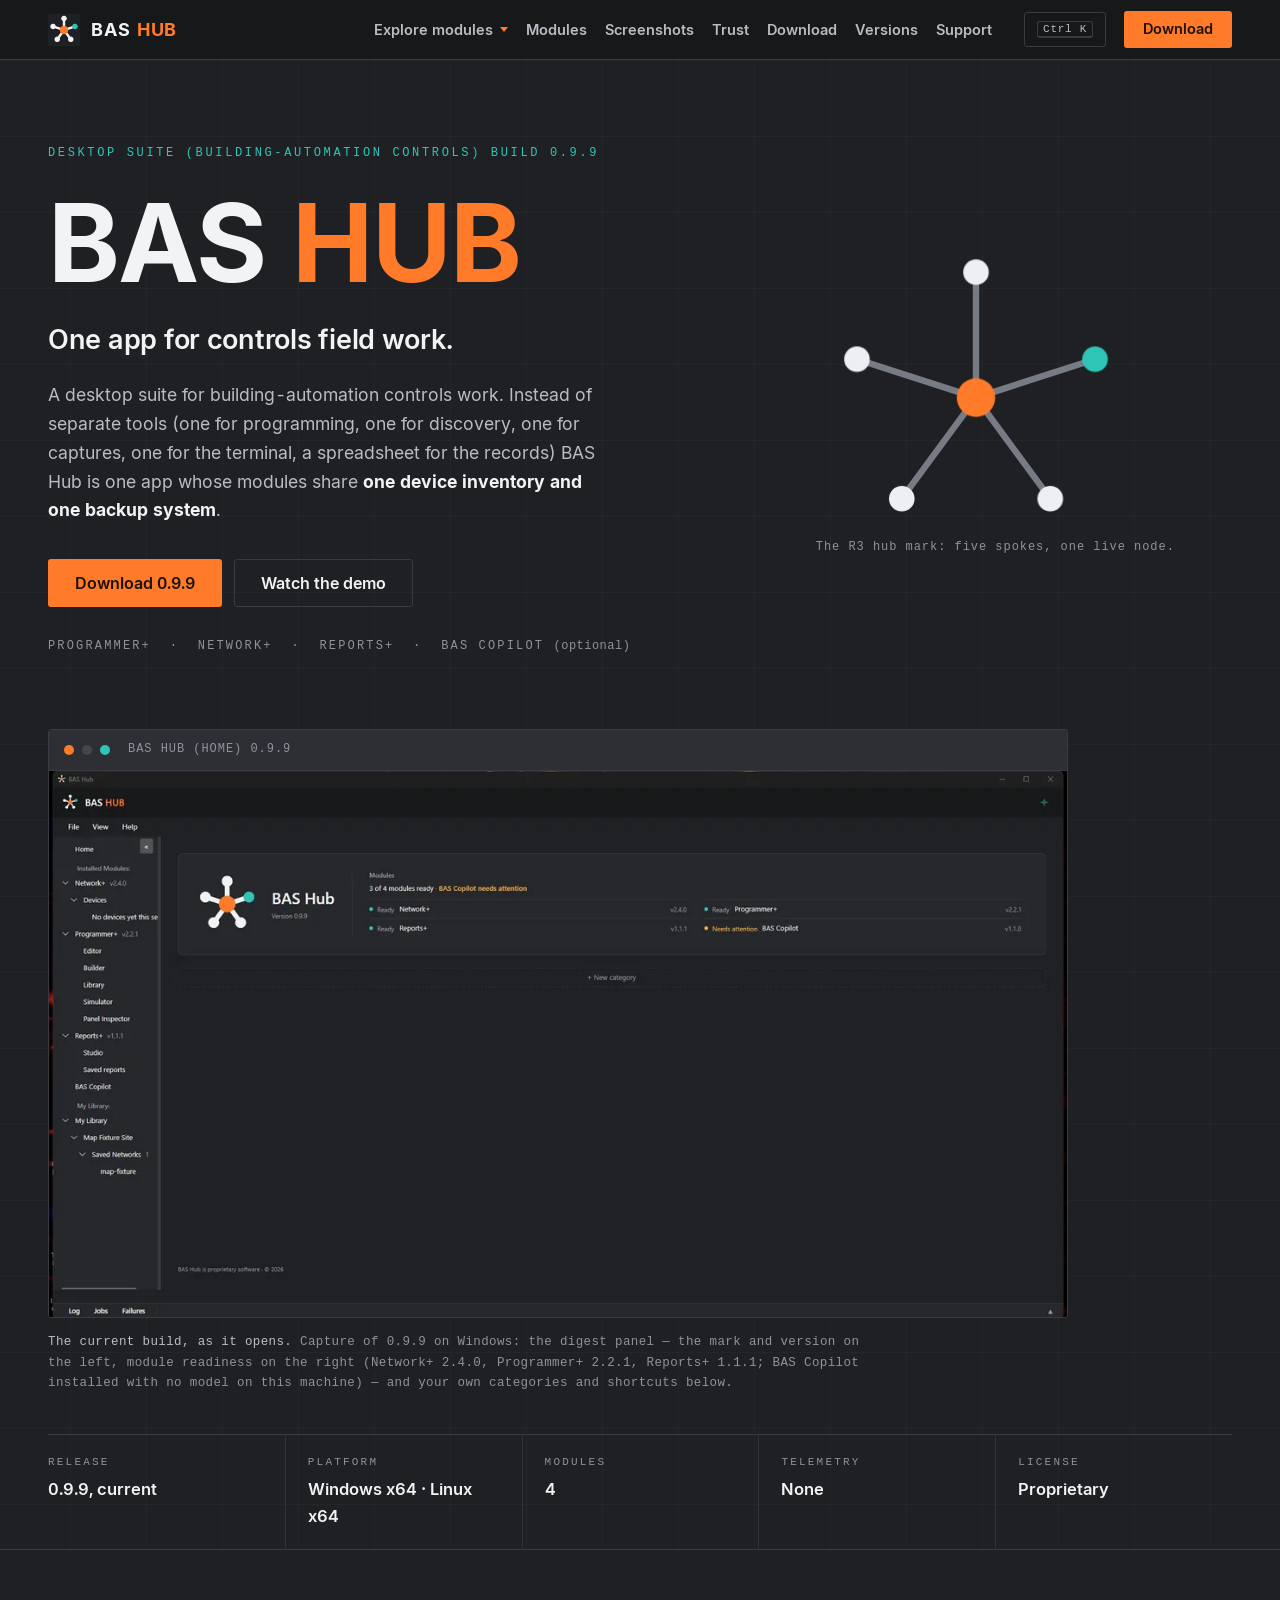
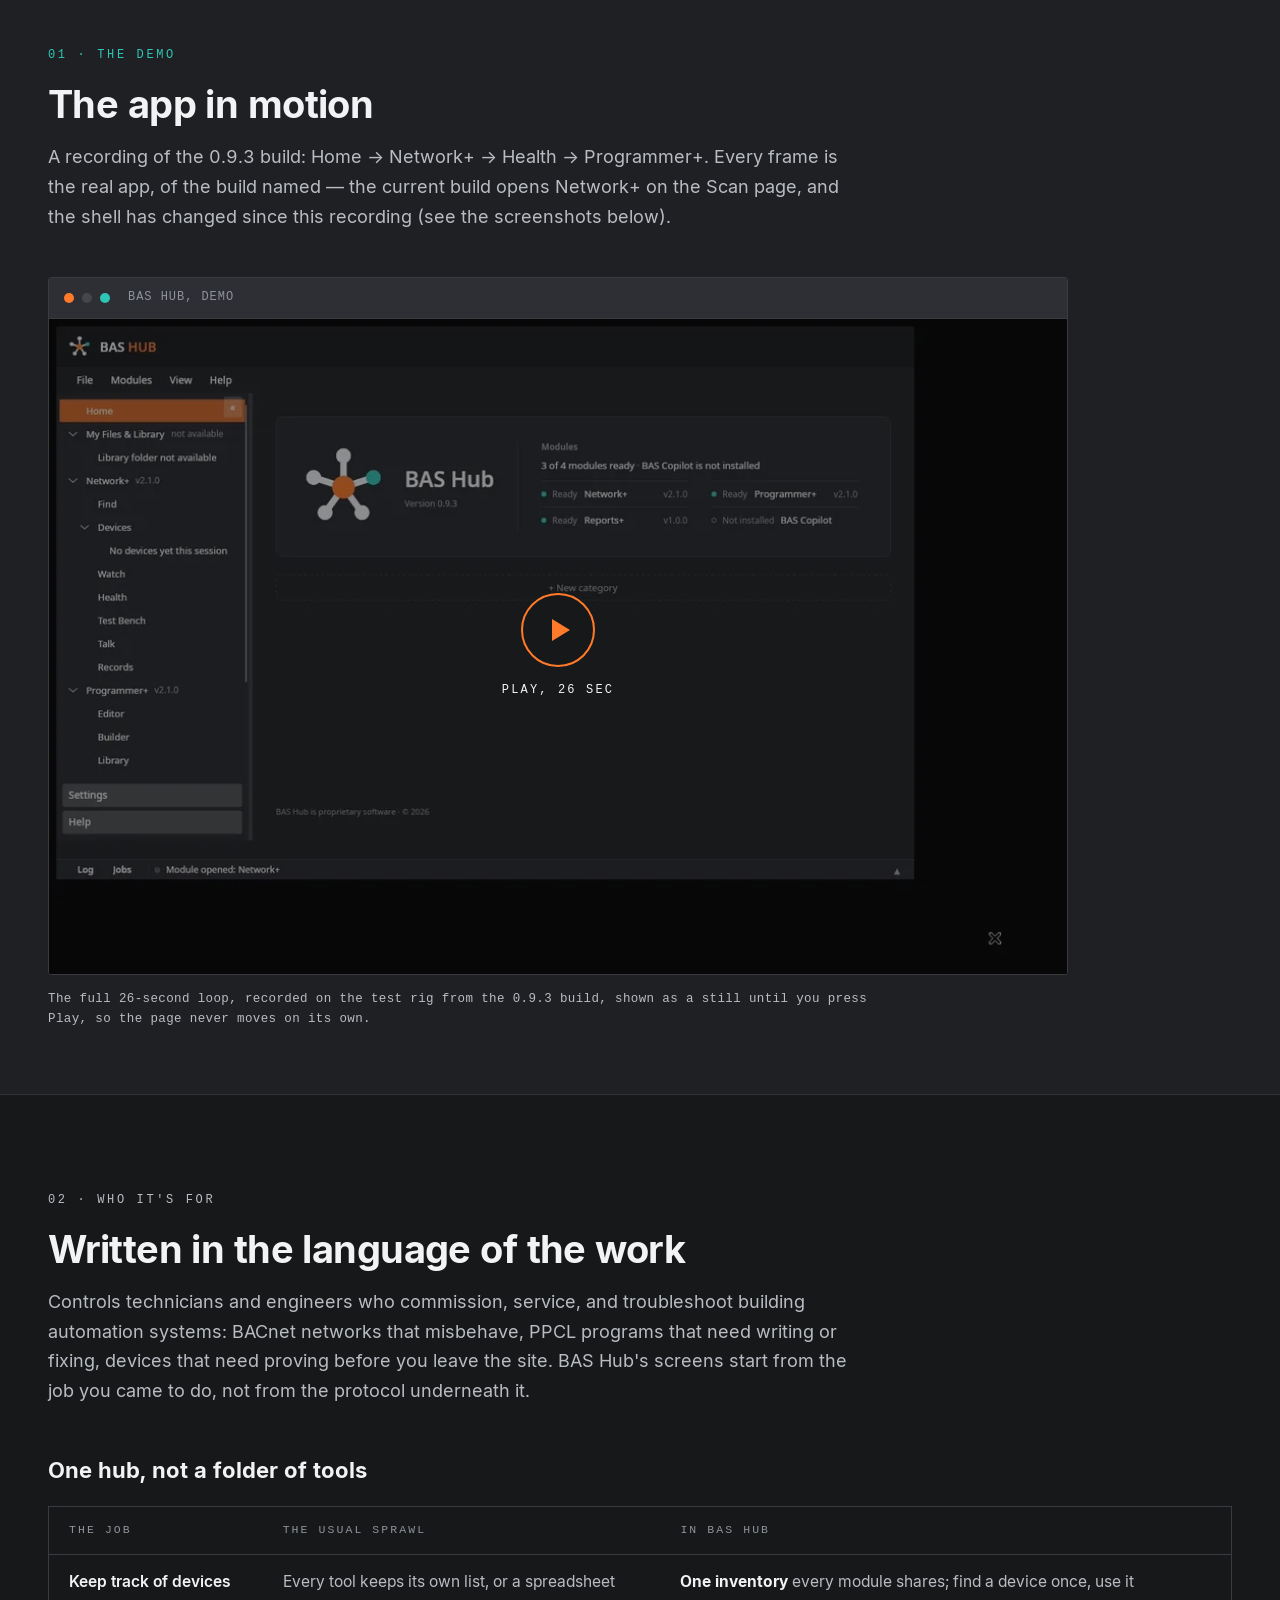
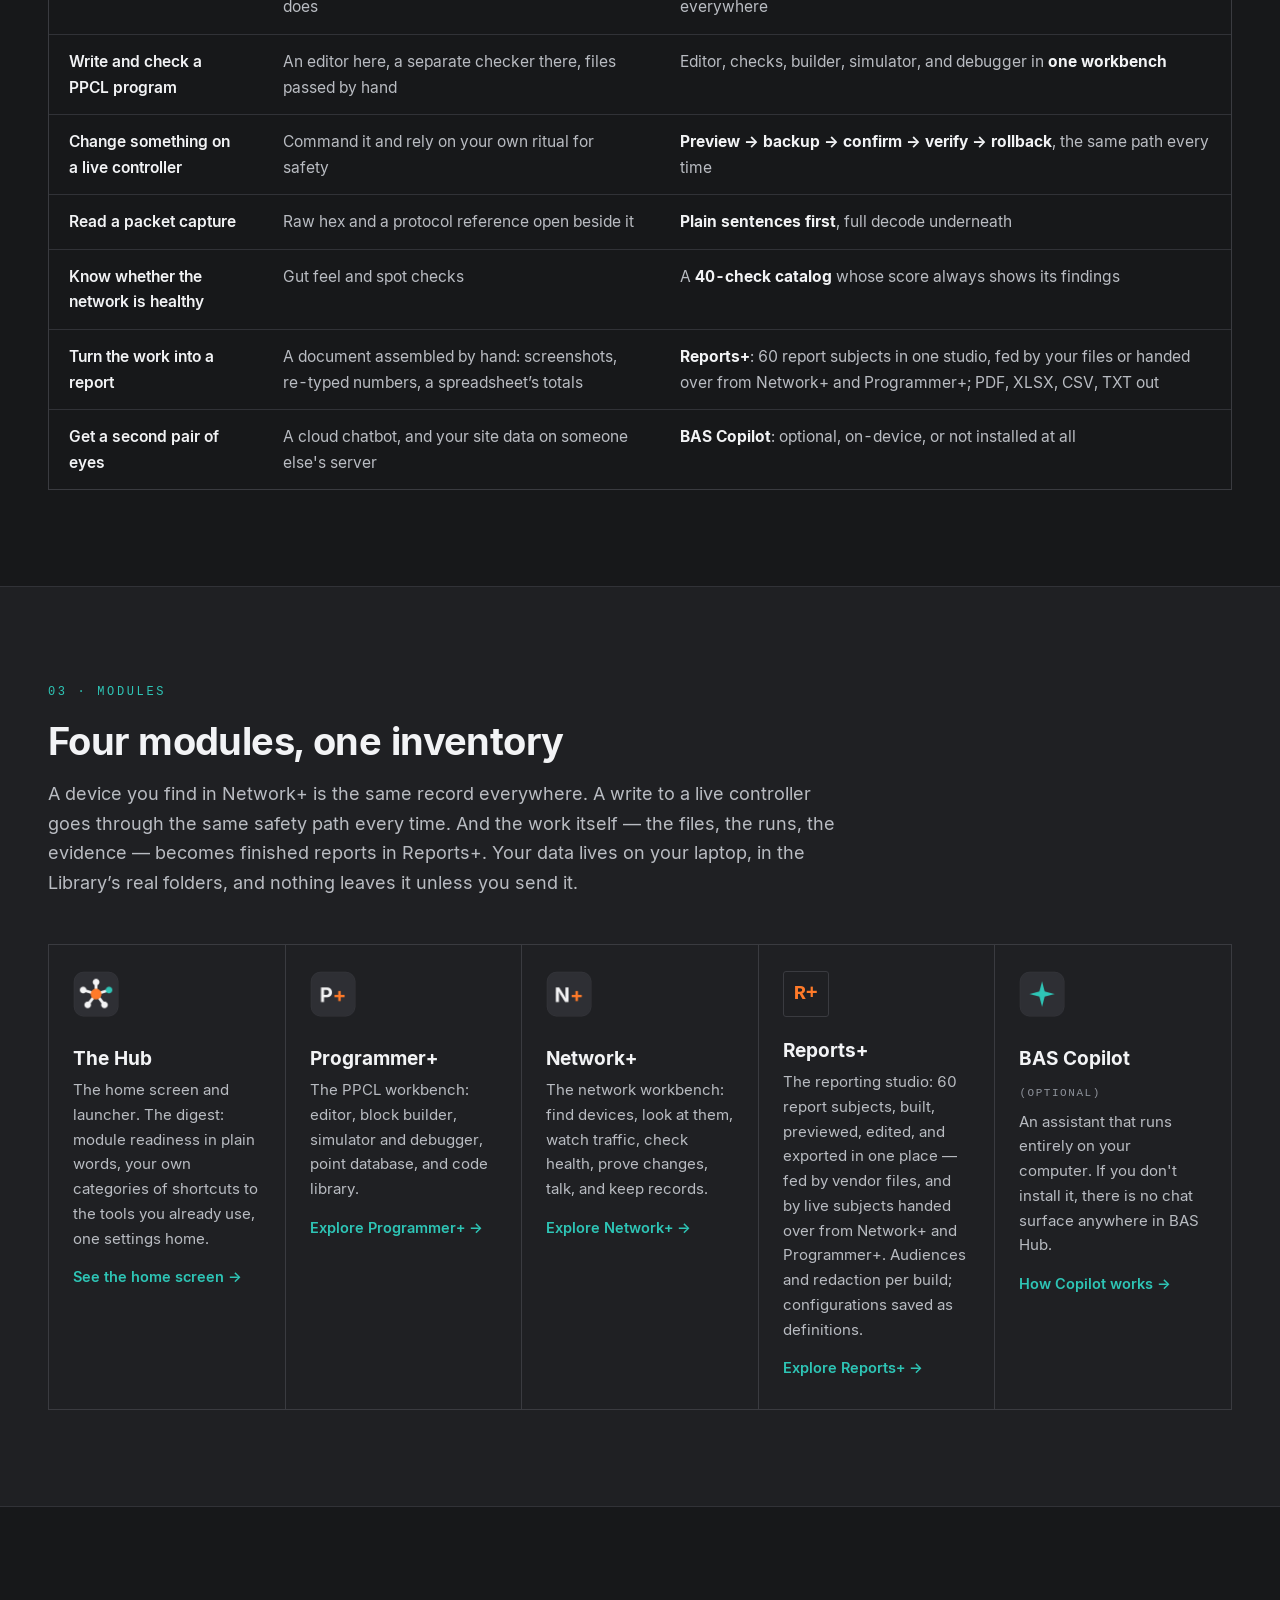
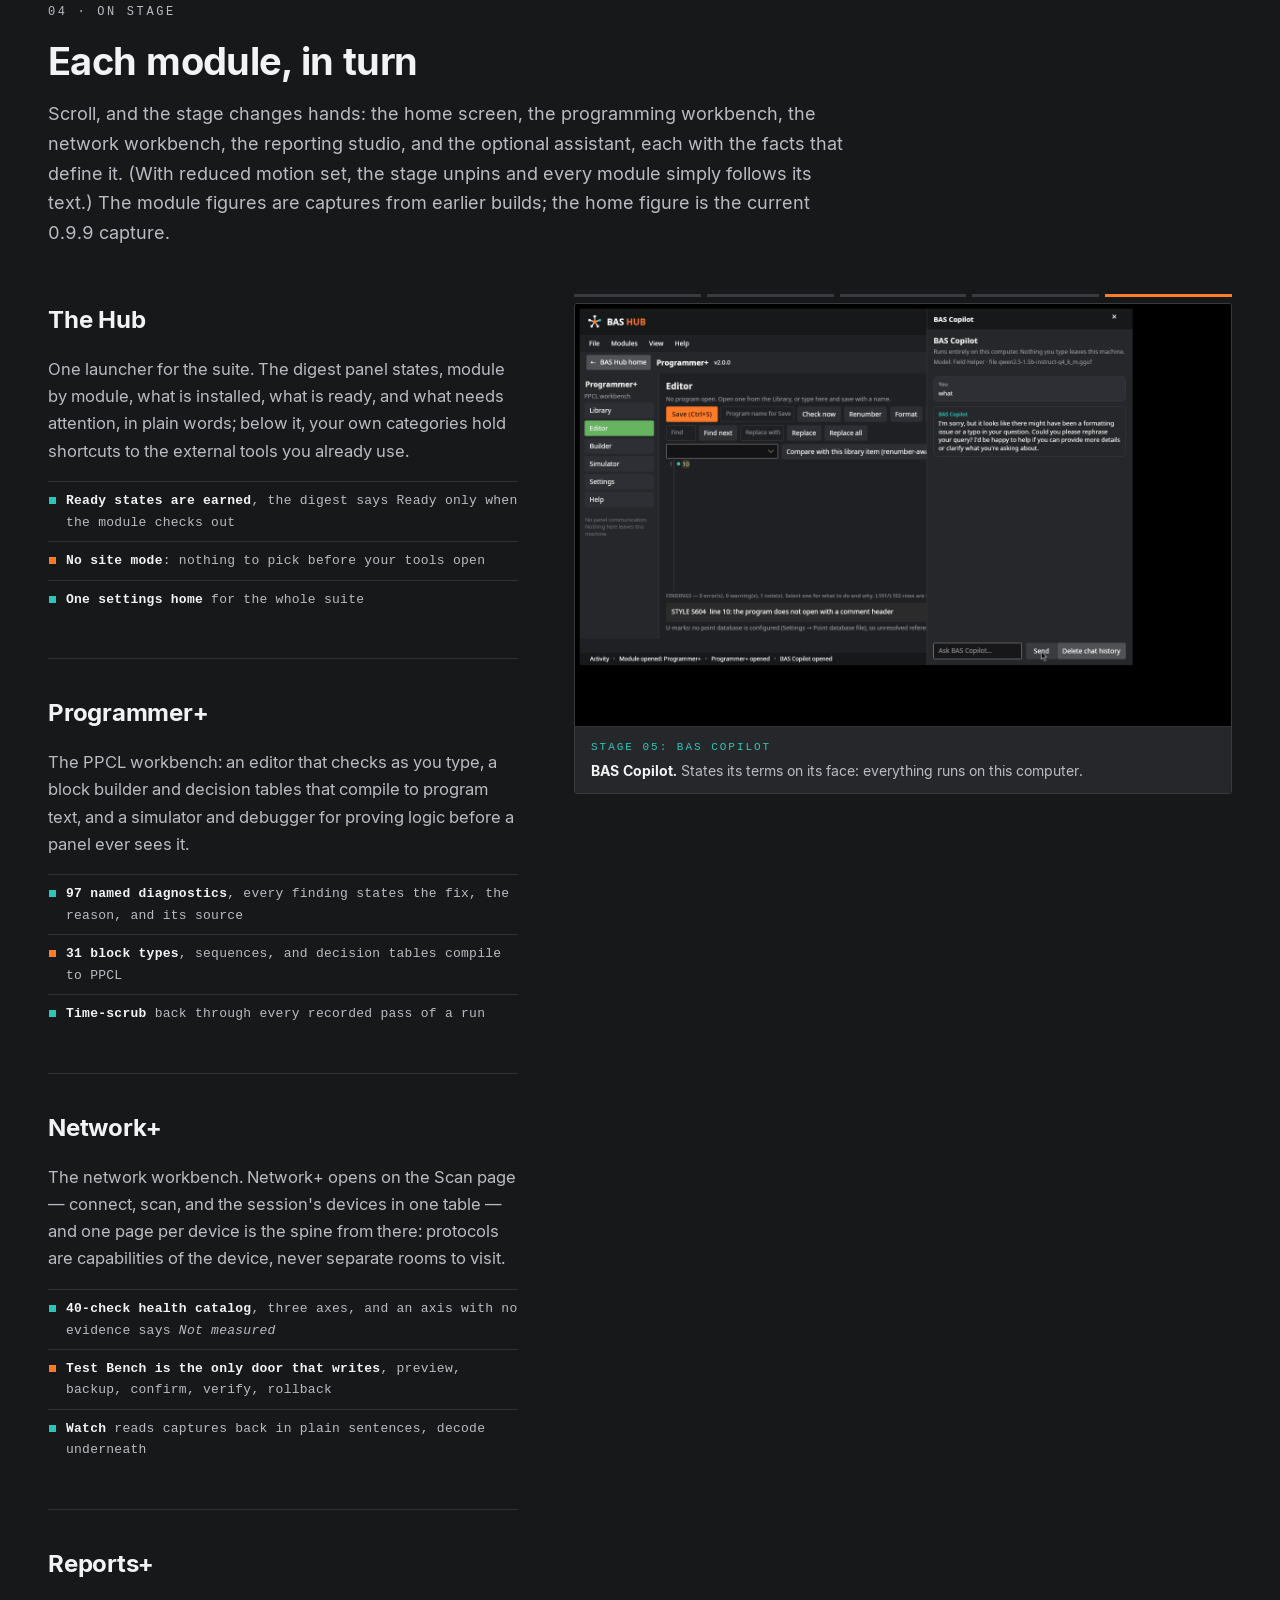
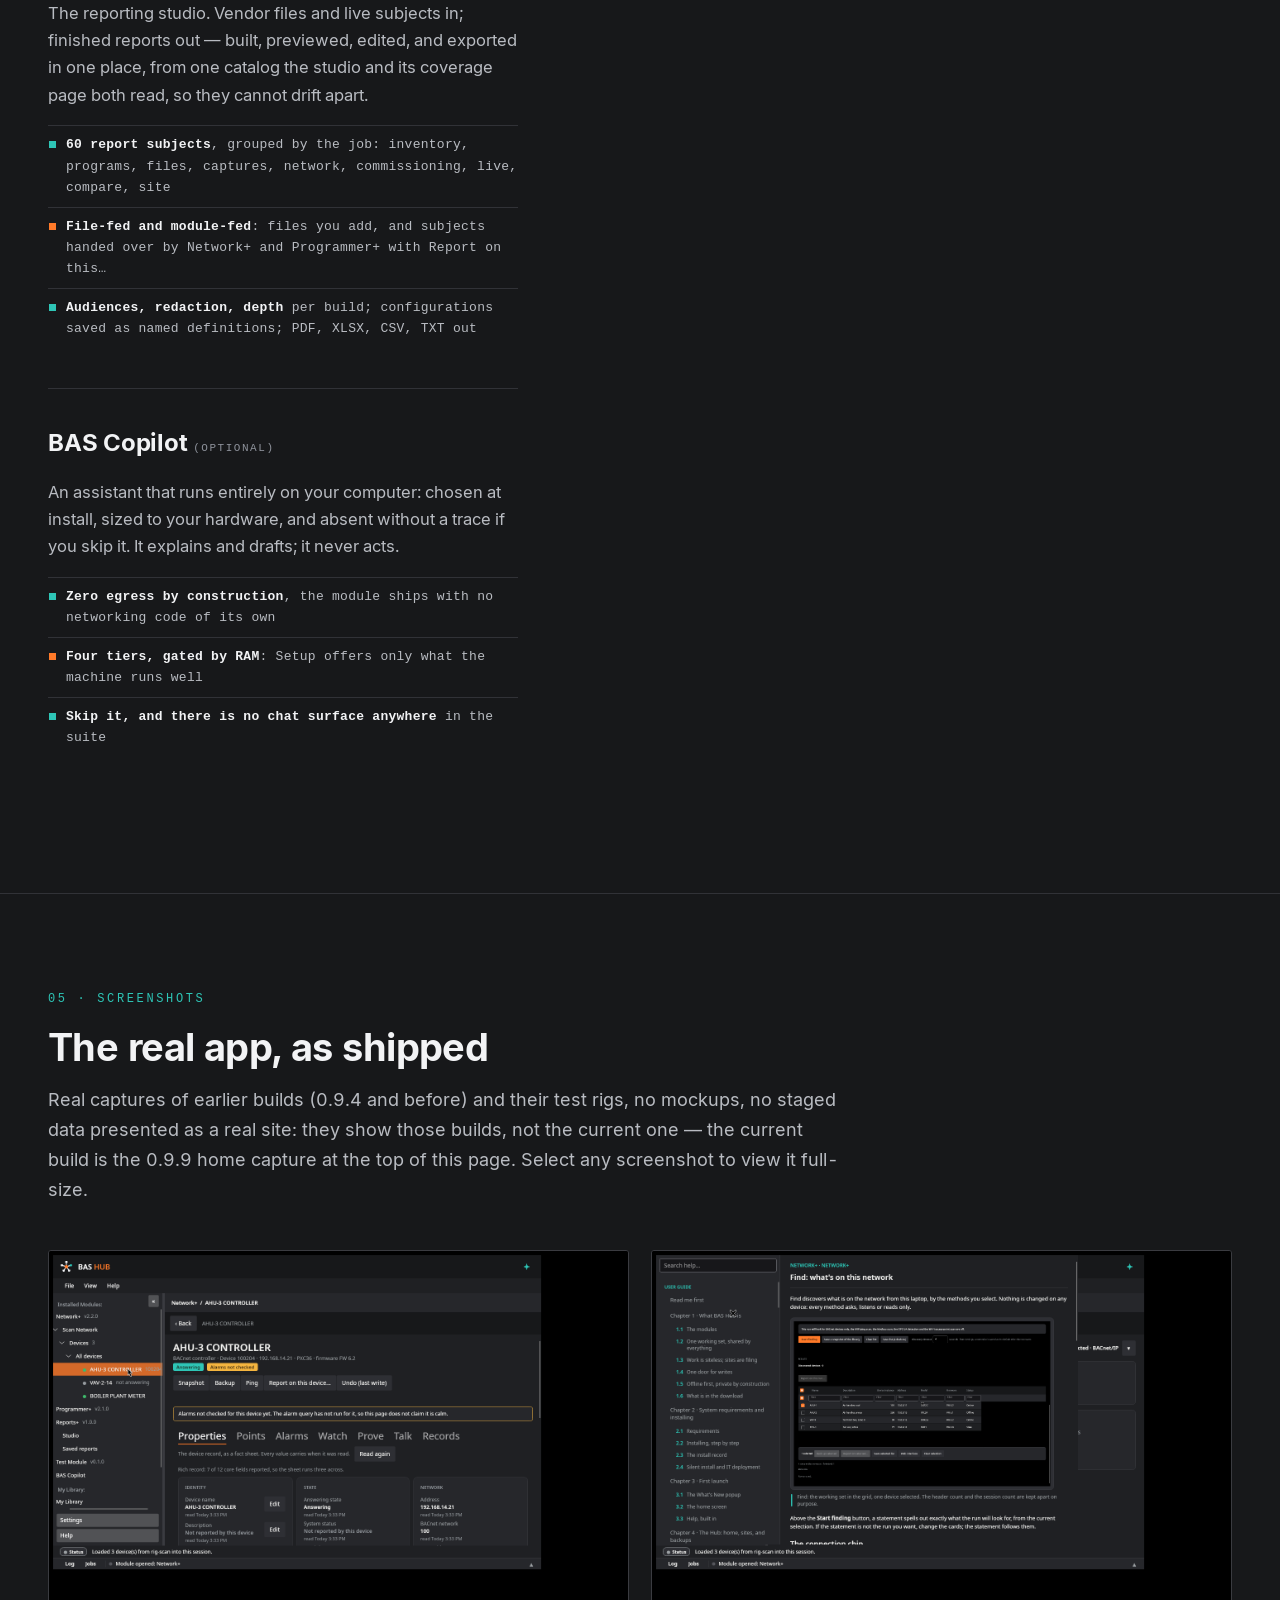
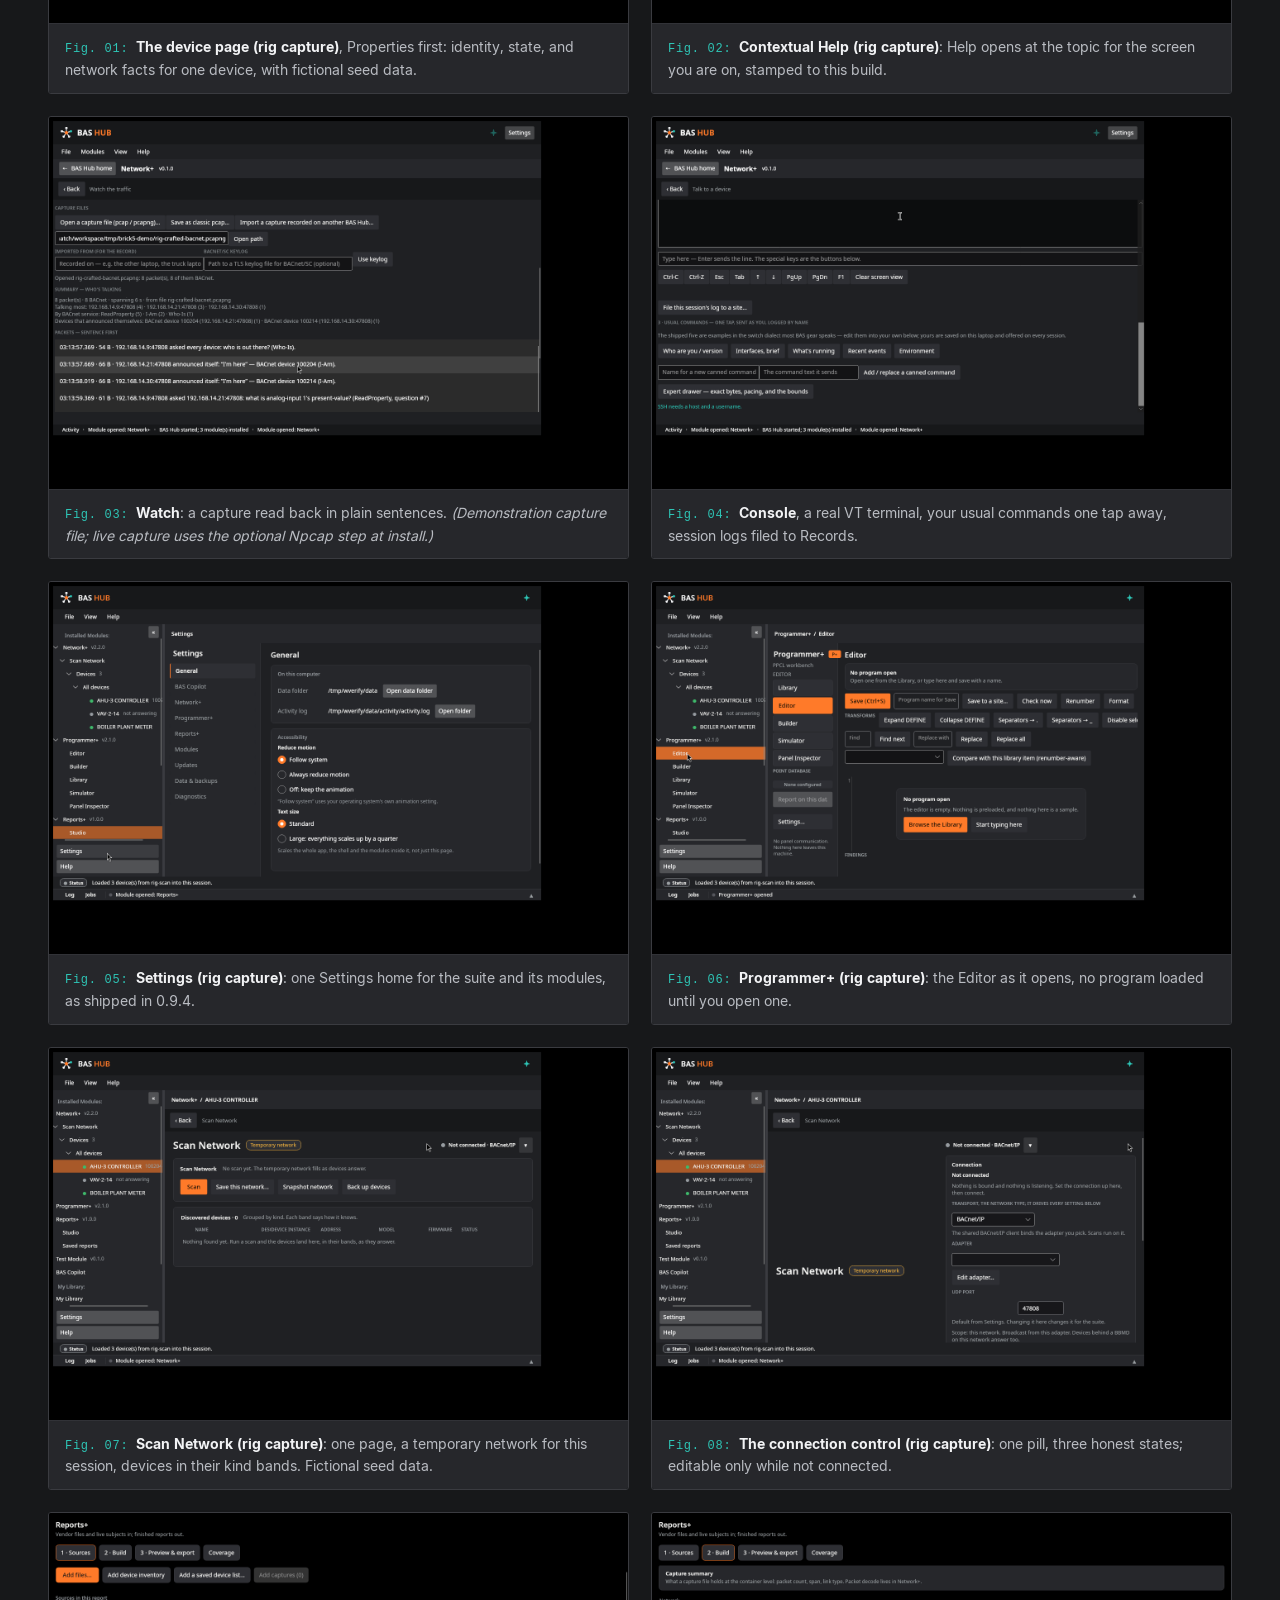
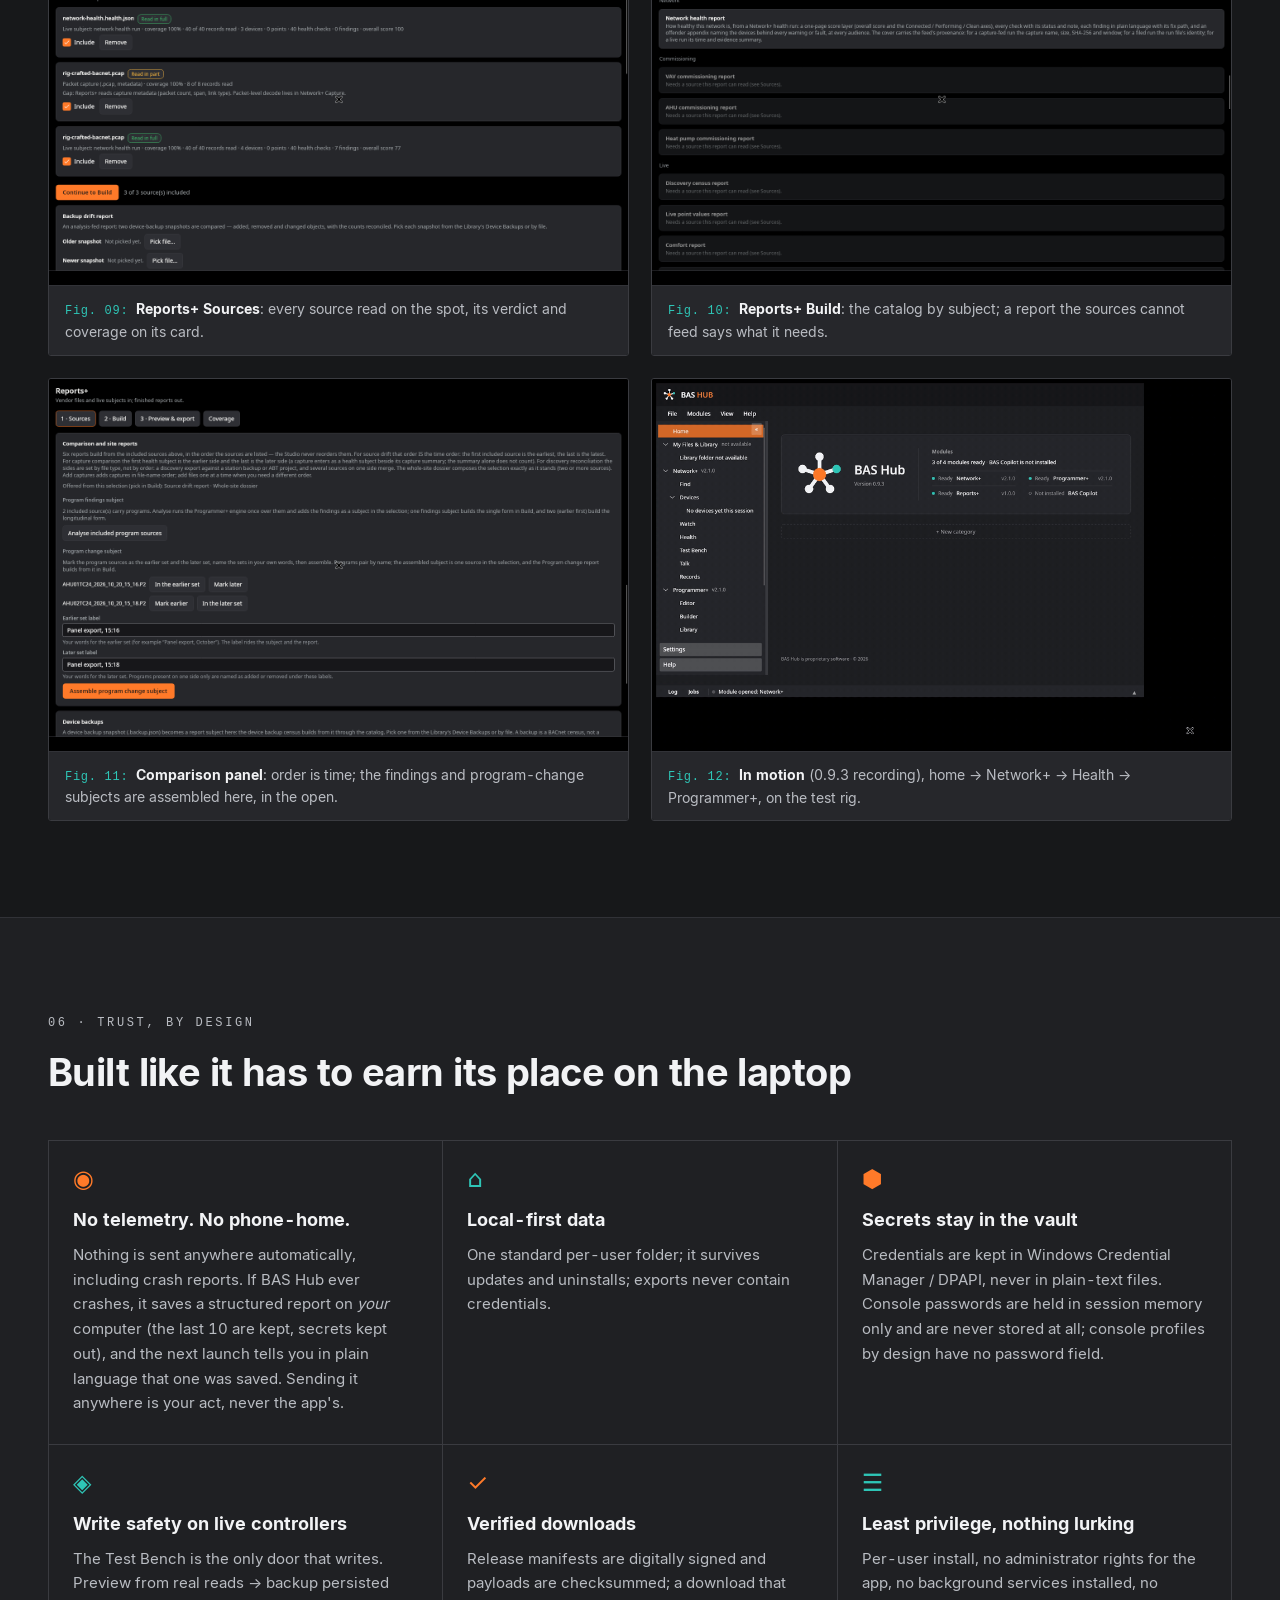
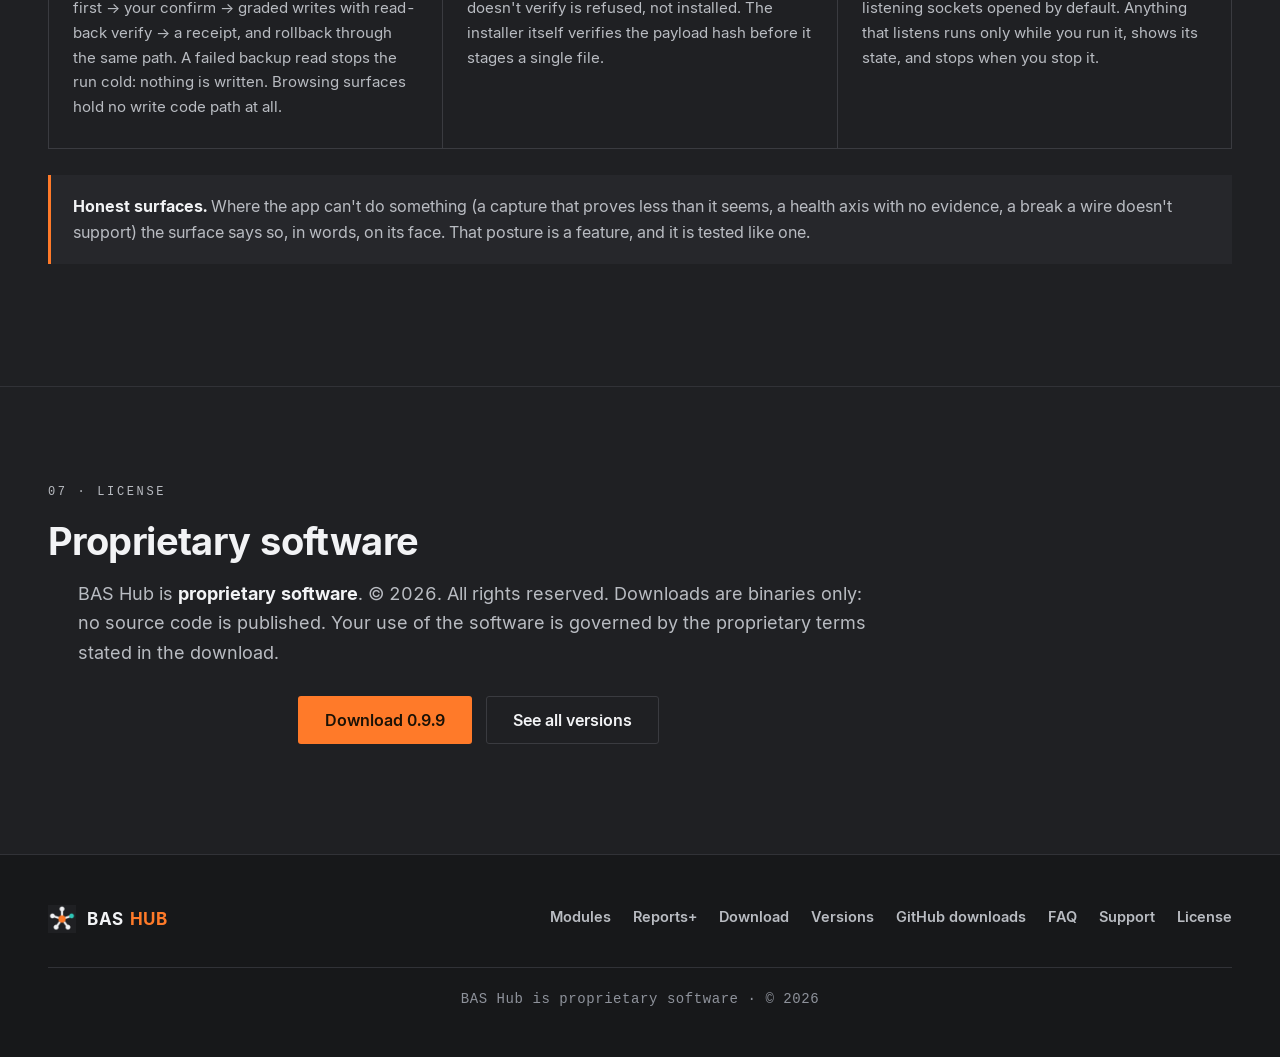
==== index.html @ 83802993 "Website: 0.9.9 correction — stale current-release references swept" ====
<!DOCTYPE html>
<html lang="en">
<head>
<meta charset="utf-8">
<meta name="viewport" content="width=device-width, initial-scale=1">
<title>BAS Hub: One app for controls field work</title>
<meta name="description" content="BAS Hub is a desktop suite for building-automation controls work: Programmer+ for PPCL, Network+ for BACnet networks, Reports+ for reporting, and optional on-device BAS Copilot, one inventory and one backup system.">
<meta property="og:type" content="website">
<meta property="og:site_name" content="BAS Hub">
<meta property="og:title" content="BAS Hub, One app for controls field work">
<meta property="og:description" content="A desktop suite for building-automation controls work: Programmer+ for PPCL, Network+ for BACnet networks, Reports+ for reporting, and optional on-device BAS Copilot, one inventory and one backup system.">
<meta property="og:url" content="https://bas-hub-app.github.io/">
<meta property="og:image" content="https://bas-hub-app.github.io/assets/img/og-card.png">
<meta property="og:image:width" content="1200">
<meta property="og:image:height" content="630">
<meta property="og:image:alt" content="BAS Hub, one app for controls field work: Programmer+, Network+, Reports+, BAS Copilot">
<meta name="twitter:card" content="summary_large_image">
<meta name="twitter:title" content="BAS Hub, One app for controls field work">
<meta name="twitter:description" content="A desktop suite for building-automation controls work: Programmer+ for PPCL, Network+ for BACnet networks, Reports+ for reporting, and optional on-device BAS Copilot, one inventory and one backup system.">
<meta name="twitter:image" content="https://bas-hub-app.github.io/assets/img/og-card.png">
<link rel="icon" href="favicon.ico" sizes="any">
<link rel="icon" type="image/png" sizes="32x32" href="assets/img/favicon-32.png">
<link rel="apple-touch-icon" href="assets/img/apple-touch-icon.png">
<link rel="manifest" href="site.webmanifest">
<meta name="theme-color" content="#17181A">
<script type="application/ld+json">
{
  "@context": "https://schema.org",
  "@type": "SoftwareApplication",
  "name": "BAS Hub",
  "url": "https://bas-hub-app.github.io/",
  "description": "A desktop suite for building-automation controls work: Programmer+ for PPCL, Network+ for BACnet networks, Reports+ for reporting, and optional on-device BAS Copilot: one inventory and one backup system.",
  "applicationCategory": "BusinessApplication",
  "operatingSystem": "Windows 10, Windows 11, Linux"
}
</script>
<link rel="stylesheet" href="assets/css/site.css">
<script>
/* Restructure shim (2026-10-24): single-page anchors that external links
   may still carry now live on their own pages; land each visitor on the
   page that holds the section. Anchors that remain on this page are
   untouched. */
(function () {
  var moved = {
    "home": "modules.html#home", "programmer": "modules.html#programmer",
    "network": "modules.html#network", "tour": "modules.html#tour",
    "copilot": "modules.html#copilot", "help": "modules.html#help",
    "reports": "modules.html#reports",
    "download": "download.html#download", "pccheck": "download.html#pccheck",
    "updates": "download.html#updates",
    "faq": "support.html#faq", "support": "support.html#support",
    "support-bug": "support.html#support-bug",
    "support-feedback": "support.html#support-feedback"
  };
  var h = window.location.hash.replace(/^#/, "");
  if (moved[h]) window.location.replace(moved[h]);
})();
</script>
<link rel="preload" as="image" type="image/webp" href="assets/img/home.webp">
</head>
<body>
<a class="skip-link" href="#main">Skip to content</a>

<header class="site-header">
  <div class="wrap">
    <a class="brand" href="index.html" aria-label="BAS Hub: home">
      <img src="assets/img/hub-icon.png" alt="" width="34" height="34">
      <span class="wordmark">BAS <em>HUB</em></span>
    </a>
    <button class="nav-toggle" type="button" aria-expanded="false" aria-controls="main-nav" aria-label="Toggle navigation">☰</button>
    <nav class="main-nav" id="main-nav" aria-label="Main">
      <div class="nav-group" data-nav-group>
        <button class="nav-group-btn" type="button" aria-expanded="false" aria-controls="modules-menu" data-nav-group-btn>Explore modules <span class="caret" aria-hidden="true"></span></button>
        <span class="nav-group-label" aria-hidden="true">Explore modules</span>
        <div class="nav-dropdown" id="modules-menu" data-nav-dropdown>
          <a href="modules.html#home"><span class="nd-name">The Hub</span><span class="nd-spec">Home screen and launcher</span></a>
          <a href="modules.html#programmer"><span class="nd-name">Programmer+</span><span class="nd-spec">PPCL workbench (editor, builder, simulator</span></a>
          <a href="modules.html#network"><span class="nd-name">Network+</span><span class="nd-spec">Network workbench) find, watch, health, prove</span></a>
          <a href="modules.html#reports"><span class="nd-name">Reports+</span><span class="nd-spec">The reporting studio: files and live subjects in, reports out</span></a>
          <a href="modules.html#copilot"><span class="nd-name">BAS Copilot</span><span class="nd-spec">Optional assistant: runs on this computer</span></a>
          <a class="nd-all" href="#stage"><span class="nd-name">All modules, on stage</span><span class="nd-arrow" aria-hidden="true">→</span></a>
        </div>
      </div>
      <a href="modules.html">Modules</a>
      <a href="#screenshots">Screenshots</a>
      <a href="#trust">Trust</a>
      <a href="download.html">Download</a>
      <a href="releases.html">Versions</a>
      <a href="support.html">Support</a>
    </nav>
    <button class="palette-btn" type="button" data-palette-open aria-label="Open the site navigator (Control K)"><span class="pb-label">Site index</span><kbd>Ctrl K</kbd></button>
    <a class="btn btn-primary btn-sm header-cta" data-dl href="download.html#download">Download</a>
  </div>
</header>

<main id="main">
<!-- ================= HERO ================= -->
<section class="hero" aria-labelledby="hero-title">
  <div class="wrap hero-grid">
    <div class="hero-copy">
      <p class="hero-eyebrow">Desktop suite (building-automation controls) Build 0.9.9</p>
      <h1 id="hero-title">BAS <em>HUB</em></h1>
      <p class="tagline">One app for controls field work.</p>
      <p class="positioning">A desktop suite for building-automation controls work. Instead of separate tools (one for programming, one for discovery, one for captures, one for the terminal, a spreadsheet for the records) BAS Hub is one app whose modules share <strong>one device inventory and one backup system</strong>.</p>
      <div class="cta-row">
        <a class="btn btn-primary" data-dl href="download.html#download">Download 0.9.9</a>
        <a class="btn btn-ghost" href="#demo">Watch the demo</a>
      </div>
      <p class="hero-modules">Programmer+ &nbsp;&middot;&nbsp; Network+ &nbsp;&middot;&nbsp; Reports+ &nbsp;&middot;&nbsp; BAS Copilot <span>(optional)</span></p>
    </div>
    <figure class="hero-art">
      <svg class="hub-assembly" viewBox="35 40 250 222" role="img" aria-label="The BAS Hub R3 mark: a five-spoke hub with an orange centre and one teal live node, assembling spoke by spoke">
        <line class="spoke s1" x1="160" y1="160" x2="160" y2="62"/>
        <line class="spoke s2" x1="160" y1="160" x2="253" y2="130"/>
        <line class="spoke s3" x1="160" y1="160" x2="218" y2="239"/>
        <line class="spoke s4" x1="160" y1="160" x2="102" y2="239"/>
        <line class="spoke s5" x1="160" y1="160" x2="67" y2="130"/>
        <circle class="node n1" cx="160" cy="62" r="10"/>
        <circle class="pulse-ring" cx="253" cy="130" r="10"/>
        <circle class="node n2 live" cx="253" cy="130" r="10"/>
        <circle class="node n3" cx="218" cy="239" r="10"/>
        <circle class="node n4" cx="102" cy="239" r="10"/>
        <circle class="node n5" cx="67" cy="130" r="10"/>
        <circle class="hub-centre" cx="160" cy="160" r="15"/>
      </svg>
      <figcaption>The R3 hub mark: five spokes, one live node.</figcaption>
    </figure>
  </div>
  <div class="wrap">
    <div class="hero-stage">
      <div class="app-window">
        <div class="chrome" aria-hidden="true"><i></i><i></i><i></i><span>BAS HUB (HOME) 0.9.9</span></div>
        <picture>
          <source srcset="assets/img/home.webp" type="image/webp">
          <img src="assets/img/home.png" alt="Capture of the BAS Hub 0.9.9 home screen on Windows: the digest panel with the BAS Hub mark and Version 0.9.9 beside the module readiness list (Network+ v2.4.0, Programmer+ v2.2.1 and Reports+ v1.1.1 Ready; BAS Copilot needs attention, installed with no model), above the New category button" width="1180" height="633">
        </picture>
      </div>
      <p class="window-note"><em>The current build, as it opens.</em> Capture of 0.9.9 on Windows: the digest panel — the mark and version on the left, module readiness on the right (Network+ 2.4.0, Programmer+ 2.2.1, Reports+ 1.1.1; BAS Copilot installed with no model on this machine) — and your own categories and shortcuts below.</p>
    </div>
  </div>
  <div class="wrap">
    <dl class="spec-strip" aria-label="Product facts">
      <div><dt>Release</dt><dd>0.9.9, current</dd></div>
      <div><dt>Platform</dt><dd>Windows x64 · Linux x64</dd></div>
      <div><dt>Modules</dt><dd>4</dd></div>
      <div><dt>Telemetry</dt><dd>None</dd></div>
      <div><dt>License</dt><dd>Proprietary</dd></div>
    </dl>
  </div>
</section>


<!-- ================= DEMO ================= -->
<section class="section" id="demo" aria-labelledby="demo-title" style="padding-bottom:64px;">
  <div class="wrap">
    <div class="section-head">
      <p class="eyebrow teal">01 &middot; The demo</p>
      <h2 id="demo-title">The app in motion</h2>
      <p class="lead">A recording of the 0.9.3 build: Home → Network+ → Health → Programmer+. Every frame is the real app, of the build named — the current build opens Network+ on the Scan page, and the shell has changed since this recording (see the screenshots below).</p>
    </div>
    <div class="device-frame">
      <div class="chrome" aria-hidden="true"><i></i><i></i><i></i><span>BAS HUB, DEMO</span></div>
      <div class="film" data-film data-gif="assets/img/demo.gif" data-alt="Recording of the 0.9.3 build in use: from the home screen into Network+, the network health workspace, back home, and into the Programmer+ Builder">
        <a class="film-poster" href="assets/img/demo.gif" aria-label="Play the 26-second demo recording of the 0.9.3 build in use">
          <picture>
            <source srcset="assets/img/demo-poster.webp" type="image/webp">
            <img class="poster-img" src="assets/img/demo-poster.png" alt="First frame of the demo: the BAS Hub home screen" width="1000" height="643">
          </picture>
          <span class="film-play" aria-hidden="true"><span class="disc"></span><span>Play, 26 sec</span></span>
        </a>
      </div>
    </div>
    <p class="figure-note"><em>The full 26-second loop, recorded on the test rig from the 0.9.3 build, shown as a still until you press Play, so the page never moves on its own.</em></p>
  </div>
</section>


<!-- ================= WHO / COMPARISON ================= -->
<section class="section alt" aria-labelledby="who-title">
  <div class="wrap">
    <div class="section-head">
      <p class="eyebrow">02 &middot; Who it's for</p>
      <h2 id="who-title">Written in the language of the work</h2>
      <p class="lead">Controls technicians and engineers who commission, service, and troubleshoot building automation systems: BACnet networks that misbehave, PPCL programs that need writing or fixing, devices that need proving before you leave the site. BAS Hub's screens start from the job you came to do, not from the protocol underneath it.</p>
    </div>
    <h3 style="font-size:22px;margin:0 0 18px;">One hub, not a folder of tools</h3>
    <div class="table-scroll" tabindex="0">
      <table class="data compare">
        <thead>
          <tr><th scope="col">The job</th><th scope="col">The usual sprawl</th><th scope="col">In BAS Hub</th></tr>
        </thead>
        <tbody>
          <tr><td>Keep track of devices</td><td>Every tool keeps its own list, or a spreadsheet does</td><td><strong>One inventory</strong> every module shares; find a device once, use it everywhere</td></tr>
          <tr><td>Write and check a PPCL program</td><td>An editor here, a separate checker there, files passed by hand</td><td>Editor, checks, builder, simulator, and debugger in <strong>one workbench</strong></td></tr>
          <tr><td>Change something on a live controller</td><td>Command it and rely on your own ritual for safety</td><td><strong>Preview → backup → confirm → verify → rollback</strong>, the same path every time</td></tr>
          <tr><td>Read a packet capture</td><td>Raw hex and a protocol reference open beside it</td><td><strong>Plain sentences first</strong>, full decode underneath</td></tr>
          <tr><td>Know whether the network is healthy</td><td>Gut feel and spot checks</td><td>A <strong>40-check catalog</strong> whose score always shows its findings</td></tr>
          <tr><td>Turn the work into a report</td><td>A document assembled by hand: screenshots, re-typed numbers, a spreadsheet&rsquo;s totals</td><td><strong>Reports+</strong>: 60 report subjects in one studio, fed by your files or handed over from Network+ and Programmer+; PDF, XLSX, CSV, TXT out</td></tr>
          <tr><td>Get a second pair of eyes</td><td>A cloud chatbot, and your site data on someone else's server</td><td><strong>BAS Copilot</strong>: optional, on-device, or not installed at all</td></tr>
        </tbody>
      </table>
    </div>
  </div>
</section>


<!-- ================= MODULES ================= -->
<section class="section" id="modules" aria-labelledby="modules-title">
  <div class="wrap">
    <div class="section-head">
      <p class="eyebrow teal">03 &middot; Modules</p>
      <h2 id="modules-title">Four modules, one inventory</h2>
      <p class="lead">A device you find in Network+ is the same record everywhere. A write to a live controller goes through the same safety path every time. And the work itself — the files, the runs, the evidence — becomes finished reports in Reports+. Your data lives on your laptop, in the Library&rsquo;s real folders, and nothing leaves it unless you send it.</p>
    </div>
    <div class="module-grid">
      <article class="module-card">
        <img src="assets/img/icon-hub.png" alt="Hub icon" width="62" height="62">
        <h3>The Hub</h3>
        <p>The home screen and launcher. The digest: module readiness in plain words, your own categories of shortcuts to the tools you already use, one settings home.</p>
        <a class="more" href="modules.html#home">See the home screen →</a>
      </article>
      <article class="module-card">
        <img src="assets/img/icon-programmer.png" alt="Programmer+ icon" width="62" height="62">
        <h3>Programmer+</h3>
        <p>The PPCL workbench: editor, block builder, simulator and debugger, point database, and code library.</p>
        <a class="more" href="modules.html#programmer">Explore Programmer+ →</a>
      </article>
      <article class="module-card">
        <img src="assets/img/icon-network.png" alt="Network+ icon" width="62" height="62">
        <h3>Network+</h3>
        <p>The network workbench: find devices, look at them, watch traffic, check health, prove changes, talk, and keep records.</p>
        <a class="more" href="modules.html#network">Explore Network+ →</a>
      </article>
      <article class="module-card">
        <span class="text-mark" aria-hidden="true">R+</span>
        <h3>Reports+</h3>
        <p>The reporting studio: 60 report subjects, built, previewed, edited, and exported in one place — fed by vendor files, and by live subjects handed over from Network+ and Programmer+. Audiences and redaction per build; configurations saved as definitions.</p>
        <a class="more" href="modules.html#reports">Explore Reports+ &rarr;</a>
      </article>
      <article class="module-card">
        <img src="assets/img/icon-copilot.png" alt="BAS Copilot icon" width="62" height="62">
        <h3>BAS Copilot <span class="opt">(optional)</span></h3>
        <p>An assistant that runs entirely on your computer. If you don't install it, there is no chat surface anywhere in BAS Hub.</p>
        <a class="more" href="modules.html#copilot">How Copilot works →</a>
      </article>
    </div>
  </div>
</section>


<!-- ================= ON STAGE (pinned showcase) ================= -->
<section class="section alt" id="stage" aria-labelledby="stage-title">
  <div class="wrap">
    <div class="section-head">
      <p class="eyebrow">04 &middot; On stage</p>
      <h2 id="stage-title">Each module, in turn</h2>
      <p class="lead">Scroll, and the stage changes hands: the home screen, the programming workbench, the network workbench, the reporting studio, and the optional assistant, each with the facts that define it. (With reduced motion set, the stage unpins and every module simply follows its text.) The module figures are captures from earlier builds; the home figure is the current 0.9.9 capture.</p>
    </div>
    <div class="stage" data-stage>
      <div class="stage-steps">
        <article class="stage-step" data-stage-step data-img="assets/img/home.png" data-eyebrow="Stage 01: The Hub" data-cap="<b>The home screen.</b> The digest panel: mark and version at the left, module readiness at the right; your categories and shortcuts below.">
          <h3>The Hub</h3>
          <p>One launcher for the suite. The digest panel states, module by module, what is installed, what is ready, and what needs attention, in plain words; below it, your own categories hold shortcuts to the external tools you already use.</p>
          <ul class="specs">
            <li><b>Ready states are earned</b>, the digest says Ready only when the module checks out</li>
            <li class="o"><b>No site mode</b>: nothing to pick before your tools open</li>
            <li><b>One settings home</b> for the whole suite</li>
          </ul>
          <figure class="step-fig plain-frame"><img width="1180" height="760" src="assets/img/home.png" alt="The BAS Hub home screen: the digest panel with the BAS Hub mark and version beside the module readiness list (Network+, Reports+ and Programmer+ Ready, BAS Copilot not installed), above a New category button" loading="lazy"><span class="cap"><b>The home screen</b>, the digest: readiness at the right; your categories below.</span></figure>
        </article>
        <article class="stage-step" data-stage-step data-img="assets/img/editor.png" data-eyebrow="Stage 02: Programmer+" data-cap="<b>The PPCL editor.</b> Checks run as you type; the findings panel says what to do and why.">
          <h3>Programmer+</h3>
          <p>The PPCL workbench: an editor that checks as you type, a block builder and decision tables that compile to program text, and a simulator and debugger for proving logic before a panel ever sees it.</p>
          <ul class="specs">
            <li><b>97 named diagnostics</b>, every finding states the fix, the reason, and its source</li>
            <li class="o"><b>31 block types</b>, sequences, and decision tables compile to PPCL</li>
            <li><b>Time-scrub</b> back through every recorded pass of a run</li>
          </ul>
          <figure class="step-fig plain-frame"><img width="1400" height="900" src="assets/img/editor.png" alt="The Programmer+ editor checking a program as it is typed, with the findings panel below the code" loading="lazy"><span class="cap"><b>The PPCL editor</b>: checks as you type.</span></figure>
        </article>
        <article class="stage-step" data-stage-step data-img="assets/img/device-page.png" data-eyebrow="Stage 03: Network+" data-cap="<b>The device page.</b> One device, one page; every job for it starts from the same record.">
          <h3>Network+</h3>
          <p>The network workbench. Network+ opens on the Scan page — connect, scan, and the session's devices in one table — and one page per device is the spine from there: protocols are capabilities of the device, never separate rooms to visit.</p>
          <ul class="specs">
            <li><b>40-check health catalog</b>, three axes, and an axis with no evidence says <i>Not measured</i></li>
            <li class="o"><b>Test Bench is the only door that writes</b>, preview, backup, confirm, verify, rollback</li>
            <li><b>Watch</b> reads captures back in plain sentences, decode underneath</li>
          </ul>
          <figure class="step-fig plain-frame"><img width="1400" height="900" src="assets/img/device-page.png" alt="A Network+ device page for a BACnet controller: state and health cards, then the cards for every job on that device" loading="lazy"><span class="cap"><b>The device page</b>, one device, one page.</span></figure>
        </article>
        <article class="stage-step" data-stage-step data-img="assets/img/reportsplus-studio-build.png" data-eyebrow="Stage 04: Reports+" data-cap="<b>Reports+ Build.</b> The catalog by subject; a report the sources cannot feed states the source it needs.">
          <h3>Reports+</h3>
          <p>The reporting studio. Vendor files and live subjects in; finished reports out — built, previewed, edited, and exported in one place, from one catalog the studio and its coverage page both read, so they cannot drift apart.</p>
          <ul class="specs">
            <li><b>60 report subjects</b>, grouped by the job: inventory, programs, files, captures, network, commissioning, live, compare, site</li>
            <li class="o"><b>File-fed and module-fed</b>: files you add, and subjects handed over by Network+ and Programmer+ with Report on this&hellip;</li>
            <li><b>Audiences, redaction, depth</b> per build; configurations saved as named definitions; PDF, XLSX, CSV, TXT out</li>
          </ul>
          <figure class="step-fig plain-frame"><img width="1400" height="900" src="assets/img/reportsplus-studio-build.png" alt="The Reports+ studio at the Build stage: report cards grouped by subject, each stating what it answers and the source it needs" loading="lazy"><span class="cap"><b>Reports+ Build</b>: the catalog, by subject.</span></figure>
        </article>
        <article class="stage-step" data-stage-step data-img="assets/img/copilot.png" data-eyebrow="Stage 05: BAS Copilot" data-cap="<b>BAS Copilot.</b> States its terms on its face: everything runs on this computer.">
          <h3>BAS Copilot <span class="opt">(optional)</span></h3>
          <p>An assistant that runs entirely on your computer: chosen at install, sized to your hardware, and absent without a trace if you skip it. It explains and drafts; it never acts.</p>
          <ul class="specs">
            <li><b>Zero egress by construction</b>, the module ships with no networking code of its own</li>
            <li class="o"><b>Four tiers, gated by RAM</b>: Setup offers only what the machine runs well</li>
            <li><b>Skip it, and there is no chat surface anywhere</b> in the suite</li>
          </ul>
          <figure class="step-fig plain-frame"><img width="1400" height="900" src="assets/img/copilot.png" alt="The BAS Copilot panel open beside the Programmer+ editor, stating that it runs entirely on this computer" loading="lazy"><span class="cap"><b>BAS Copilot</b>: runs on this computer, or not at all.</span></figure>
        </article>
      </div>
      <div class="stage-visual" aria-hidden="true">
        <div class="stage-progress"><i class="on"></i><i></i><i></i><i></i><i></i></div>
        <div class="stage-frame">
          <img width="1180" height="760" data-stage-img src="assets/img/home.png" alt="">
          <div class="stage-cap"><span class="sc-eyebrow" data-stage-eyebrow>Stage 01: The Hub</span><span data-stage-cap><b>The home screen.</b> Built-in Modules pinned at top; your categories and shortcuts below.</span></div>
        </div>
      </div>
    </div>
  </div>
</section>


<!-- ================= GALLERY ================= -->
<section class="section alt" id="screenshots" aria-labelledby="shots-title">
  <div class="wrap">
    <div class="section-head">
      <p class="eyebrow teal">05 &middot; Screenshots</p>
      <h2 id="shots-title">The real app, as shipped</h2>
      <p class="lead">Real captures of earlier builds (0.9.4 and before) and their test rigs, no mockups, no staged data presented as a real site: they show those builds, not the current one — the current build is the 0.9.9 home capture at the top of this page. Select any screenshot to view it full-size.</p>
    </div>
    <div class="gallery">
      <a class="shot-frame" href="assets/img/device-page.png" data-lightbox data-alt="Rig capture of the Network+ device page in 0.9.4, Properties tab: the constant header with device actions, the alarm banner, and the three across fact sheet for a fictional seed controller" data-caption="<b>The device page (rig capture)</b>, Properties first: identity, state, and network facts for one device, with fictional seed data.">
        <img width="1400" height="900" src="assets/img/device-page.png" alt="Rig capture of the Network+ device page in 0.9.4, Properties tab: the constant header with device actions, the alarm banner, and the three across fact sheet for a fictional seed controller" loading="lazy">
        <span class="cap"><b>The device page (rig capture)</b>, Properties first: identity, state, and network facts for one device, with fictional seed data.</span>
      </a>
      <a class="shot-frame" href="assets/img/health.png" data-lightbox data-alt="Rig capture of the Help window opened by Contextual Help in 0.9.4, resolved to the topic for the current screen and stamped Help for BAS Hub 0.9.4" data-caption="<b>Contextual Help (rig capture)</b>: Help opens at the topic for the screen you are on, stamped to this build.">
        <img width="1400" height="900" src="assets/img/health.png" alt="Rig capture of the Help window opened by Contextual Help in 0.9.4, resolved to the topic for the current screen and stamped Help for BAS Hub 0.9.4" loading="lazy">
        <span class="cap"><b>Contextual Help (rig capture)</b>: Help opens at the topic for the screen you are on, stamped to this build.</span>
      </a>
      <a class="shot-frame" href="assets/img/watch.png" data-lightbox data-alt="Network+ Watch reading a capture back as a list of plain-language sentences, one per conversation event" data-caption="Watch, a capture read back in plain sentences. (Demonstration capture file; live capture uses the optional Npcap step at install.)">
        <img width="1400" height="900" src="assets/img/watch.png" alt="Network+ Watch reading a capture back as a list of plain-language sentences, one per conversation event" loading="lazy">
        <span class="cap"><b>Watch</b>: a capture read back in plain sentences. <em>(Demonstration capture file; live capture uses the optional Npcap step at install.)</em></span>
      </a>
      <a class="shot-frame" href="assets/img/console.png" data-lightbox data-alt="The Network+ console in a terminal session, with canned commands and special keys offered beside the terminal" data-caption="Console, a real VT terminal, your usual commands one tap away, session logs filed to Records.">
        <img width="1400" height="900" src="assets/img/console.png" alt="The Network+ console in a terminal session, with canned commands and special keys offered beside the terminal" loading="lazy">
        <span class="cap"><b>Console</b>, a real VT terminal, your usual commands one tap away, session logs filed to Records.</span>
      </a>
      <a class="shot-frame" href="assets/img/settings.png" data-lightbox data-alt="Rig capture of BAS Hub Settings, General page, in 0.9.4, on the test rig profile" data-caption="<b>Settings (rig capture)</b>: one Settings home for the suite and its modules, as shipped in 0.9.4.">
        <img width="1400" height="900" src="assets/img/settings.png" alt="Rig capture of BAS Hub Settings, General page, in 0.9.4, on the test rig profile" loading="lazy">
        <span class="cap"><b>Settings (rig capture)</b>: one Settings home for the suite and its modules, as shipped in 0.9.4.</span>
      </a>
      <a class="shot-frame" href="assets/img/prove-run.png" data-lightbox data-alt="Rig capture of the Programmer+ Editor in 0.9.4, in its honest empty state: no program open, nothing preloaded" data-caption="<b>Programmer+ (rig capture)</b>: the Editor as it opens, no program loaded until you open one.">
        <img width="1400" height="900" src="assets/img/prove-run.png" alt="Rig capture of the Programmer+ Editor in 0.9.4, in its honest empty state: no program open, nothing preloaded" loading="lazy">
        <span class="cap"><b>Programmer+ (rig capture)</b>: the Editor as it opens, no program loaded until you open one.</span>
      </a>
      <a class="shot-frame" href="assets/img/netplus-find-results.png" data-lightbox data-alt="Rig capture of the Network+ Scan Network page in 0.9.4: the connection pill at the top right, the scan strip, and the temporary network table in its honest empty state, with fictional seed devices in the tree" data-caption="<b>Scan Network (rig capture)</b>: one page, a temporary network for this session, devices in their kind bands. Fictional seed data.">
        <img width="1400" height="900" src="assets/img/netplus-find-results.png" alt="Rig capture of the Network+ Scan Network page in 0.9.4: the connection pill at the top right, the scan strip, and the temporary network table in its honest empty state, with fictional seed devices in the tree" loading="lazy">
        <span class="cap"><b>Scan Network (rig capture)</b>: one page, a temporary network for this session, devices in their kind bands. Fictional seed data.</span>
      </a>
      <a class="shot-frame" href="assets/img/netplus-find-grid.png" data-lightbox data-alt="Rig capture of the Scan Network connection control expanded in the Not connected state in 0.9.4: BACnet/IP fields, the adapter editor door, and the UDP port" data-caption="<b>The connection control (rig capture)</b>: one pill, three honest states; editable only while not connected.">
        <img width="1400" height="900" src="assets/img/netplus-find-grid.png" alt="Rig capture of the Scan Network connection control expanded in the Not connected state in 0.9.4: BACnet/IP fields, the adapter editor door, and the UDP port" loading="lazy">
        <span class="cap"><b>The connection control (rig capture)</b>: one pill, three honest states; editable only while not connected.</span>
      </a>
      <a class="shot-frame" href="assets/img/reportsplus-studio-sources.png" data-lightbox data-alt="The Reports+ studio at Sources: source cards with their verdicts, Read in full and Read in part, their coverage and counts, and the backup-drift analysis set-up below" data-caption="Reports+ Sources: every source read on the spot, its verdict on its card.">
        <img width="1400" height="900" src="assets/img/reportsplus-studio-sources.png" alt="The Reports+ studio at Sources: source cards with their verdicts, Read in full and Read in part, their coverage and counts, and the backup-drift analysis set-up below" loading="lazy">
        <span class="cap"><b>Reports+ Sources</b>: every source read on the spot, its verdict and coverage on its card.</span>
      </a>
      <a class="shot-frame" href="assets/img/reportsplus-studio-build.png" data-lightbox data-alt="The Reports+ studio at the Build stage: report cards grouped by subject, each stating what it answers and, where the sources cannot feed it, the source it needs" data-caption="Reports+ Build: the catalog by subject.">
        <img width="1400" height="900" src="assets/img/reportsplus-studio-build.png" alt="The Reports+ studio at the Build stage: report cards grouped by subject, each stating what it answers and, where the sources cannot feed it, the source it needs" loading="lazy">
        <span class="cap"><b>Reports+ Build</b>: the catalog by subject; a report the sources cannot feed says what it needs.</span>
      </a>
      <a class="shot-frame" href="assets/img/reportsplus-studio-comparison-panel.png" data-lightbox data-alt="The Sources stage&rsquo;s Comparison and site reports panel: the order-is-time rule stated on its face, the program findings subject&rsquo;s analyse action, and a program change subject being assembled from two panel exports" data-caption="Comparison panel: order is time, subjects assembled in the open.">
        <img width="1400" height="900" src="assets/img/reportsplus-studio-comparison-panel.png" alt="The Sources stage&rsquo;s Comparison and site reports panel: the order-is-time rule stated on its face, the program findings subject&rsquo;s analyse action, and a program change subject being assembled from two panel exports" loading="lazy">
        <span class="cap"><b>Comparison panel</b>: order is time; the findings and program-change subjects are assembled here, in the open.</span>
      </a>
      <a class="shot-frame" href="assets/img/demo.gif" data-lightbox data-alt="Recording of the 0.9.3 build in use: from the home screen into Network+, the network health workspace, back home, and into the Programmer+ Builder" data-caption="In motion: a recording of the 0.9.3 build — home → Network+ → Health → Programmer+, on the test rig. The current build opens Network+ on the Scan page.">
        <img width="1000" height="643" src="assets/img/demo.gif" alt="BAS Hub in use: from the home screen into Network+, the network health workspace, back home, and into the Programmer+ Builder" loading="lazy">
        <span class="cap"><b>In motion</b> (0.9.3 recording), home → Network+ → Health → Programmer+, on the test rig.</span>
      </a>
    </div>
  </div>
</section>


<!-- ================= TRUST ================= -->
<section class="section" id="trust" aria-labelledby="trust-title">
  <div class="wrap">
    <div class="section-head">
      <p class="eyebrow">06 &middot; Trust, by design</p>
      <h2 id="trust-title">Built like it has to earn its place on the laptop</h2>
    </div>
    <div class="card-grid">
      <article class="trust-card">
        <div class="glyph" aria-hidden="true">◉</div>
        <h3>No telemetry. No phone-home.</h3>
        <p>Nothing is sent anywhere automatically, including crash reports. If BAS Hub ever crashes, it saves a structured report on <em>your</em> computer (the last 10 are kept, secrets kept out), and the next launch tells you in plain language that one was saved. Sending it anywhere is your act, never the app's.</p>
      </article>
      <article class="trust-card">
        <div class="glyph" aria-hidden="true">⌂</div>
        <h3>Local-first data</h3>
        <p>One standard per-user folder; it survives updates and uninstalls; exports never contain credentials.</p>
      </article>
      <article class="trust-card">
        <div class="glyph" aria-hidden="true">⬢</div>
        <h3>Secrets stay in the vault</h3>
        <p>Credentials are kept in Windows Credential Manager / DPAPI, never in plain-text files. Console passwords are held in session memory only and are never stored at all; console profiles by design have no password field.</p>
      </article>
      <article class="trust-card">
        <div class="glyph" aria-hidden="true">◈</div>
        <h3>Write safety on live controllers</h3>
        <p>The Test Bench is the only door that writes. Preview from real reads → backup persisted first → your confirm → graded writes with read-back verify → a receipt, and rollback through the same path. A failed backup read stops the run cold: nothing is written. Browsing surfaces hold no write code path at all.</p>
      </article>
      <article class="trust-card">
        <div class="glyph" aria-hidden="true">✓</div>
        <h3>Verified downloads</h3>
        <p>Release manifests are digitally signed and payloads are checksummed; a download that doesn't verify is refused, not installed. The installer itself verifies the payload hash before it stages a single file.</p>
      </article>
      <article class="trust-card">
        <div class="glyph" aria-hidden="true">☰</div>
        <h3>Least privilege, nothing lurking</h3>
        <p>Per-user install, no administrator rights for the app, no background services installed, no listening sockets opened by default. Anything that listens runs only while you run it, shows its state, and stops when you stop it.</p>
      </article>
    </div>
    <div class="status-note">
      <strong>Honest surfaces.</strong> Where the app can't do something (a capture that proves less than it seems, a health axis with no evidence, a break a wire doesn't support) the surface says so, in words, on its face. That posture is a feature, and it is tested like one.
    </div>
  </div>
</section>


<!-- ================= LICENSE / CTA ================= -->
<section class="section" id="license" aria-labelledby="license-title" style="padding-bottom:64px;">
  <div class="wrap">
    <div class="section-head">
      <p class="eyebrow">07 &middot; License</p>
      <h2 id="license-title">Proprietary software</h2>
      <p class="lead" style="margin-left:auto;margin-right:auto;">BAS Hub is <strong>proprietary software</strong>. © 2026. All rights reserved. Downloads are binaries only: no source code is published. Your use of the software is governed by the proprietary terms stated in the download.</p>
      <div class="cta-row" style="margin-top:28px;display:flex;gap:14px;justify-content:center;flex-wrap:wrap;">
        <a class="btn btn-primary" data-dl href="download.html#download">Download 0.9.9</a>
        <a class="btn btn-ghost" href="releases.html">See all versions</a>
      </div>
    </div>
  </div>
</section>


</main>

<footer class="site-footer">
  <div class="wrap">
    <div class="foot-grid">
      <div class="foot-brand">
        <img src="assets/img/hub-icon.png" alt="" width="30" height="30">
        <span style="font-weight:700;letter-spacing:.04em;">BAS <span style="color:var(--orange);">HUB</span></span>
      </div>
      <nav aria-label="Footer">
        <a href="modules.html">Modules</a>
        <a href="modules.html#reports">Reports+</a>
        <a href="download.html">Download</a>
        <a href="releases.html">Versions</a>
        <a href="https://github.com/JacobHamrac/bas-hub-releases/releases">GitHub downloads</a>
        <a href="support.html#faq">FAQ</a>
        <a href="support.html">Support</a>
        <a href="#license">License</a>
      </nav>
    </div>
    <p class="legal">BAS Hub is proprietary software · © 2026</p>
  </div>
</footer>

<div class="palette" data-palette role="dialog" aria-modal="true" aria-label="Site navigator">
  <div class="palette-box">
    <div class="pal-head">
      <span>Site index</span>
      <input type="text" data-palette-input placeholder="Type a section, a module, an action&hellip;" aria-label="Filter destinations" autocomplete="off">
    </div>
    <ul class="palette-list" data-palette-list role="listbox" aria-label="Destinations"></ul>
    <div class="pal-foot"><span>&uarr;&darr; move</span><span>Enter opens</span><span>Esc closes</span><span>Ctrl K / &#8984;K anywhere</span></div>
  </div>
</div>


<div class="lightbox" role="dialog" aria-modal="true" aria-label="Screenshot viewer">
  <button class="lb-close" type="button" aria-label="Close viewer">✕</button>
  <figure>
    <img alt="">
    <figcaption></figcaption>
  </figure>
</div>
<script src="assets/js/site.js"></script>
</body>
</html>
---- assets/css/site.css ----
@font-face {
  font-family: "Inter";
  src: url("../fonts/Inter-Regular.woff2") format("woff2");
  font-weight: 400; font-style: normal; font-display: swap;
}
@font-face {
  font-family: "Inter";
  src: url("../fonts/Inter-SemiBold.woff2") format("woff2");
  font-weight: 600; font-style: normal; font-display: swap;
}
@font-face {
  font-family: "Inter";
  src: url("../fonts/Inter-Bold.woff2") format("woff2");
  font-weight: 700; font-style: normal; font-display: swap;
}

:root {
  --bg: #1F2023;
  --bg-deep: #17181A;
  --panel: #26272B;
  --raised: #2E2F34;
  --border: #3A3B40;
  --border-soft: #313237;
  --text: #F2F3F5;
  --text-2: #B9BCC2;
  --text-3: #8E929B;
  --orange: #FF7A29;
  --teal: #2EC5B6;
  --radius: 3px;
  --maxw: 1240px;
  --header-h: 60px;
  --mono: ui-monospace, "Cascadia Mono", "SF Mono", Consolas, monospace;
}

* { box-sizing: border-box; }
html { scroll-behavior: smooth; scroll-padding-top: calc(var(--header-h) + 18px); }
body {
  margin: 0;
  background: var(--bg);
  color: var(--text);
  font-family: "Inter", system-ui, -apple-system, "Segoe UI", sans-serif;
  font-size: 17px;
  line-height: 1.65;
  -webkit-font-smoothing: antialiased;
  font-variant-numeric: tabular-nums;
}
main { counter-reset: fig; }
/* height:auto is load-bearing (edge sweep, 2026-10-19): the framed
   screenshots carry width/height attributes for layout stability, and
   without this rule the height attribute stays a fixed 649 px at every
   viewport — correct only near the 1000 px design width, stretched
   ~2.5x on a 320 px phone. With it, the attributes act as the aspect
   ratio they were meant to declare and height follows width. */
img { max-width: 100%; height: auto; }
a { color: var(--teal); text-decoration: none; }
a:hover { text-decoration: underline; text-underline-offset: 3px; }
::selection { background: var(--orange); color: #17181A; }

:focus-visible {
  outline: 2px solid var(--teal);
  outline-offset: 3px;
}

.skip-link {
  position: absolute; left: -9999px; top: 0;
  background: var(--orange); color: #17181A; font-weight: 600;
  padding: 10px 18px; z-index: 200;
}
.skip-link:focus { left: 0; }

.wrap { max-width: var(--maxw); margin: 0 auto; padding: 0 28px; }

.site-header {
  position: sticky; top: 0; z-index: 100;
  height: var(--header-h);
  background: var(--bg-deep);
  border-bottom: 1px solid var(--border);
}
.site-header .wrap { height: 100%; display: flex; align-items: center; gap: 28px; }
.brand { display: flex; align-items: center; gap: 11px; color: var(--text); flex: none; }
.brand:hover { text-decoration: none; }
.brand img { width: 32px; height: 32px; display: block; }
.brand .wordmark { font-weight: 700; font-size: 18px; letter-spacing: .05em; }
.brand .wordmark em { font-style: normal; color: var(--orange); }
.main-nav { display: flex; gap: 2px; margin-left: auto; }
.main-nav a {
  color: var(--text-2); font-size: 14.5px; font-weight: 600;
  padding: 8px 11px;
}
.main-nav a:hover { color: var(--text); text-decoration: underline; text-underline-offset: 5px; text-decoration-color: var(--orange); }
.main-nav a[aria-current="page"] { color: var(--text); box-shadow: inset 0 -2px 0 var(--orange); }
.header-cta { flex: none; }
.nav-toggle {
  display: none; margin-left: auto; flex: none;
  background: transparent; color: var(--text);
  border: 1px solid var(--border); border-radius: var(--radius);
  width: 42px; height: 42px; cursor: pointer; font-size: 18px; line-height: 1;
}

.btn {
  display: inline-flex; align-items: center; gap: 9px;
  font-weight: 600; font-size: 16px; line-height: 1;
  padding: 15px 26px; border-radius: var(--radius); border: 1px solid transparent;
  transition: background .15s ease, border-color .15s ease, color .15s ease;
}
.btn:hover { text-decoration: none; }
.btn-primary { background: var(--orange); color: #1B1206; }
.btn-primary:hover { background: #FF8A42; }
.btn-ghost { background: transparent; color: var(--text); border-color: var(--border); }
.btn-ghost:hover { border-color: var(--text-3); }
.btn-sm { padding: 10px 18px; font-size: 14.5px; }

.pills { display: flex; flex-wrap: wrap; gap: 8px; }
.pill {
  font-family: var(--mono); font-size: 12.5px; letter-spacing: .04em;
  color: var(--text-2); background: transparent;
  border: 1px solid var(--border); border-radius: var(--radius); padding: 6px 11px;
}
.pill b { color: var(--text); font-weight: 600; }
.pill .dot { display: inline-block; width: 7px; height: 7px; border-radius: 50%; background: var(--teal); margin-right: 7px; vertical-align: 1px; }
.pill .dot.orange { background: var(--orange); }

.hero {
  position: relative;
  border-bottom: 1px solid var(--border);
  background-image:
    linear-gradient(rgba(255,255,255,.024) 1px, transparent 1px),
    linear-gradient(90deg, rgba(255,255,255,.024) 1px, transparent 1px);
  background-size: 76px 76px;
  background-position: center top;
}
.hero-grid {
  display: grid; grid-template-columns: 7fr 5fr; gap: 48px; align-items: center;
  padding: 84px 28px 64px;
}
.hero-eyebrow {
  font-family: var(--mono); font-size: 12px; letter-spacing: .22em; text-transform: uppercase;
  color: var(--teal); margin: 0 0 26px;
}
.hero h1 {
  margin: 0; font-size: clamp(64px, 8.5vw, 118px);
  font-weight: 700; letter-spacing: -.015em; line-height: .98;
}
.hero h1 em { font-style: normal; color: var(--orange); }
.hero .tagline {
  margin: 22px 0 0; font-size: clamp(21px, 2.6vw, 27px);
  color: var(--text); font-weight: 600; letter-spacing: -.01em;
}
.hero .positioning { margin: 18px 0 0; max-width: 560px; color: var(--text-2); font-size: 17.5px; }
.hero .positioning strong { color: var(--text); }
.hero .cta-row { margin-top: 34px; display: flex; gap: 12px; flex-wrap: wrap; }
.hero-modules {
  margin: 30px 0 0; font-family: var(--mono); font-size: 12px;
  letter-spacing: .18em; text-transform: uppercase; color: var(--text-3);
}
.hero-modules span { text-transform: none; letter-spacing: .04em; }
.hero-art { margin: 0; justify-self: center; text-align: center; }
.hero-art figcaption {
  margin-top: 10px; font-family: var(--mono); font-size: 12px;
  letter-spacing: .08em; color: var(--text-3);
}

.hub-assembly { width: min(320px, 72vw); height: auto; display: block; }
.hub-assembly .spoke {
  stroke: #777B84; stroke-width: 5; stroke-linecap: round;
  stroke-dasharray: 100; stroke-dashoffset: 100;
  animation: spoke-draw .45s ease-out forwards;
}
.hub-assembly .s1 { animation-delay: .05s; } .hub-assembly .s2 { animation-delay: .15s; }
.hub-assembly .s3 { animation-delay: .25s; } .hub-assembly .s4 { animation-delay: .35s; }
.hub-assembly .s5 { animation-delay: .45s; }
.hub-assembly .node {
  fill: #EDEFF2; transform-box: fill-box; transform-origin: center; opacity: 0;
  animation: node-in .5s cubic-bezier(.2,.9,.3,1.25) forwards;
}
.hub-assembly .n1 { --dx: 0px;   --dy: 98px;  animation-delay: .45s; }
.hub-assembly .n2 { --dx: -93px; --dy: 30px;  animation-delay: .55s; }
.hub-assembly .n3 { --dx: -58px; --dy: -79px; animation-delay: .65s; }
.hub-assembly .n4 { --dx: 58px;  --dy: -79px; animation-delay: .75s; }
.hub-assembly .n5 { --dx: 93px;  --dy: 30px;  animation-delay: .85s; }
.hub-assembly .node.live { fill: var(--teal); }
.hub-assembly .hub-centre {
  fill: var(--orange); transform-box: fill-box; transform-origin: center;
  animation: centre-in .45s cubic-bezier(.2,.9,.3,1.3) both;
}
.hub-assembly .pulse-ring {
  fill: none; stroke: var(--teal); stroke-width: 2;
  transform-box: fill-box; transform-origin: center; opacity: 0;
  animation: ring-pulse 3.4s ease-out 1.9s infinite;
}
@keyframes spoke-draw { to { stroke-dashoffset: 0; } }
@keyframes node-in {
  from { opacity: 0; transform: translate(var(--dx), var(--dy)) scale(.35); }
  to   { opacity: 1; transform: translate(0, 0) scale(1); }
}
@keyframes centre-in { from { transform: scale(.3); } to { transform: scale(1); } }
@keyframes ring-pulse {
  0% { transform: scale(1); opacity: .65; }
  60% { transform: scale(2.2); opacity: 0; }
  100% { transform: scale(2.2); opacity: 0; }
}

.spec-strip {
  display: grid; grid-template-columns: repeat(5, 1fr);
  margin: 0 0 -1px; border-top: 1px solid var(--border);
}
.spec-strip > div { padding: 18px 22px 20px; border-left: 1px solid var(--border-soft); }
.spec-strip > div:first-child { border-left: 0; padding-left: 0; }
.spec-strip dt {
  font-family: var(--mono); font-size: 11px; letter-spacing: .2em;
  text-transform: uppercase; color: var(--text-3); margin: 0 0 5px;
}
.spec-strip dd { margin: 0; font-size: 16.5px; font-weight: 600; color: var(--text); }

.section { padding: 96px 0; border-bottom: 1px solid var(--border-soft); }
.section.alt, .section.panel-bg { background: var(--bg-deep); }
.eyebrow {
  font-family: var(--mono); font-size: 12px; font-weight: 400;
  letter-spacing: .22em; text-transform: uppercase;
  color: var(--orange); margin: 0 0 16px;
}
.eyebrow.teal { color: var(--teal); }
.section h2, .section h1 {
  font-size: clamp(28px, 3.6vw, 38px); line-height: 1.16; margin: 0 0 16px;
  font-weight: 700; letter-spacing: -.015em;
}
.section .lead { color: var(--text-2); font-size: 18px; max-width: 800px; margin: 0 0 18px; }
.section p { color: var(--text-2); }
.section p strong, .section li strong { color: var(--text); }
.section-head { max-width: 860px; margin-bottom: 46px; }

.device-frame {
  background: #101112; border: 1px solid var(--border); border-radius: var(--radius);
  overflow: hidden; max-width: 1020px;
}
.device-frame .chrome {
  display: flex; align-items: center; gap: 8px;
  padding: 10px 15px; background: var(--raised); border-bottom: 1px solid var(--border);
}
.device-frame .chrome i { width: 10px; height: 10px; border-radius: 50%; background: #45464C; display: block; }
.device-frame .chrome i:first-child { background: var(--orange); }
.device-frame .chrome i:nth-child(3) { background: var(--teal); }
.device-frame .chrome span {
  margin-left: 10px; font-family: var(--mono); font-size: 12px;
  color: var(--text-3); letter-spacing: .08em;
}
.device-frame img { display: block; width: 100%; }
.figure-note {
  font-family: var(--mono); font-size: 12.5px; letter-spacing: .03em;
  color: var(--text-3); margin: 14px 0 0; max-width: 820px;
}
.figure-note em { color: var(--text-2); font-style: normal; }

.shot-frame {
  display: block; background: #101112; border: 1px solid var(--border);
  border-radius: var(--radius); overflow: hidden;
  transition: border-color .18s ease;
  margin: 0;
}
a.shot-frame:hover { border-color: var(--text-3); text-decoration: none; }
.shot-frame img { display: block; width: 100%; }
.shot-frame .cap {
  display: block; padding: 12px 16px; background: var(--panel);
  color: var(--text-2); font-size: 14px; line-height: 1.55;
  border-top: 1px solid var(--border-soft);
}
.shot-frame .cap::before {
  counter-increment: fig;
  content: "Fig. " counter(fig, decimal-leading-zero) ": ";
  font-family: var(--mono); font-size: 12px; letter-spacing: .06em; color: var(--teal);
}
.shot-frame .cap b { color: var(--text); }

.split { display: grid; grid-template-columns: 5fr 7fr; gap: 56px; align-items: center; }
.split.flip > .split-media { order: -1; }
.split h3 { font-size: 25px; margin: 0 0 14px; font-weight: 700; letter-spacing: -.01em; }
.checklist { list-style: none; margin: 20px 0 0; padding: 0; }
.checklist li {
  position: relative; padding: 0 0 13px 26px; color: var(--text-2); font-size: 16.5px;
  border-bottom: 1px solid var(--border-soft); margin-bottom: 13px;
}
.checklist li:last-child { border-bottom: 0; margin-bottom: 0; padding-bottom: 0; }
.checklist li::before {
  content: ""; position: absolute; left: 1px; top: 10px;
  width: 8px; height: 8px; background: var(--teal);
}
.checklist li.orange::before { background: var(--orange); }
.checklist li strong { color: var(--text); }

.module-grid {
  display: grid; grid-template-columns: repeat(4, 1fr);
  border-top: 1px solid var(--border); border-left: 1px solid var(--border);
}
.module-card {
  border-right: 1px solid var(--border); border-bottom: 1px solid var(--border);
  padding: 26px 24px 28px; background: transparent;
}
.module-card img { width: 46px; height: 46px; }
.module-card .text-mark {
  display: flex; align-items: center; justify-content: center;
  width: 46px; height: 46px; border: 1px solid var(--border); border-radius: var(--radius);
  font-family: var(--mono); font-size: 20px; font-weight: 700; color: var(--orange);
}
table.subjects td:first-child { white-space: normal; }
table.subjects tr.subj-group td {
  font-family: var(--mono); font-size: 11.5px; letter-spacing: .2em; text-transform: uppercase;
  color: var(--orange); font-weight: 400; padding-top: 22px;
}
.module-card h3 { margin: 18px 0 4px; font-size: 19px; font-weight: 700; }
.module-card h3 .opt {
  color: var(--text-3); font-family: var(--mono); font-size: 11px;
  letter-spacing: .14em; text-transform: uppercase; font-weight: 400;
}
.module-card p { margin: 0; font-size: 15px; color: var(--text-2); }
.module-card a.more { display: inline-block; margin-top: 14px; font-weight: 600; font-size: 14.5px; }

.card-grid {
  display: grid; grid-template-columns: repeat(3, 1fr);
  border-top: 1px solid var(--border); border-left: 1px solid var(--border);
}
.trust-card {
  border-right: 1px solid var(--border); border-bottom: 1px solid var(--border);
  padding: 26px 24px 28px; background: transparent;
}
.trust-card .glyph { font-size: 24px; line-height: 1; color: var(--orange); }
.trust-card:nth-child(even) .glyph { color: var(--teal); }
.trust-card h3 { margin: 14px 0 8px; font-size: 18px; font-weight: 700; }
.trust-card p { margin: 0; font-size: 15px; color: var(--text-2); }

.gallery { display: grid; grid-template-columns: repeat(2, 1fr); gap: 22px; }

.table-scroll { overflow-x: auto; border: 1px solid var(--border); }
table.data { width: 100%; border-collapse: collapse; font-size: 15.5px; min-width: 640px; }
table.data th, table.data td { padding: 14px 20px; text-align: left; vertical-align: top; }
table.data thead th {
  font-family: var(--mono); font-weight: 400; font-size: 11.5px;
  letter-spacing: .18em; text-transform: uppercase; color: var(--text-3);
  border-bottom: 1px solid var(--border);
}
table.data tbody td { color: var(--text-2); border-bottom: 1px solid var(--border-soft); }
table.data tbody tr:last-child td { border-bottom: 0; }
table.data td strong, table.data td b { color: var(--text); }
table.data td:first-child { color: var(--text); font-weight: 600; white-space: nowrap; }
table.compare td:first-child { white-space: normal; }
table.data code, .steps code, .prose code {
  font-family: var(--mono); font-size: .88em;
  background: var(--bg-deep); border: 1px solid var(--border-soft);
  padding: 1px 6px; color: var(--teal);
}
table.tiers td:nth-child(2), table.tiers td:nth-child(3) { white-space: nowrap; }

details.deep { border-top: 1px solid var(--border); }
details.deep:last-of-type { border-bottom: 1px solid var(--border); }
details.deep > summary {
  cursor: pointer; list-style: none; padding: 18px 4px;
  font-weight: 600; font-size: 16.5px; color: var(--text);
  display: flex; align-items: center; gap: 12px;
}
details.deep > summary::-webkit-details-marker { display: none; }
details.deep > summary::after {
  content: "+"; margin-left: auto; color: var(--orange);
  font-family: var(--mono); font-size: 20px; font-weight: 400; line-height: 1;
}
details.deep[open ] > summary::after { content: "–"; }
details.deep > summary:hover { color: var(--orange); }
details.deep .deep-body { padding: 2px 4px 22px; color: var(--text-2); font-size: 15.5px; max-width: 880px; }
details.deep .deep-body h4 { color: var(--text); margin: 20px 0 6px; font-size: 16px; }
details.deep .deep-body ul { margin: 8px 0; padding-left: 22px; }
details.deep .deep-body li { margin: 5px 0; }
details.deep .table-scroll { margin: 12px 0; }

.steps { list-style: none; counter-reset: step; margin: 0; padding: 0; }
.steps li {
  counter-increment: step; position: relative;
  padding: 20px 10px 20px 74px; color: var(--text-2); font-size: 16px;
  border-top: 1px solid var(--border);
}
.steps li:last-child { border-bottom: 1px solid var(--border); }
.steps li::before {
  content: counter(step, decimal-leading-zero);
  position: absolute; left: 6px; top: 20px;
  font-family: var(--mono); font-size: 19px; color: var(--orange);
}
.steps li strong { color: var(--text); }

.status-note {
  border-left: 3px solid var(--orange); background: var(--panel);
  padding: 18px 22px; color: var(--text-2); font-size: 16px; margin: 26px 0;
}
.status-note strong { color: var(--text); }
.release-entry { border-top: 1px solid var(--border); padding: 30px 4px 26px; margin: 0; }
.release-entry:last-of-type { border-bottom: 1px solid var(--border); }
.release-entry .rel-head { display: flex; align-items: baseline; gap: 14px; flex-wrap: wrap; margin-bottom: 6px; }
.release-entry h3 { margin: 0; font-size: 24px; font-weight: 700; }
.release-entry .rel-date { font-family: var(--mono); color: var(--text-3); font-size: 13px; letter-spacing: .06em; }
.release-entry .rel-title { color: var(--text); font-size: 17px; font-weight: 600; margin: 2px 0 10px; }
.release-entry p, .release-entry li { color: var(--text-2); font-size: 16px; }
.release-entry ul { padding-left: 22px; margin: 10px 0; }
.badge-current, .badge-legacy, .badge-next {
  font-family: var(--mono); font-size: 11px; letter-spacing: .14em; text-transform: uppercase;
  border-radius: var(--radius); padding: 4px 10px; border: 1px solid var(--border);
}
.badge-current { color: var(--teal); border-color: var(--teal); }
.badge-next { color: var(--orange); border-color: var(--orange); }
.badge-legacy { color: var(--text-3); }

.error-code {
  font-size: clamp(90px, 16vw, 190px); font-weight: 700; line-height: 1;
  letter-spacing: -.02em; margin: 10px 0 8px;
}
.error-code em { font-style: normal; color: var(--orange); }

.site-footer { background: var(--bg-deep); padding: 50px 0 38px; }
.site-footer .foot-grid {
  display: flex; gap: 40px; flex-wrap: wrap; justify-content: space-between; align-items: flex-start;
}
.site-footer .foot-brand { display: flex; align-items: center; gap: 11px; }
.site-footer .foot-brand img { width: 28px; height: 28px; }
.site-footer nav { display: flex; gap: 22px; flex-wrap: wrap; }
.site-footer nav a { color: var(--text-2); font-size: 14.5px; font-weight: 600; }
.site-footer nav a:hover { color: var(--text); }
.site-footer .legal {
  margin-top: 34px; padding-top: 20px; border-top: 1px solid var(--border-soft);
  color: var(--text-3); font-size: 14px; text-align: center;
  font-family: var(--mono); letter-spacing: .04em;
}

.lightbox {
  position: fixed; inset: 0; z-index: 300; display: none;
  background: rgba(10,10,11,.94); padding: 4vh 4vw;
  align-items: center; justify-content: center; flex-direction: column; gap: 16px;
}
.lightbox.open { display: flex; }
.lightbox figure { margin: 0; max-width: 1240px; width: 100%; text-align: center; }
.lightbox img { max-width: 100%; max-height: 80vh; border: 1px solid var(--border); }
.lightbox figcaption {
  font-family: var(--mono); font-size: 13px; letter-spacing: .04em;
  color: var(--text-2); margin-top: 14px;
}
.lightbox .lb-close {
  position: absolute; top: 20px; right: 24px;
  background: var(--raised); color: var(--text); border: 1px solid var(--border);
  border-radius: var(--radius); width: 44px; height: 44px; font-size: 20px; cursor: pointer;
}

.js [data-reveal] { opacity: 0; transform: translateY(10px); }
.js [data-reveal].in {
  opacity: 1; transform: none;
  transition: opacity .6s ease-out, transform .6s ease-out;
}

@media (max-width: 1020px) {
  .module-grid { grid-template-columns: repeat(2, 1fr); }
  .card-grid { grid-template-columns: repeat(2, 1fr); }
  .split { grid-template-columns: 1fr; gap: 30px; }
  .split.flip > .split-media { order: 0; }
  .hero-grid { grid-template-columns: 1fr; gap: 40px; padding-top: 64px; }
  .hero-art { justify-self: start; text-align: left; }
  .spec-strip { grid-template-columns: repeat(3, 1fr); }
  .spec-strip > div { border-top: 1px solid var(--border-soft); }
  .spec-strip > div:nth-child(-n+3) { border-top: 0; }
  .spec-strip > div:nth-child(4) { border-left: 0; padding-left: 0; }
}
/* Header collapse (edge sweep, 2026-10-19): the full bar — brand, six
   entries, palette chip, Download — measures 921 px at its trimmed
   paddings, so between 761 and 921 px it overflowed the viewport and
   pushed the Download button off-screen (a page-level sideways scroll;
   the standard set's own 768 px tablet frames carried it unseen). The
   bar now collapses to the menu button at 940 px: the measured width
   plus slack for scrollbar and font variance. Content breakpoints
   (type size, section padding, grids) stay at 760 px below.
   RESTRUCTURE (2026-10-24): the multi-page bar (Modules and Download
   added as page links, Trust kept) measures 1041 px in Chromium, so the
   collapse moved to 1060 px — measured width plus the same slack. */
@media (max-width: 1060px) {
  .main-nav {
    display: none; position: absolute; top: var(--header-h); left: 0; right: 0;
    background: var(--bg-deep); border-bottom: 1px solid var(--border);
    flex-direction: column; padding: 12px 20px 18px; gap: 2px;
  }
  .main-nav.open { display: flex; }
  .main-nav a { padding: 12px 10px; font-size: 16px; }
  .nav-toggle { display: block; }
  .header-cta { display: none; }
}
@media (max-width: 760px) {
  body { font-size: 16px; }
  .section { padding: 64px 0; }
  .gallery { grid-template-columns: 1fr; }
  .card-grid { grid-template-columns: 1fr; }
  .spec-strip { grid-template-columns: repeat(2, 1fr); }
  .spec-strip > div { border-left: 0; padding-left: 0; border-top: 1px solid var(--border-soft); }
  .spec-strip > div:nth-child(-n+2) { border-top: 0; }
  .spec-strip > div:nth-child(4) { border-top: 1px solid var(--border-soft); }
  .steps li { padding-left: 60px; }
}
@media (max-width: 480px) {
  .module-grid { grid-template-columns: 1fr; }
  .hero h1 { font-size: 58px; }
}

@media (prefers-reduced-motion: reduce) {
  html { scroll-behavior: auto; }
  *, *::before, *::after {
    animation-duration: .01ms !important;
    animation-iteration-count: 1 !important;
    transition-duration: .01ms !important;
  }
  .hub-assembly .spoke { stroke-dashoffset: 0; }
  .hub-assembly .node { opacity: 1; transform: none; }
  .hub-assembly .pulse-ring { display: none; }
  .js [data-reveal] { opacity: 1; transform: none; }
}

html { scrollbar-color: #45464C var(--bg-deep); }
::-webkit-scrollbar { width: 12px; height: 12px; }
::-webkit-scrollbar-track { background: var(--bg-deep); }
::-webkit-scrollbar-thumb { background: #45464C; border: 3px solid var(--bg-deep); border-radius: 6px; }
::-webkit-scrollbar-thumb:hover { background: var(--orange); }

.palette-btn {
  margin-left: 6px; flex: none; display: inline-flex; align-items: center; gap: 8px;
  background: transparent; color: var(--text-3); border: 1px solid var(--border);
  border-radius: var(--radius); padding: 8px 12px; cursor: pointer;
  font-family: var(--mono); font-size: 12px; letter-spacing: .06em;
}
.palette-btn:hover { color: var(--text); border-color: var(--text-3); }
.palette-btn kbd {
  font-family: var(--mono); font-size: 11px; color: var(--text-2);
  border: 1px solid var(--border); border-bottom-width: 2px; border-radius: 3px; padding: 1px 5px;
}
@media (max-width: 1060px) { .palette-btn { margin-left: auto; } .palette-btn .pb-label { display: none; } }

.hero-stage { position: relative; margin-top: 8px; }
.app-window {
  background: #101112; border: 1px solid var(--border); border-radius: var(--radius);
  overflow: hidden; max-width: 1020px;
}
.app-window .chrome {
  display: flex; align-items: center; gap: 8px;
  padding: 10px 15px; background: var(--raised); border-bottom: 1px solid var(--border);
}
.app-window .chrome i { width: 10px; height: 10px; border-radius: 50%; background: #45464C; display: block; }
.app-window .chrome i:first-child { background: var(--orange); }
.app-window .chrome i:nth-child(3) { background: var(--teal); }
.app-window .chrome span {
  margin-left: 10px; font-family: var(--mono); font-size: 12px;
  color: var(--text-3); letter-spacing: .08em;
}
.app-window img, .app-window picture { display: block; width: 100%; }
.hero-stage .window-note {
  font-family: var(--mono); font-size: 12.5px; letter-spacing: .03em;
  color: var(--text-3); margin: 14px 0 40px; max-width: 820px;
}
.hero-stage .window-note em { color: var(--text-2); font-style: normal; }

.film { position: relative; }
.film .poster-img { display: block; width: 100%; }
.film .film-img { display: block; width: 100%; }
.film-play {
  position: absolute; inset: 0; width: 100%; height: 100%;
  display: flex; flex-direction: column; align-items: center; justify-content: center; gap: 14px;
  background: rgba(16,17,18,.45); border: 0; cursor: pointer; color: var(--text);
  font-family: var(--mono); font-size: 12px; letter-spacing: .18em; text-transform: uppercase;
}
.film-play .disc {
  width: 74px; height: 74px; border-radius: 50%;
  border: 2px solid var(--orange); background: rgba(23,24,26,.85);
  display: flex; align-items: center; justify-content: center;
  transition: background .15s ease, transform .15s ease;
}
.film-play .disc::before {
  content: ""; border-style: solid; border-width: 11px 0 11px 18px;
  border-color: transparent transparent transparent var(--orange); margin-left: 5px;
}
.film-play:hover .disc, .film-play:focus-visible .disc { background: var(--orange); transform: scale(1.05); }
.film-play:hover .disc::before, .film-play:focus-visible .disc::before { border-left-color: #17181A; }
.film-stop {
  margin-top: 12px; background: transparent; color: var(--text-2); cursor: pointer;
  border: 1px solid var(--border); border-radius: var(--radius); padding: 8px 14px;
  font-family: var(--mono); font-size: 12px; letter-spacing: .08em;
}
.film-stop:hover { color: var(--text); border-color: var(--text-3); }

.stage { display: grid; grid-template-columns: 5fr 7fr; gap: 56px; align-items: start; }
.stage-visual { position: sticky; top: calc(var(--header-h) + 24px); }
.stage-frame {
  background: #101112; border: 1px solid var(--border); border-radius: var(--radius); overflow: hidden;
}
.stage-frame img { display: block; width: 100%; }
.stage-frame .stage-cap {
  padding: 12px 16px; background: var(--panel); border-top: 1px solid var(--border-soft);
  color: var(--text-2); font-size: 14px; line-height: 1.55;
}
.stage-frame .stage-cap b { color: var(--text); }
.stage-frame .stage-cap .sc-eyebrow {
  display: block; font-family: var(--mono); font-size: 11px; letter-spacing: .18em;
  text-transform: uppercase; color: var(--teal); margin-bottom: 4px;
}
.stage-step { padding: 34px 0 40px; border-top: 1px solid var(--border-soft); }
.stage-step:first-child { border-top: 0; padding-top: 6px; }
.stage-step h3 { font-size: 24px; margin: 0 0 10px; font-weight: 700; letter-spacing: -.01em; }
.stage-step h3 .opt {
  color: var(--text-3); font-family: var(--mono); font-size: 11px;
  letter-spacing: .14em; text-transform: uppercase; font-weight: 400;
}
.stage-step p { color: var(--text-2); font-size: 16.5px; }
.stage-step .specs { list-style: none; margin: 16px 0 0; padding: 0; }
.stage-step .specs li {
  font-family: var(--mono); font-size: 13px; letter-spacing: .02em; color: var(--text-2);
  padding: 8px 0 8px 18px; position: relative; border-top: 1px solid var(--border-soft);
}
.stage-step .specs li::before {
  content: ""; position: absolute; left: 1px; top: 15px; width: 7px; height: 7px; background: var(--teal);
}
.stage-step .specs li.o::before { background: var(--orange); }
.stage-step .specs b { color: var(--text); font-weight: 600; }
.stage-step .step-fig { display: none; margin: 20px 0 4px; }
.stage .stage-progress {
  display: flex; gap: 6px; margin: 0 0 6px;
}
.stage .stage-progress i {
  display: block; height: 3px; flex: 1; background: var(--border);
}
.stage .stage-progress i.on { background: var(--orange); }
@media (max-width: 1020px) {
  .stage { grid-template-columns: 1fr; }
  .stage-visual { display: none; }
  .stage-step .step-fig { display: block; }
  .stage .stage-progress { display: none; }
}

.tour { display: grid; grid-template-columns: 7fr 5fr; gap: 40px; align-items: start; }
.tour-frame { position: relative; background: #101112; border: 1px solid var(--border); border-radius: var(--radius); overflow: hidden; }
.tour-frame img { display: block; width: 100%; }
.hotspot {
  position: absolute; width: 34px; height: 34px; margin: -17px 0 0 -17px;
  border-radius: 50%; border: 2px solid var(--teal); background: rgba(23,24,26,.88);
  color: var(--text); font-family: var(--mono); font-size: 13px; font-weight: 700;
  cursor: pointer; display: flex; align-items: center; justify-content: center;
  transition: background .15s ease, border-color .15s ease, transform .15s ease;
}
.hotspot.o { border-color: var(--orange); }
.hotspot:hover { transform: scale(1.12); }
.hotspot[aria-pressed="true"] { background: var(--teal); color: #17181A; border-color: var(--teal); }
.hotspot.o[aria-pressed="true"] { background: var(--orange); border-color: var(--orange); }
.tour-panel {
  border: 1px solid var(--border); border-radius: var(--radius); background: var(--panel);
  padding: 24px 24px 26px; position: sticky; top: calc(var(--header-h) + 24px);
}
.tour-panel .tp-eyebrow {
  font-family: var(--mono); font-size: 11px; letter-spacing: .18em;
  text-transform: uppercase; color: var(--teal); margin: 0 0 8px;
}
.tour-panel h3 { margin: 0 0 10px; font-size: 21px; font-weight: 700; }
.tour-panel p { margin: 0; color: var(--text-2); font-size: 15.5px; }
.tour-panel .tp-keys { margin-top: 16px; font-family: var(--mono); font-size: 11.5px; color: var(--text-3); letter-spacing: .04em; }
@media (max-width: 1020px) {
  .tour { grid-template-columns: 1fr; }
  .tour-panel { position: static; }
}

.tier-lab { border: 1px solid var(--border); border-radius: var(--radius); margin-top: 48px; }
.tier-lab .tl-head {
  padding: 20px 24px; border-bottom: 1px solid var(--border);
  display: flex; flex-wrap: wrap; gap: 18px; align-items: center; justify-content: space-between;
}
.tier-lab .tl-head h3 { margin: 0; font-size: 19px; font-weight: 700; }
.ram-picker { display: flex; flex-wrap: wrap; gap: 8px; align-items: center; }
.ram-picker .rp-label { font-family: var(--mono); font-size: 11.5px; letter-spacing: .14em; text-transform: uppercase; color: var(--text-3); margin-right: 4px; }
.ram-btn {
  background: transparent; color: var(--text-2); border: 1px solid var(--border);
  border-radius: var(--radius); padding: 9px 15px; cursor: pointer;
  font-family: var(--mono); font-size: 13.5px;
}
.ram-btn:hover { color: var(--text); border-color: var(--text-3); }
.ram-btn[aria-pressed="true"] { background: var(--orange); border-color: var(--orange); color: #1B1206; font-weight: 700; }
.tier-cards { display: grid; grid-template-columns: repeat(4, 1fr); }
.tier-card { padding: 22px 22px 24px; border-right: 1px solid var(--border-soft); }
.tier-card:last-child { border-right: 0; }
.tier-card .tc-name { font-size: 17px; font-weight: 700; margin: 0 0 2px; }
.tier-card .tc-class { font-family: var(--mono); font-size: 12px; color: var(--text-3); letter-spacing: .06em; margin: 0 0 12px; }
.tier-card .tc-facts { font-family: var(--mono); font-size: 12.5px; color: var(--text-2); margin: 0 0 12px; line-height: 1.9; }
.tier-card .tc-facts b { color: var(--text); }
.tier-card .tc-sum { font-size: 14px; color: var(--text-2); margin: 0; }
.tier-card .tc-state {
  display: inline-block; margin-top: 14px; font-family: var(--mono); font-size: 11px;
  letter-spacing: .12em; text-transform: uppercase; padding: 4px 10px;
  border: 1px solid var(--border); border-radius: var(--radius); color: var(--text-3);
}
.tier-card.offered .tc-state { color: var(--teal); border-color: var(--teal); }
.tier-card.recommended { background: var(--panel); }
.tier-card.recommended .tc-state { color: #1B1206; background: var(--orange); border-color: var(--orange); font-weight: 700; }
.tier-card.locked { opacity: .55; }
.tier-lab .tl-foot {
  padding: 16px 24px; border-top: 1px solid var(--border);
  font-family: var(--mono); font-size: 12.5px; color: var(--text-3); letter-spacing: .02em;
}
.tier-lab .tl-foot b { color: var(--text-2); }
@media (max-width: 1020px) { .tier-cards { grid-template-columns: repeat(2, 1fr); } .tier-card { border-bottom: 1px solid var(--border-soft); } }
@media (max-width: 560px) { .tier-cards { grid-template-columns: 1fr; } .tier-card { border-right: 0; } }

.help-search { margin: 0 0 8px; }
.help-search label {
  display: block; font-family: var(--mono); font-size: 11.5px; letter-spacing: .16em;
  text-transform: uppercase; color: var(--text-3); margin-bottom: 10px;
}
.help-search input {
  width: 100%; max-width: 560px; background: var(--bg-deep); color: var(--text);
  border: 1px solid var(--border); border-radius: var(--radius);
  padding: 13px 16px; font-size: 16px; font-family: inherit;
}
.help-search input::placeholder { color: var(--text-3); }
.help-count { font-family: var(--mono); font-size: 12px; color: var(--text-3); letter-spacing: .05em; margin: 12px 0 20px; }
.help-index { border-top: 1px solid var(--border); }
.help-group {
  font-family: var(--mono); font-size: 11.5px; letter-spacing: .2em; text-transform: uppercase;
  color: var(--orange); padding: 20px 4px 6px;
}
.help-row {
  display: flex; gap: 16px; align-items: baseline; padding: 10px 4px;
  border-bottom: 1px solid var(--border-soft); color: var(--text-2); font-size: 15.5px;
}
.help-row .hr-title { color: var(--text); font-weight: 600; }
.help-row .hr-tag { margin-left: auto; font-family: var(--mono); font-size: 11px; letter-spacing: .1em; text-transform: uppercase; color: var(--text-3); white-space: nowrap; }
.help-none { padding: 18px 4px; color: var(--text-3); font-size: 15.5px; display: none; }

.release-card { border: 1px solid var(--border); border-radius: var(--radius); margin: 0 0 34px; }
.release-card .rc-head {
  display: flex; flex-wrap: wrap; gap: 12px; align-items: baseline;
  padding: 20px 24px; border-bottom: 1px solid var(--border);
}
.release-card .rc-head h3 { margin: 0; font-size: 21px; font-weight: 700; }
.release-card .rc-head .rel-date { font-family: var(--mono); color: var(--text-3); font-size: 13px; letter-spacing: .06em; }
.release-card table.data { min-width: 0; }
.release-card table.data td.hash {
  font-family: var(--mono); font-size: 11.5px; color: var(--teal);
  word-break: break-all; white-space: normal; font-weight: 400;
}
.release-card .rc-foot { padding: 16px 24px; border-top: 1px solid var(--border); color: var(--text-2); font-size: 15px; }
.release-card .rc-foot code { font-family: var(--mono); font-size: .88em; background: var(--bg-deep); border: 1px solid var(--border-soft); padding: 1px 6px; color: var(--teal); }

.support-grid { display: grid; grid-template-columns: 1fr 1fr; gap: 22px; }
.support-form { border: 1px solid var(--border); border-radius: var(--radius); padding: 26px 26px 28px; }
.support-form h3 { margin: 0 0 6px; font-size: 20px; font-weight: 700; }
.support-form .sf-lede { color: var(--text-2); font-size: 15px; margin: 0 0 18px; }
.support-form label {
  display: block; font-family: var(--mono); font-size: 11.5px; letter-spacing: .14em;
  text-transform: uppercase; color: var(--text-3); margin: 16px 0 7px;
}
.support-form input[type="text"], .support-form textarea, .support-form select {
  width: 100%; background: var(--bg-deep); color: var(--text);
  border: 1px solid var(--border); border-radius: var(--radius);
  padding: 11px 13px; font-size: 15px; font-family: inherit;
}
.support-form textarea { min-height: 86px; resize: vertical; line-height: 1.55; }
.support-form .sf-note { font-size: 13.5px; color: var(--text-3); margin: 14px 0 0; }
.support-form .btn { margin-top: 20px; }
@media (max-width: 900px) { .support-grid { grid-template-columns: 1fr; } }

.palette {
  position: fixed; inset: 0; z-index: 400; display: none;
  background: rgba(10,10,11,.72); padding: 12vh 16px 16px;
}
.palette.open { display: block; }
.palette-box {
  max-width: 620px; margin: 0 auto; background: var(--bg-deep);
  border: 1px solid var(--border); border-radius: var(--radius); overflow: hidden;
}
.palette-box .pal-head {
  display: flex; align-items: center; gap: 12px; padding: 14px 18px;
  border-bottom: 1px solid var(--border);
}
.palette-box .pal-head span {
  font-family: var(--mono); font-size: 11px; letter-spacing: .18em;
  text-transform: uppercase; color: var(--teal); white-space: nowrap;
}
.palette-box input {
  flex: 1; background: transparent; border: 0; color: var(--text);
  font-size: 17px; font-family: inherit; padding: 4px 0;
}
.palette-box input:focus { outline: none; }
.palette-list { list-style: none; margin: 0; padding: 8px; max-height: 46vh; overflow-y: auto; }
.palette-list li { margin: 0; }
.palette-list button {
  display: flex; width: 100%; align-items: baseline; gap: 14px; text-align: left;
  background: transparent; border: 0; color: var(--text-2); cursor: pointer;
  padding: 11px 12px; font-size: 15.5px; font-family: inherit; border-radius: var(--radius);
}
.palette-list button .pl-kind {
  font-family: var(--mono); font-size: 10.5px; letter-spacing: .14em; text-transform: uppercase;
  color: var(--text-3); min-width: 74px;
}
.palette-list button .pl-title { color: var(--text); font-weight: 600; }
.palette-list button.sel { background: var(--raised); }
.palette-list button.sel .pl-kind { color: var(--orange); }
.palette-box .pal-foot {
  padding: 10px 18px; border-top: 1px solid var(--border);
  font-family: var(--mono); font-size: 11px; color: var(--text-3); letter-spacing: .05em;
  display: flex; gap: 18px; flex-wrap: wrap;
}

@media print {
  :root { --bg: #FFFFFF; --bg-deep: #FFFFFF; --panel: #F4F4F5; --raised: #FFFFFF; --border: #C9CACD; --border-soft: #DDDDE0; --text: #17181A; --text-2: #33343A; --text-3: #55565E; }
  body { font-size: 11.5pt; }
  .site-header, .site-footer nav, .nav-toggle, .header-cta, .palette-btn, .palette,
  .lightbox, .film-play, .film-stop, .tour-panel .tp-keys, .skip-link { display: none !important; }
  .site-header { position: static; }
  .section { padding: 28px 0; page-break-inside: avoid; }
  .hero { background-image: none; }
  .hub-assembly .spoke { stroke-dashoffset: 0; }
  .hub-assembly .node { opacity: 1; transform: none; }
  .hub-assembly .pulse-ring { display: none; }
  .js [data-reveal] { opacity: 1; transform: none; }
  details.deep > .deep-body { display: block; }
  a { color: #17181A; text-decoration: underline; }
  .stage-visual { position: static; }
}

@media (prefers-reduced-motion: reduce) {
  .stage-visual { position: static; }
  .tour-panel { position: static; }
  .film-play .disc { transform: none !important; }
}

.film-poster { position: relative; display: block; }
.film-poster:hover { text-decoration: none; }
.plain-frame {
  background: #101112; border: 1px solid var(--border);
  border-radius: var(--radius); overflow: hidden; margin: 0;
}
.plain-frame img { display: block; width: 100%; }
.plain-frame .cap {
  display: block; padding: 12px 16px; background: var(--panel);
  color: var(--text-2); font-size: 14px; line-height: 1.55;
  border-top: 1px solid var(--border-soft);
}
.plain-frame .cap b { color: var(--text); }
.stage-frame img { transition: opacity .3s ease; }
.release-entry h4 { font-size: 16.5px; margin: 20px 0 4px; color: var(--text); font-weight: 700; }

.stage-step .step-fig { display: block; }
@media (min-width: 1021px) {
  .js .stage-step .step-fig { display: none; }
  .stage-visual { display: none; }
  .js .stage-visual { display: block; }
}
@media (prefers-reduced-motion: reduce) {
  .stage-step .step-fig { display: block !important; }
  .stage-visual { display: none !important; }
}

@media (max-width: 1380px) {
  .main-nav a { padding: 8px 8px; }
  .palette-btn .pb-label { display: none; }
  .site-header .wrap { gap: 18px; }
}

.gate-label{display:block;margin-top:4px;font-family:var(--mono);font-size:10.5px;letter-spacing:.08em;text-transform:uppercase;color:var(--teal)}

/* Explore-modules dropdown (iteration round 1): the header carries one
   modules control instead of one link per module, so the bar does not
   grow as modules are added. Disclosure pattern. With no JS, CSS hover /
   focus-within reveals the panel and every module stays reachable; with
   JS, site.js owns the panel by click / keys (see the reveal paths). */
.nav-group { position: relative; display: flex; align-items: center; }
.nav-group-btn {
  background: transparent; border: 0; cursor: pointer;
  font-family: inherit; font-size: 14.5px; font-weight: 600;
  color: var(--text-2); padding: 8px 11px;
  display: inline-flex; align-items: center; gap: 7px; white-space: nowrap;
}
.nav-group-btn:hover, .nav-group-btn[aria-expanded="true"] { color: var(--text); }
.nav-group-btn .caret {
  width: 0; height: 0; flex: none;
  border-left: 4.5px solid transparent; border-right: 4.5px solid transparent;
  border-top: 5px solid var(--orange);
  transition: transform .15s ease;
}
.nav-group.open .nav-group-btn .caret { transform: rotate(180deg); }
.nav-group-label { display: none; }
.nav-dropdown {
  display: none; position: absolute; top: calc(100% + 8px); left: 0; z-index: 120;
  min-width: 356px; padding: 6px;
  background: var(--panel); border: 1px solid var(--border); border-radius: var(--radius);
}
.nav-dropdown::before { content: ""; position: absolute; left: 0; right: 0; top: -9px; height: 9px; }
/* Reveal paths: with no JS, CSS hover / focus-within reveals the panel.
   When site.js runs it stamps .js on <html> and the .open class alone
   owns visibility, so an Esc / toggle close cannot be undone by the
   focus or pointer still sitting inside the group. */
html:not(.js) .nav-group:hover .nav-dropdown,
html:not(.js) .nav-group:focus-within .nav-dropdown,
.nav-group.open .nav-dropdown { display: block; }
.nav-dropdown a {
  display: block; padding: 10px 12px; border-radius: var(--radius);
  font-size: 15px; line-height: 1.4;
}
.nav-dropdown a + a { border-top: 1px solid var(--border-soft); }
.nav-dropdown a:hover, .nav-dropdown a:focus-visible { background: var(--raised); text-decoration: none; }
.nav-dropdown .nd-name { display: block; color: var(--text); font-weight: 600; font-size: 15px; line-height: 1.35; }
.nav-dropdown .nd-spec { display: block; color: var(--text-3); font-weight: 400; font-size: 13px; line-height: 1.45; margin-top: 1px; }
.nav-dropdown a.nd-all {
  display: flex; align-items: baseline; justify-content: space-between; gap: 14px;
}
.nav-dropdown a.nd-all .nd-name { color: var(--teal); }
.nav-dropdown a.nd-all .nd-arrow { color: var(--orange); font-weight: 700; }
@media (max-width: 1380px) { .nav-group-btn { padding: 8px 8px; } }
@media (max-width: 1060px) {
  .nav-group { display: block; }
  .nav-group-btn { display: none; }
  .nav-group-label {
    display: block; padding: 14px 10px 5px;
    font-family: var(--mono); font-size: 11.5px; letter-spacing: .16em;
    text-transform: uppercase; color: var(--text-3);
  }
  .nav-dropdown {
    display: block; position: static; min-width: 0; padding: 0;
    background: transparent; border: 0; border-radius: 0;
    margin: 2px 0 6px 10px; border-left: 1px solid var(--border);
  }
  .nav-dropdown::before { display: none; }
  .nav-dropdown a { padding: 9px 10px 9px 16px; border-radius: 0; }
  .nav-dropdown a + a { border-top: 0; }
  .nav-dropdown .nd-name { font-size: 16px; }
  .nav-dropdown .nd-spec { font-size: 13px; }
  .nav-dropdown a.nd-all { justify-content: flex-start; gap: 10px; }
}
/* --- Check this PC (iteration round 2) -----------------------------------
   The panel exists in the markup but stays hidden until JS unhides it:
   without scripting, the static System requirements table below carries
   the same ground. Results are an instant DOM update — no animation, so
   reduced-motion is honoured by construction. */
.pccheck { border: 1px solid var(--border); border-radius: var(--radius); margin: 0 0 34px; }
.pccheck[hidden] { display: none; }
.pcc-head {
  display: flex; align-items: center; justify-content: space-between; gap: 22px;
  padding: 20px 24px; flex-wrap: wrap;
}
.pcc-head h3 { margin: 0; font-size: 21px; font-weight: 700; }
.pcc-sub { margin: 3px 0 0; color: var(--text-2); font-size: 15px; }
.pcc-results { border-top: 1px solid var(--border); padding: 20px 24px 22px; }
.pcc-results[hidden] { display: none; }
.pcc-summary { font-size: 17px; font-weight: 600; color: var(--text); margin: 0 0 16px; }
.pcc-summary:focus-visible { outline: 2px solid var(--teal); outline-offset: 3px; }
.pcc-results table.data { min-width: 0; }
.pcc-results table.data td[data-pccell$="-v"] { color: var(--text-2); }
.pc-tag {
  display: inline-block; margin-left: 10px; padding: 1px 7px;
  border: 1px solid var(--border); border-radius: var(--radius);
  font-family: var(--mono); font-size: 10.5px; letter-spacing: .08em;
  text-transform: uppercase; color: var(--text-3); vertical-align: 2px;
  white-space: nowrap;
}
.pc-tag.reported { color: var(--teal); border-color: var(--teal); }
.pc-tag.installer { color: var(--orange); border-color: var(--orange); }
.pcc-close { margin: 16px 0 0; color: var(--text-2); font-size: 15px; }
.pcc-close strong { color: var(--text); }
.release-card tr.pc-rec td { background: var(--panel); }
.release-card tr.pc-rec td:first-child { box-shadow: inset 3px 0 0 var(--orange); }
.pc-this {
  display: block; margin-top: 4px; font-family: var(--mono);
  font-size: 10.5px; letter-spacing: .08em; text-transform: uppercase;
  color: var(--orange);
}
@media (max-width: 560px) {
  .pcc-head { padding: 18px; }
  .pcc-results { padding: 18px; }
  .pcc-head .btn { width: 100%; text-align: center; }
}

/* --- Multi-page restructure (2026-10-24) ---------------------------------
   .first: a page-leading section takes the releases page's 72px top
   measure instead of the mid-page 96px rhythm. Coarse pointers get the
   full 44px tour hotspot: the 34px desktop disc is a mouse target, and
   on the device-page tour a fingertip needs the larger disc. Long
   checksum strings in prose break anywhere rather than pushing the
   page sideways on a phone (verified at 390px in the WS-9 pass). */
.section.first { padding-top: 72px; }
@media (pointer: coarse) {
  .hotspot { width: 44px; height: 44px; margin: -22px 0 0 -22px; }
}
.release-entry p code, .release-entry li code { overflow-wrap: anywhere; }
.release-card .rc-foot code, .status-note code, .steps code { overflow-wrap: anywhere; }

/* --- 0.9.6 website fix pass (audit WEB-03/09/13/21) ------------------------
   WEB-21: the module grid lays out five cards (Hub, Programmer+, Network+,
   Reports+, Copilot) — five columns on desktop so no card strands alone;
   at the two-column breakpoint the last card spans the row.
   WEB-09: on phone widths the palette button keeps its "Site index" label
   and drops the keyboard badge, which no touch device can use.
   WEB-13: gallery evidence is never dimmed by the reveal treatment.
   WEB-03: the download package table stacks at phone width — package,
   file (name, size, full hash, button) and status each on their own
   line, nothing clipped off-screen. */
.module-grid { grid-template-columns: repeat(5, 1fr); }
@media (max-width: 1020px) {
  .module-grid .module-card:last-child { grid-column: 1 / -1; }
}
@media (max-width: 760px) {
  .palette-btn .pb-label { display: inline; }
  .palette-btn kbd { display: none; }
  .package-table, .package-table tbody, .package-table tr, .package-table td {
    display: block; width: 100%;
  }
  .package-table thead { display: none; }
  .package-table td { white-space: normal; overflow-wrap: anywhere; }
  .package-table td:first-child { white-space: normal; }
  .package-table .btn { margin-top: 10px; }
}
.gallery .shot-frame, .gallery .shot-frame img {
  opacity: 1 !important; transform: none !important;
}
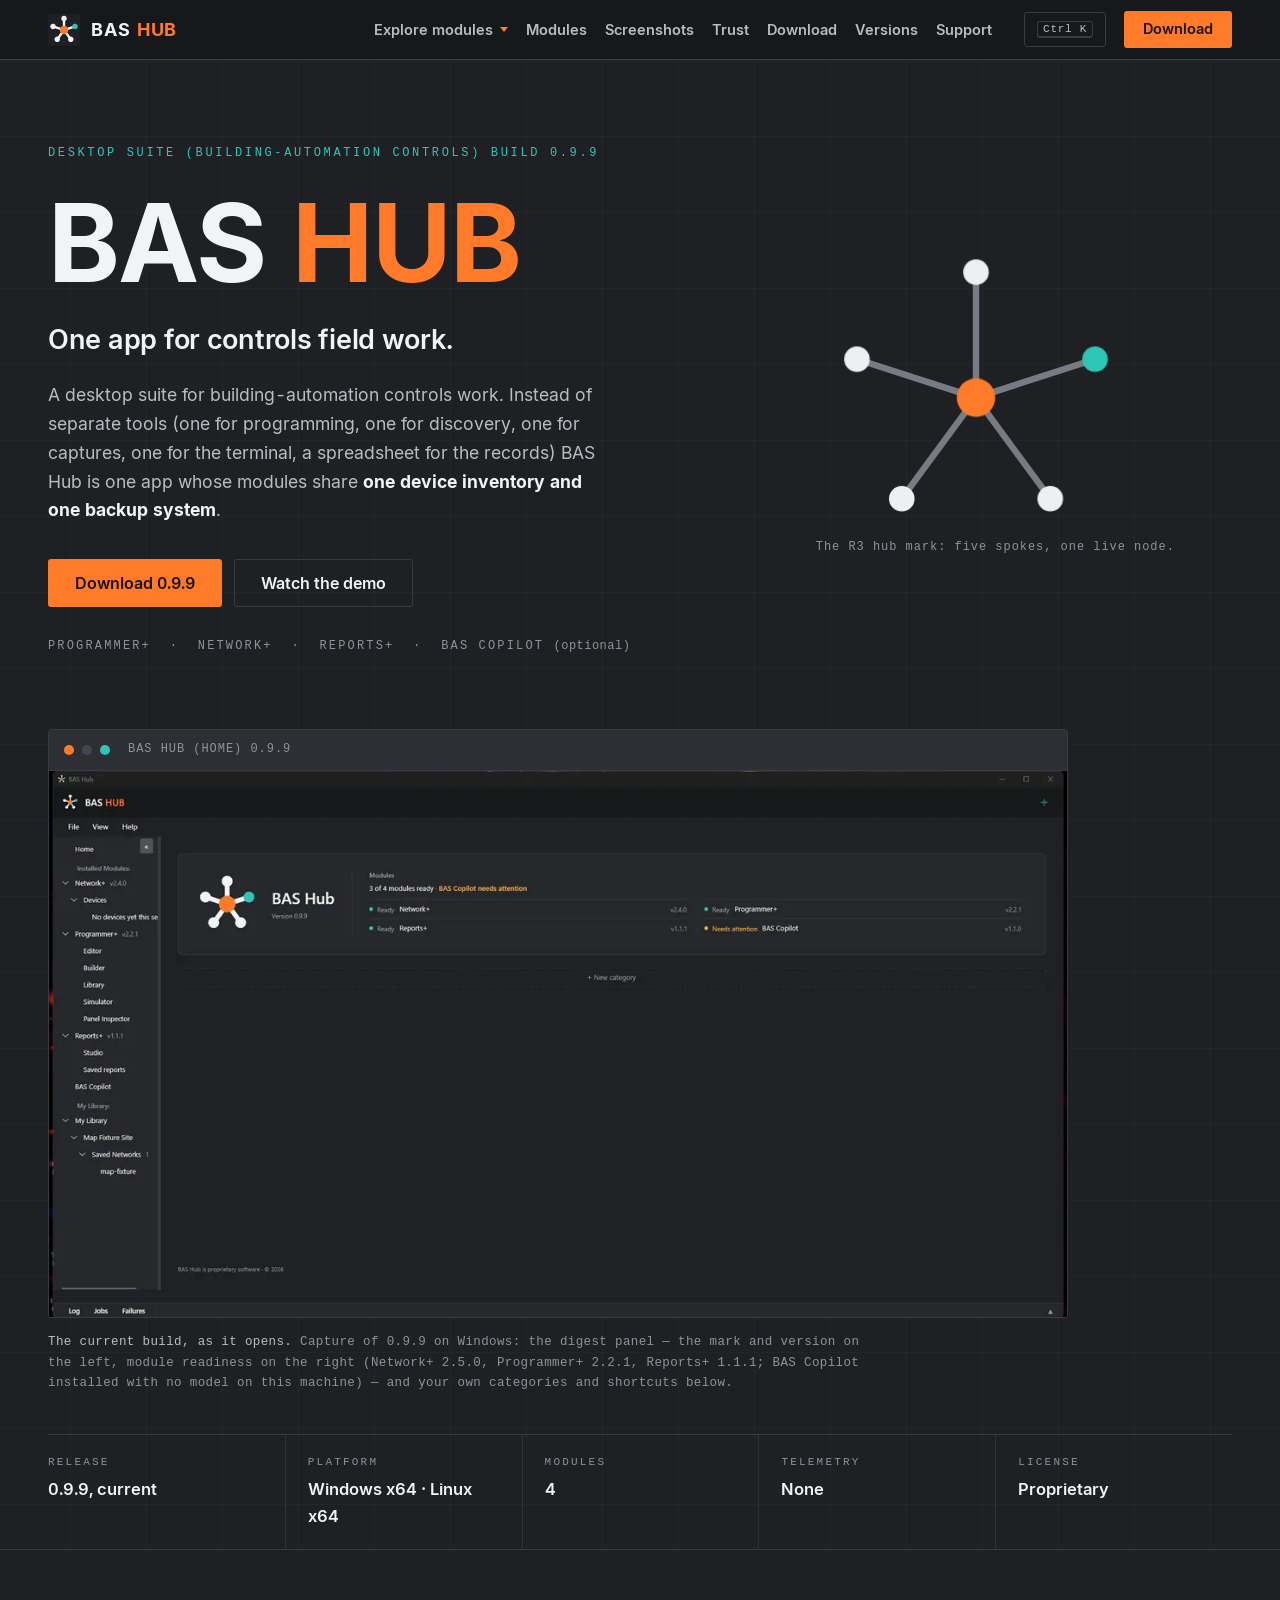
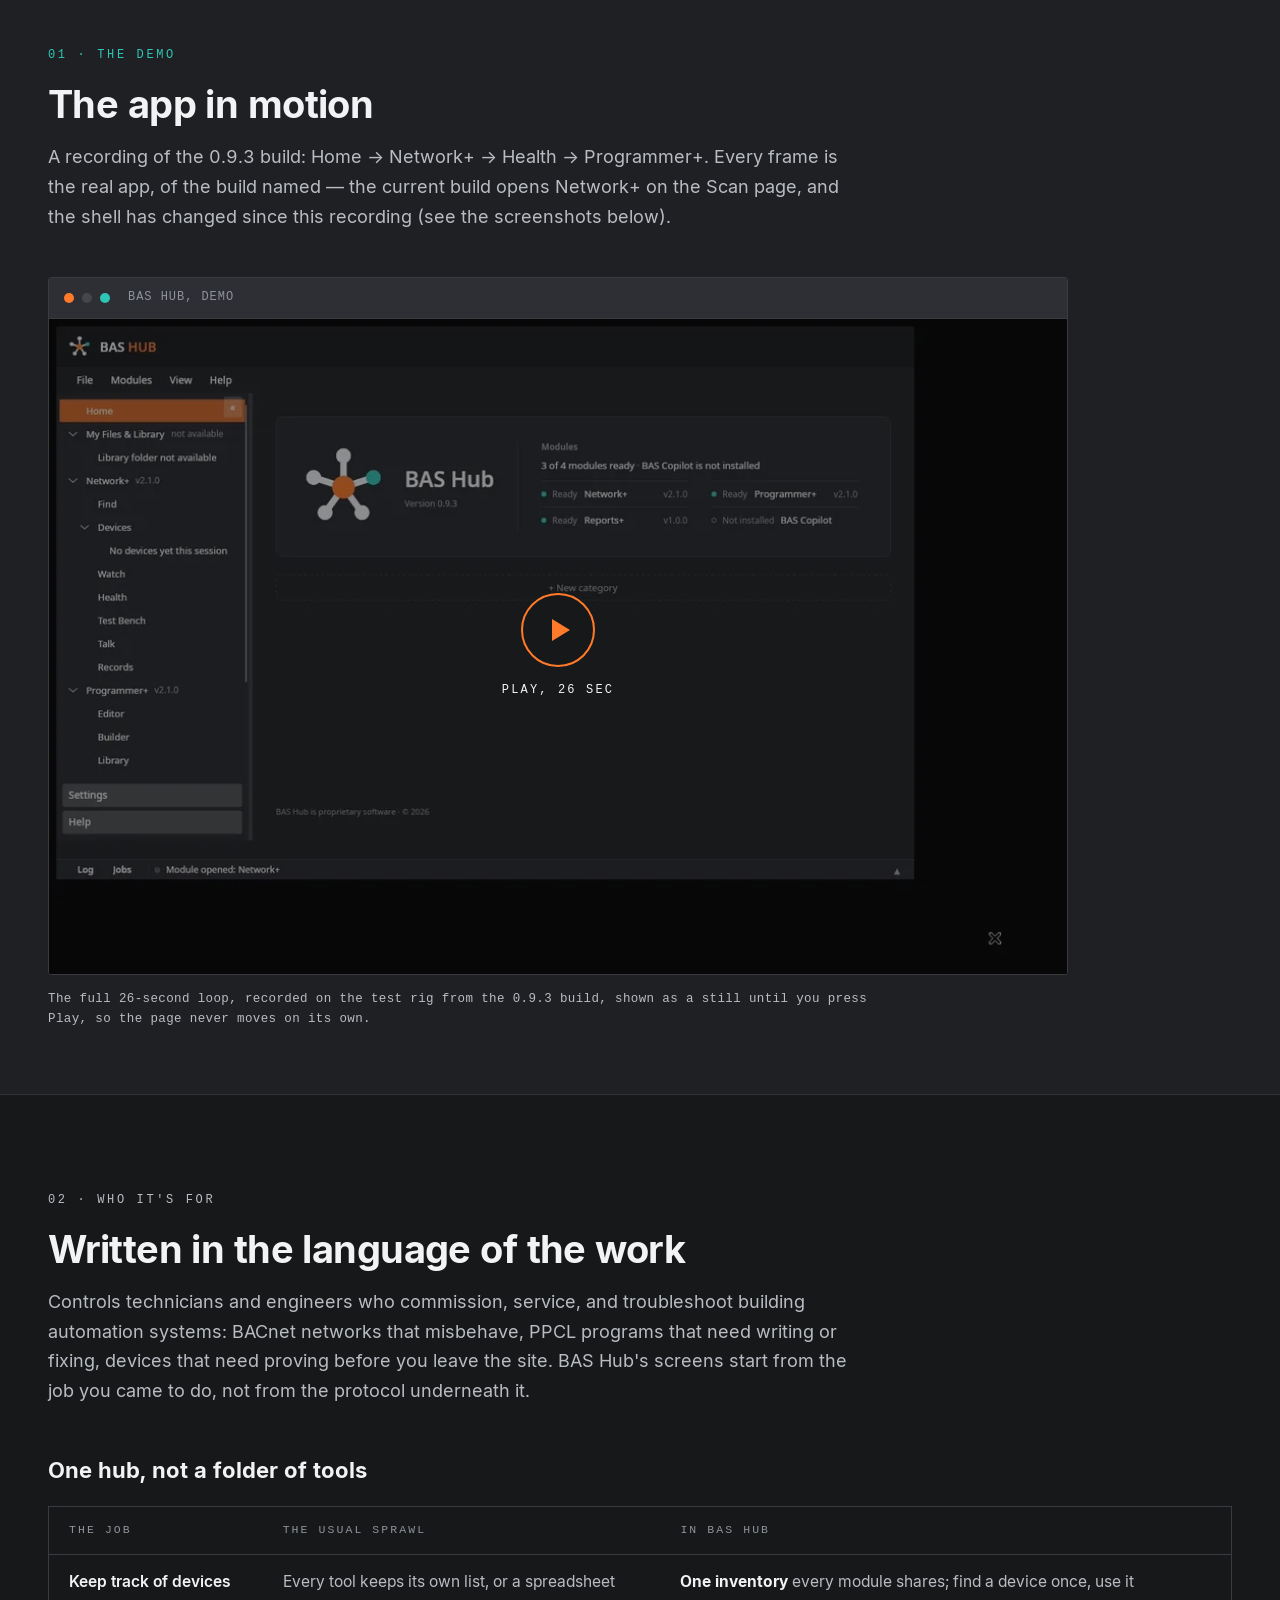
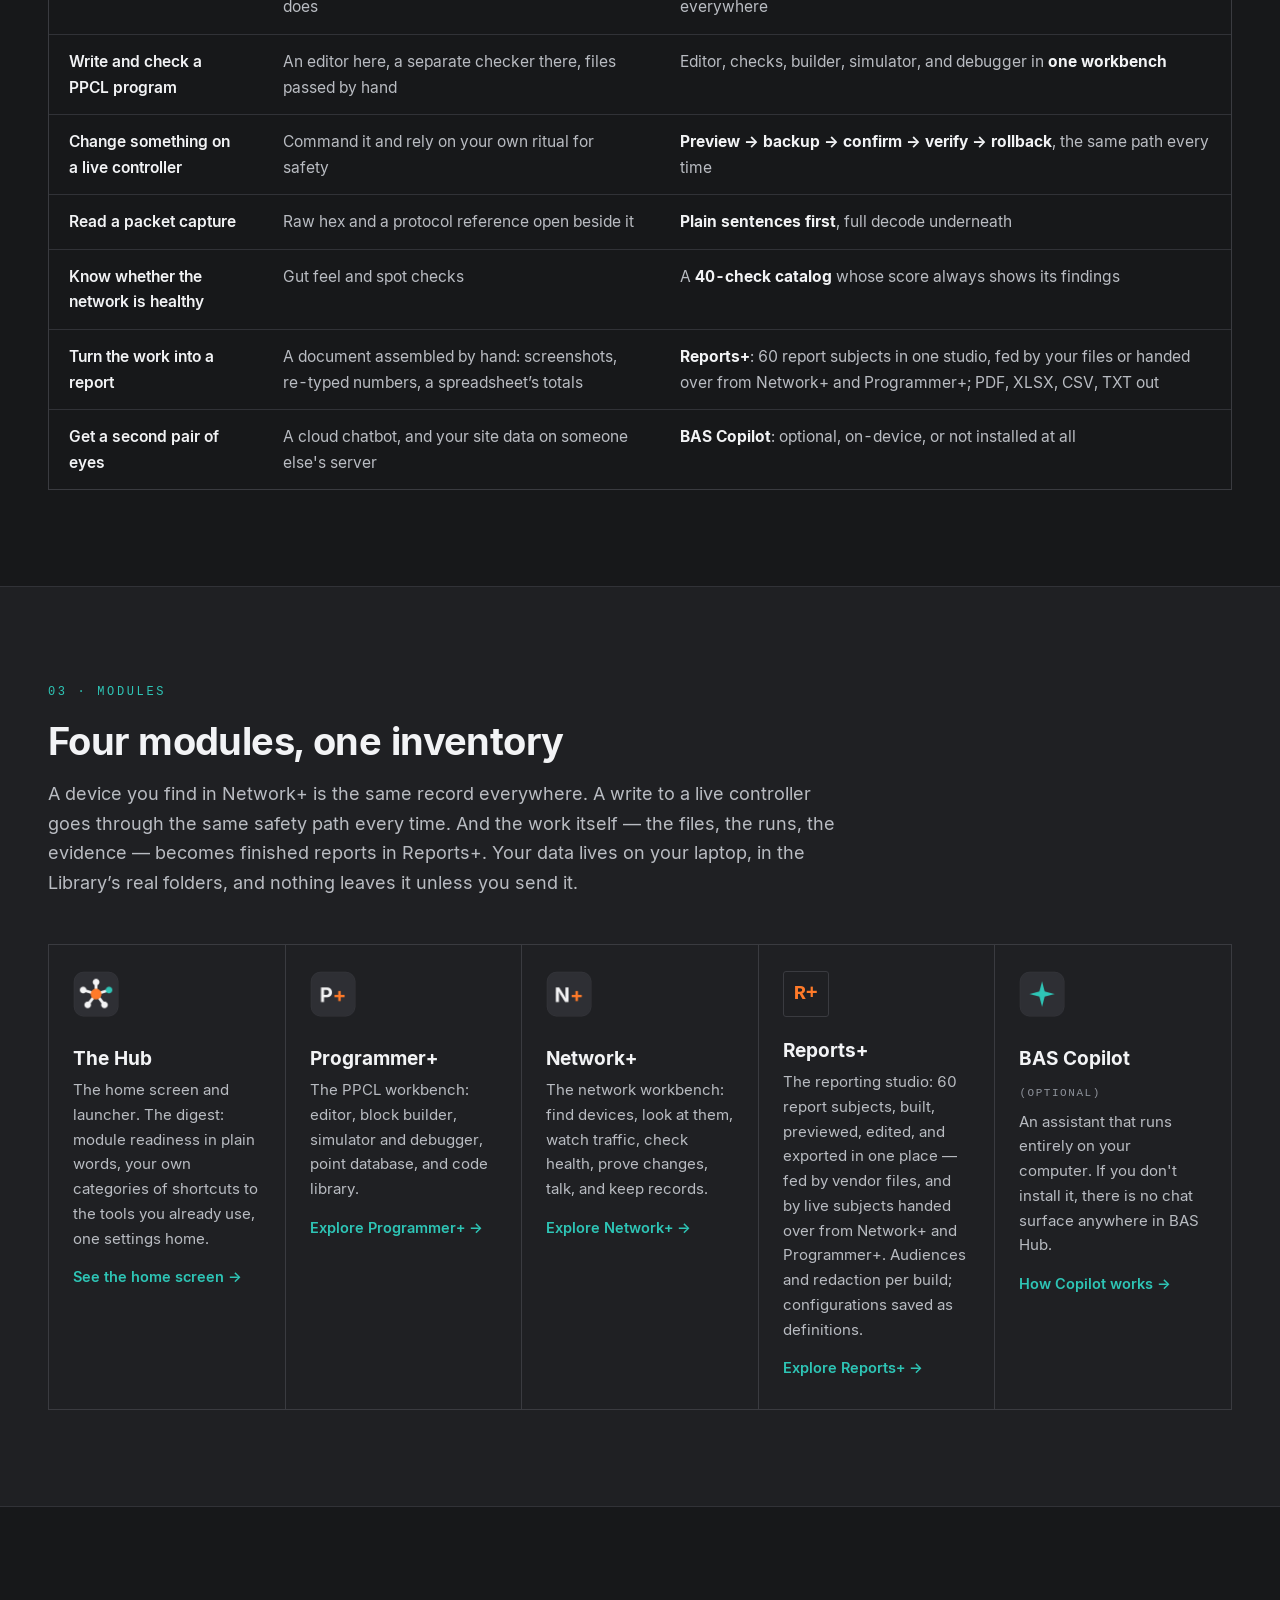
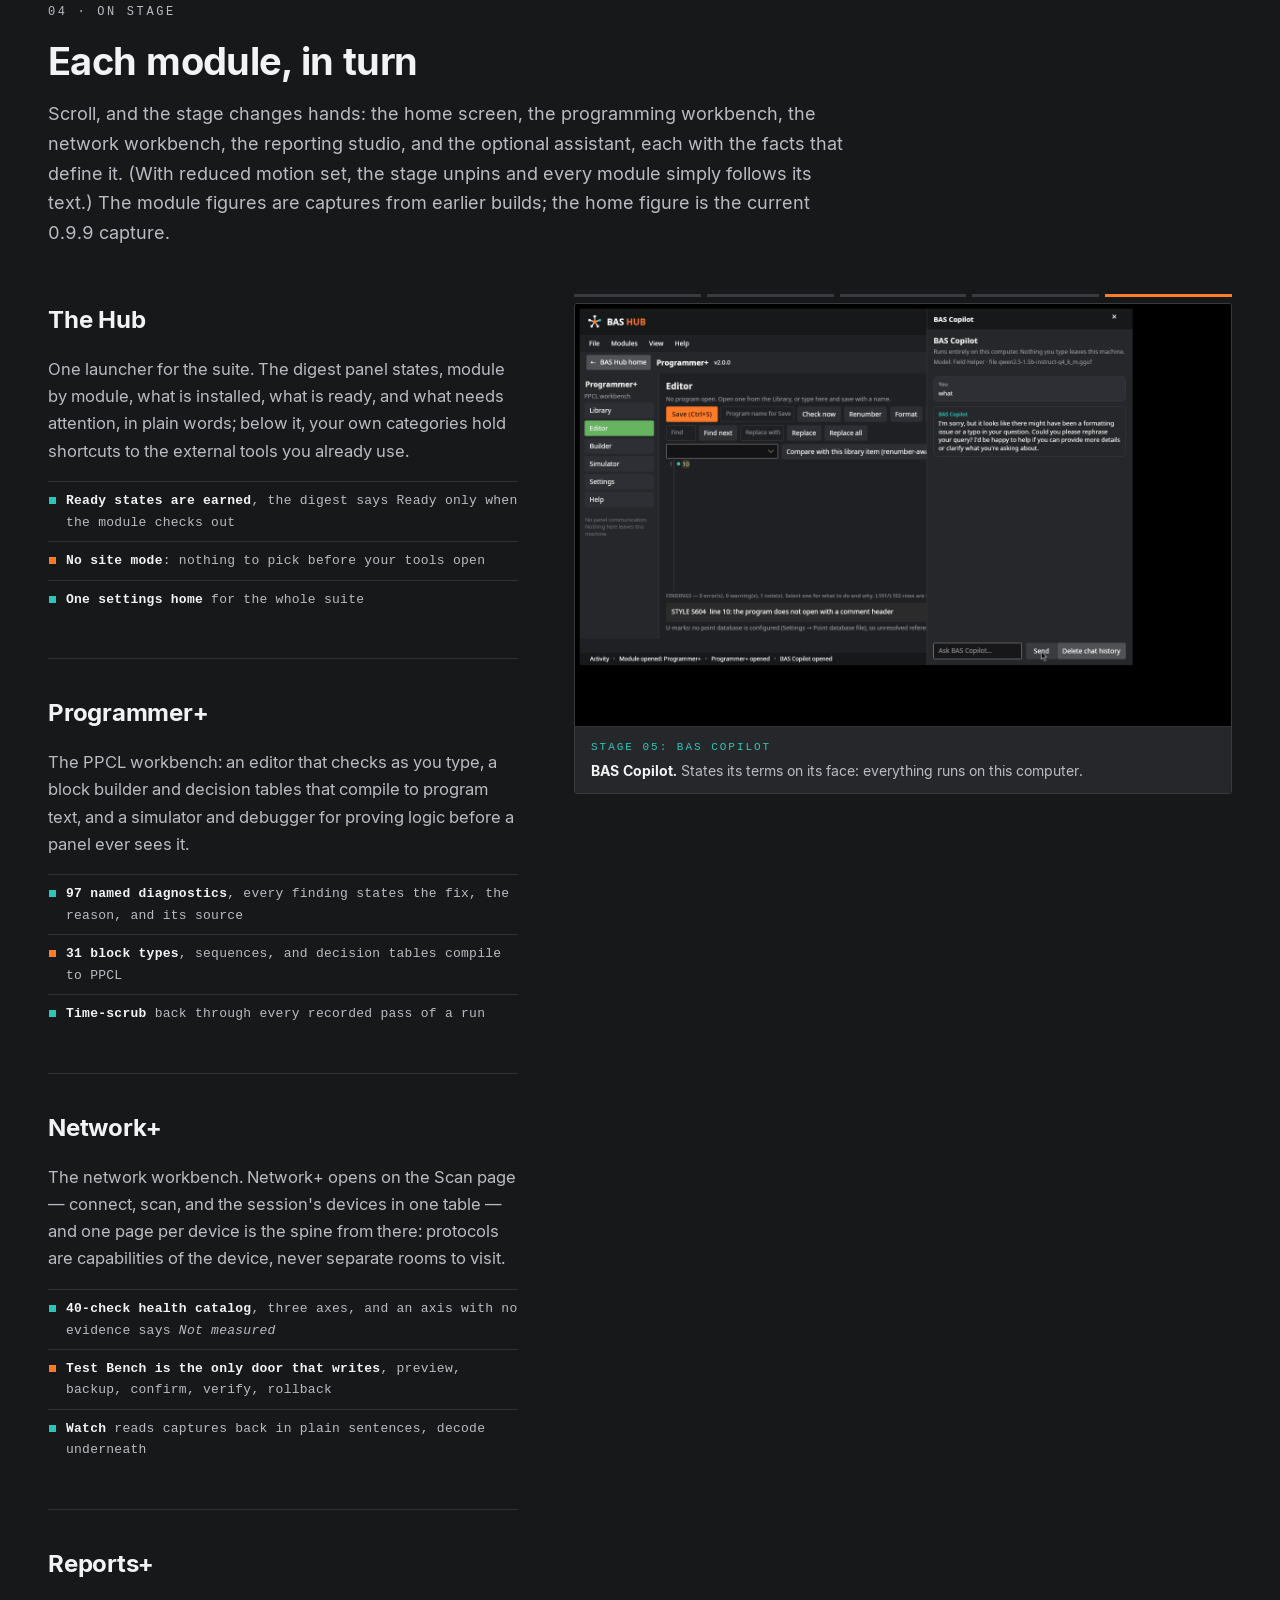
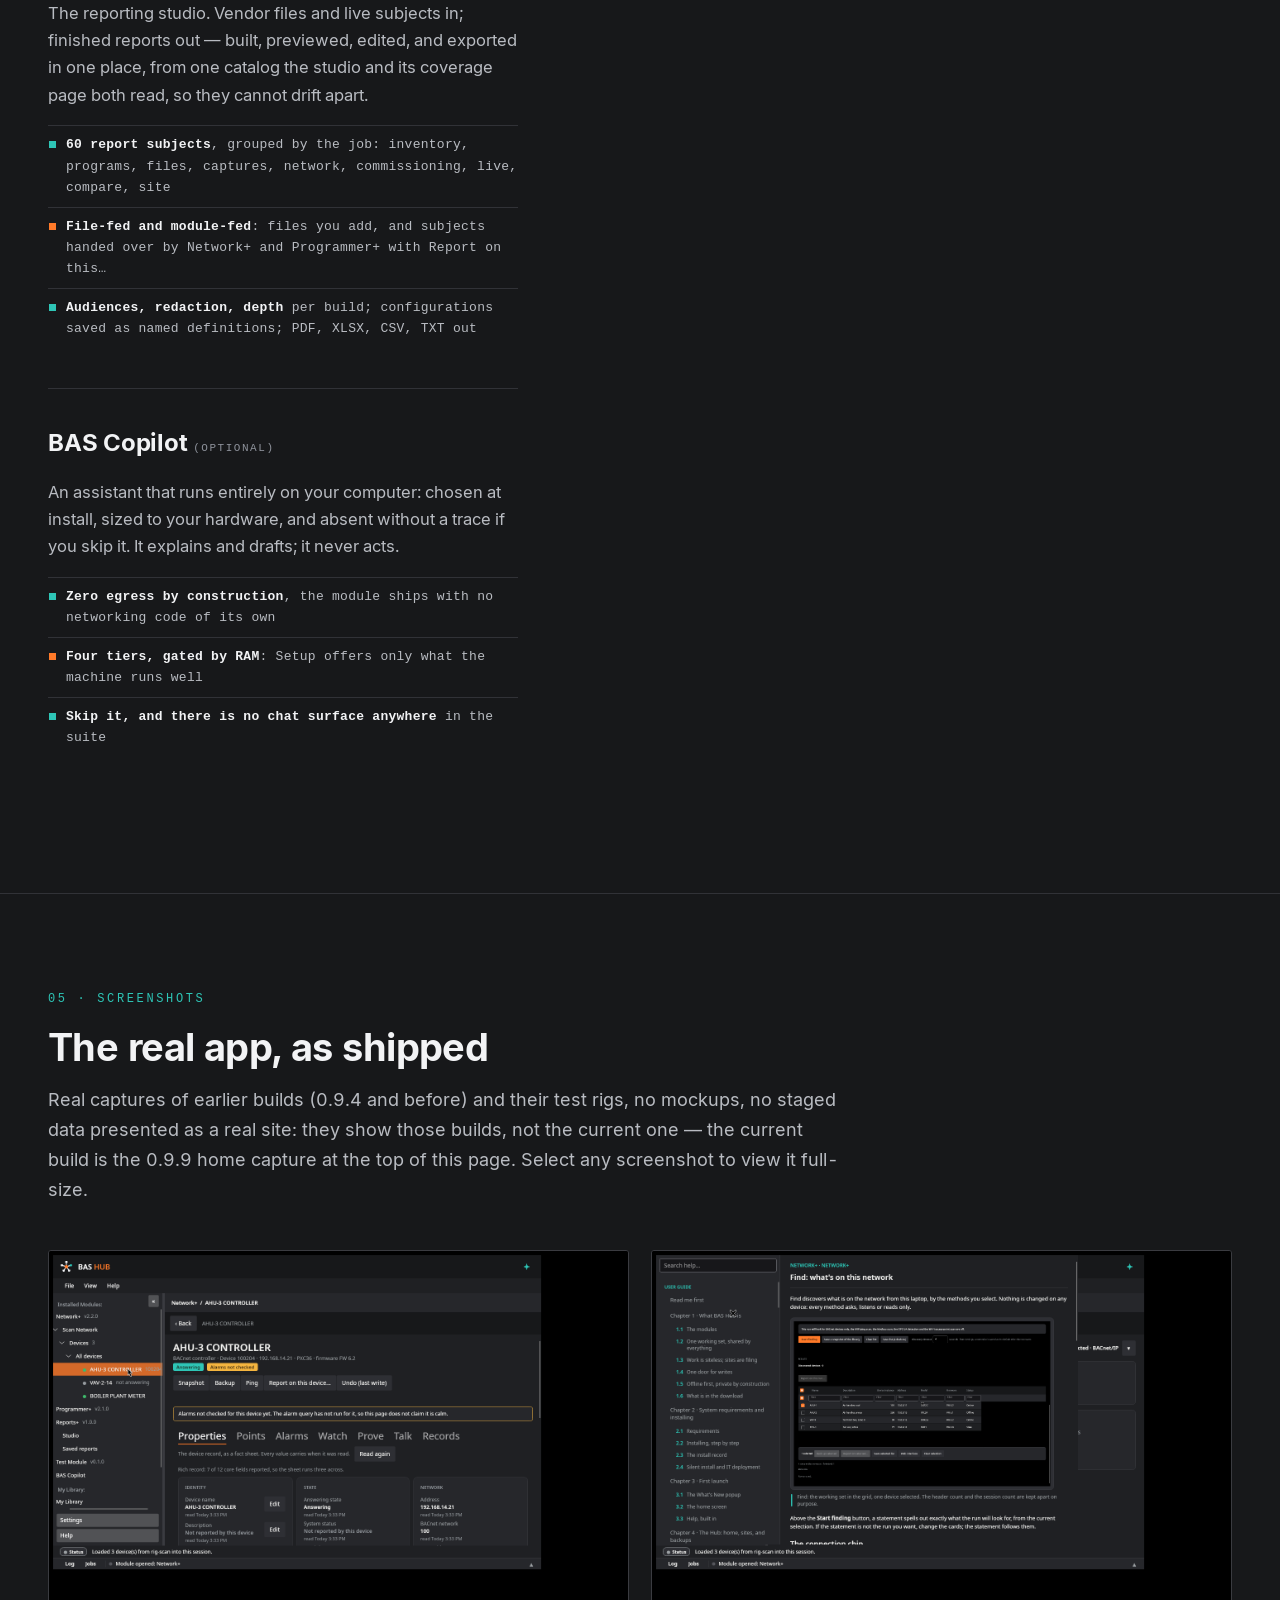
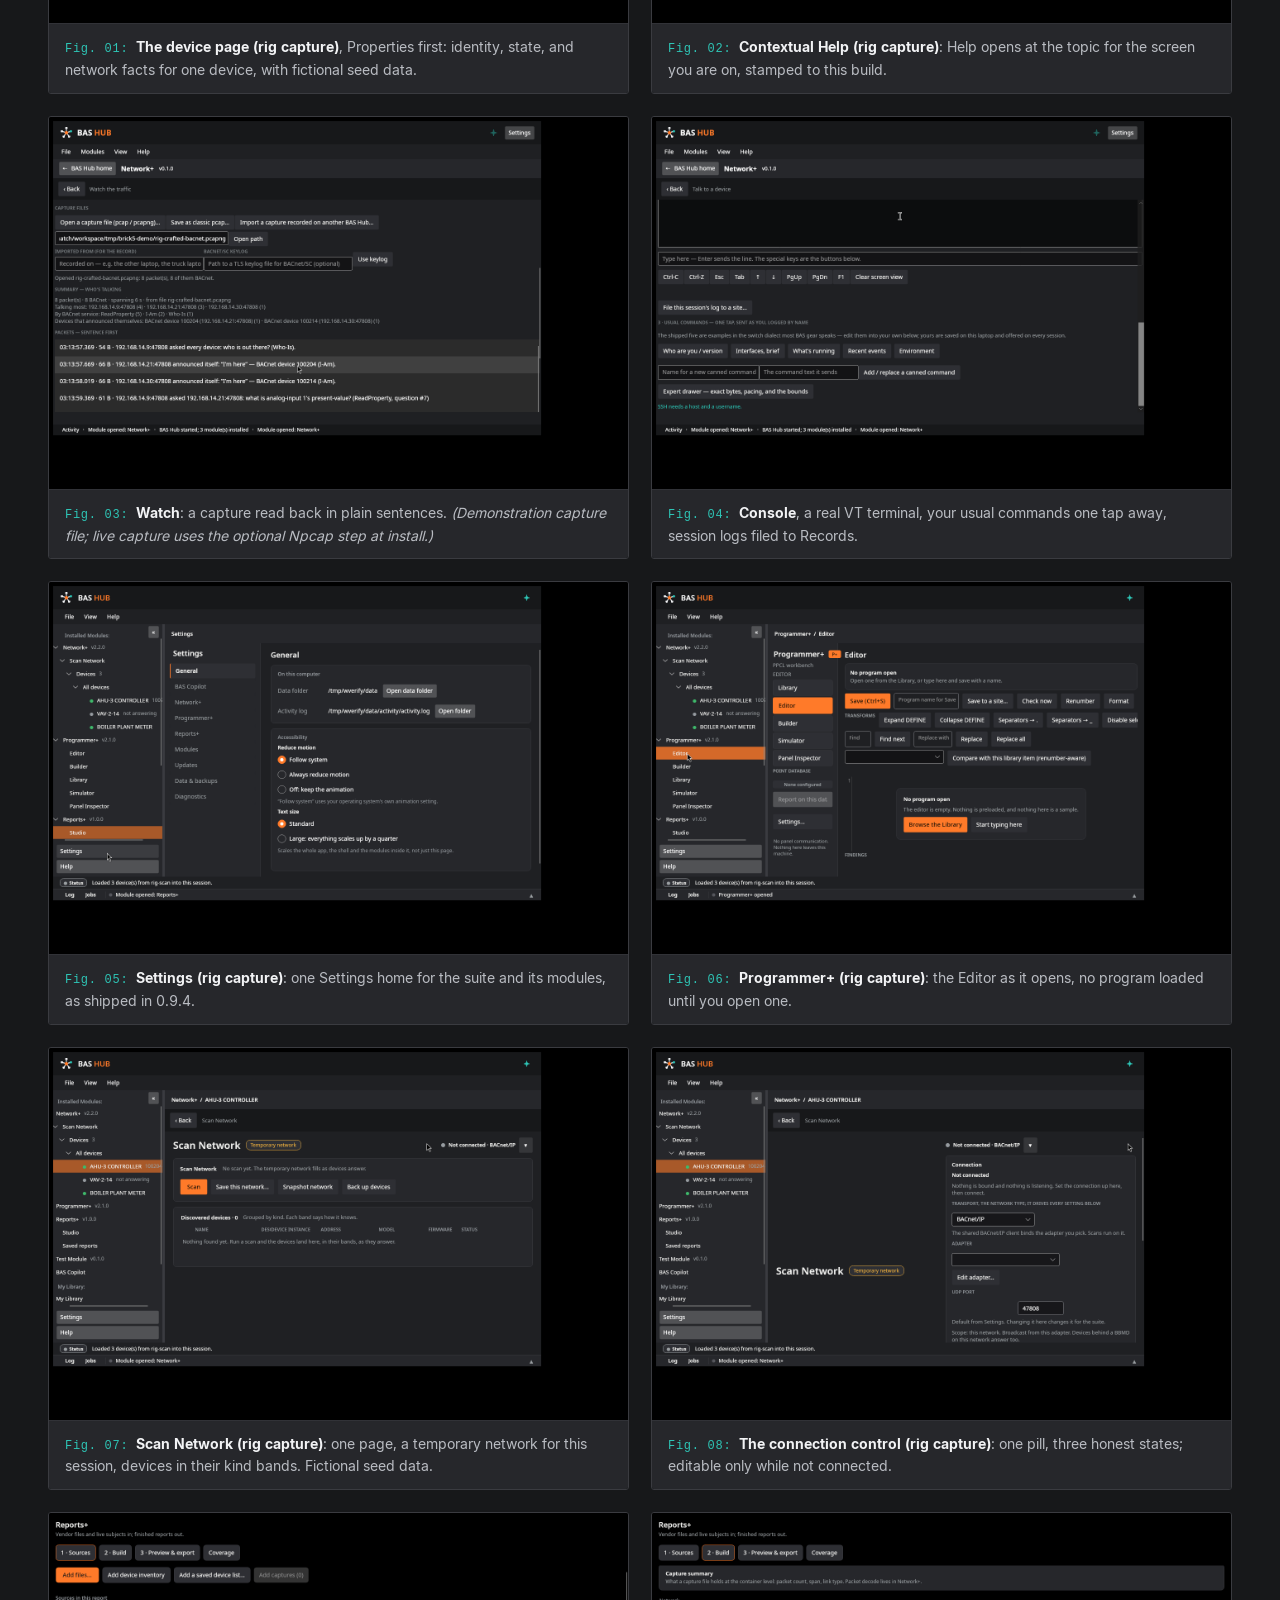
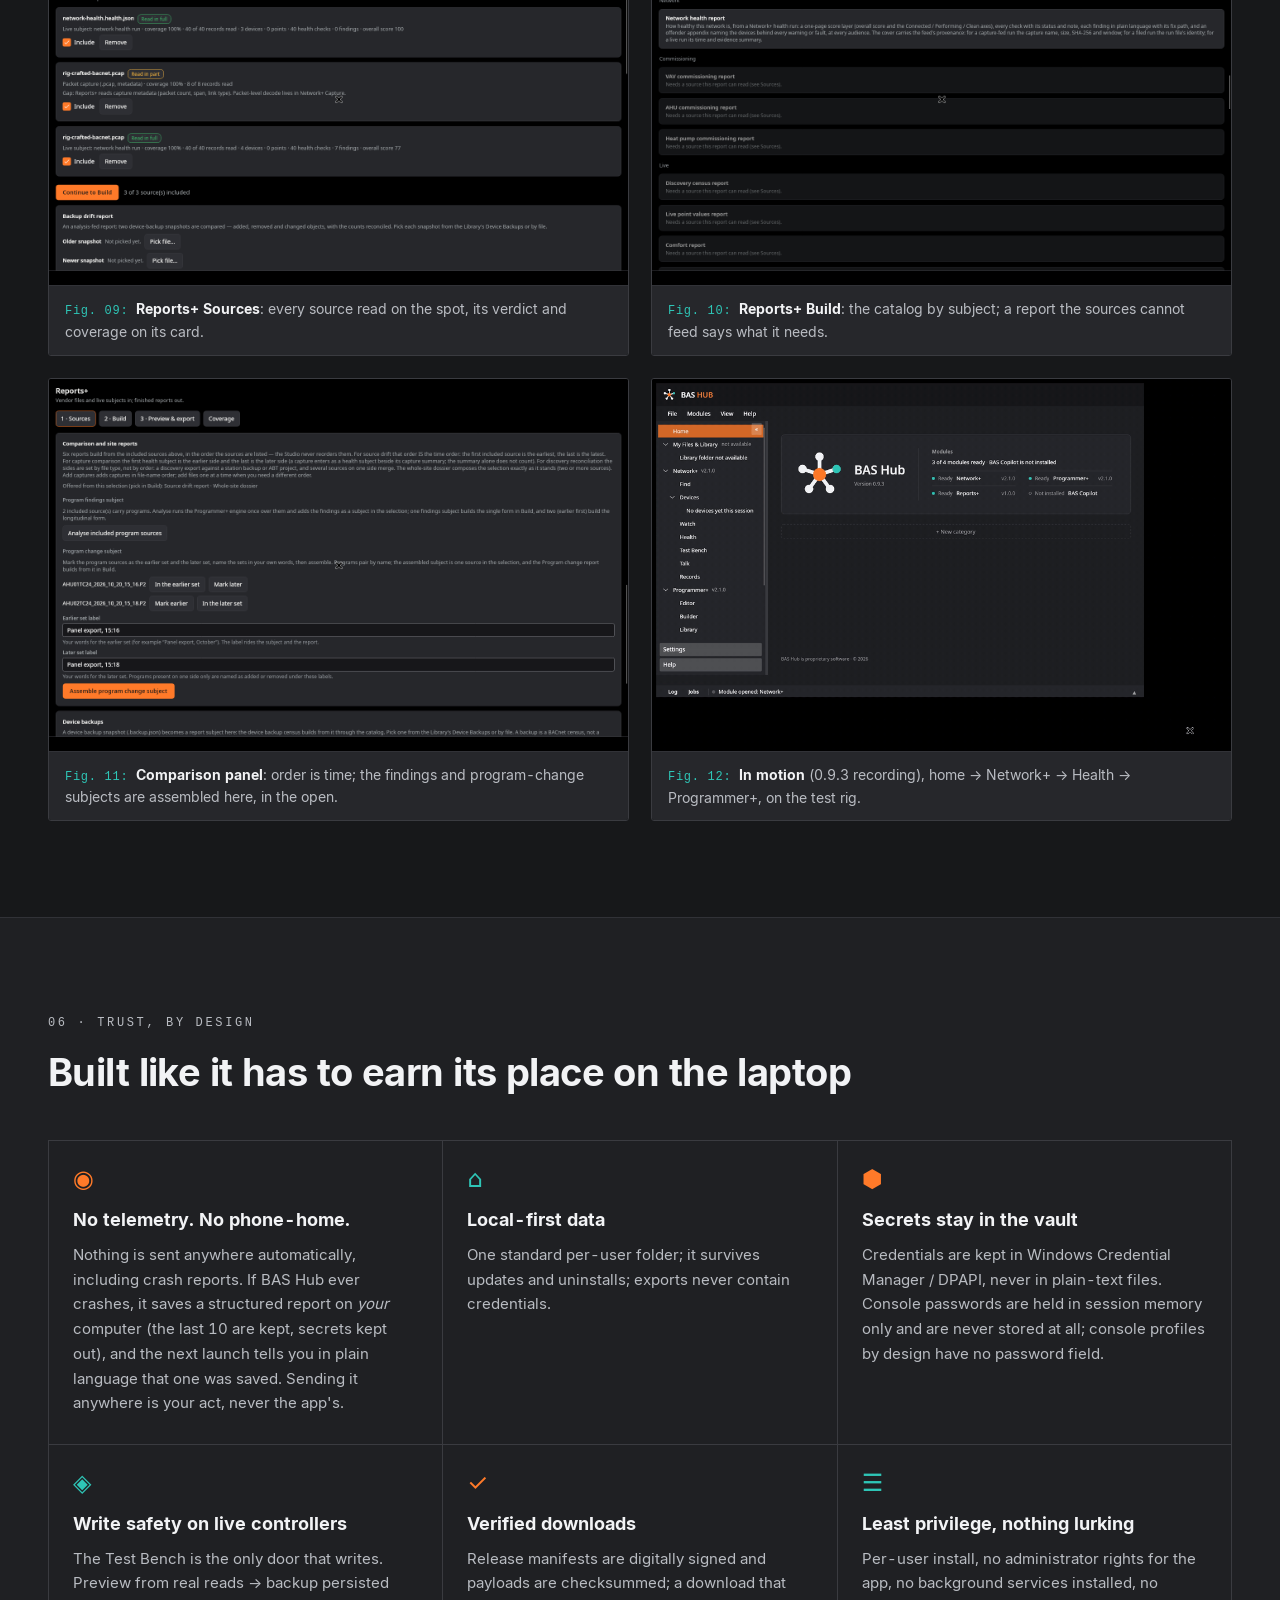
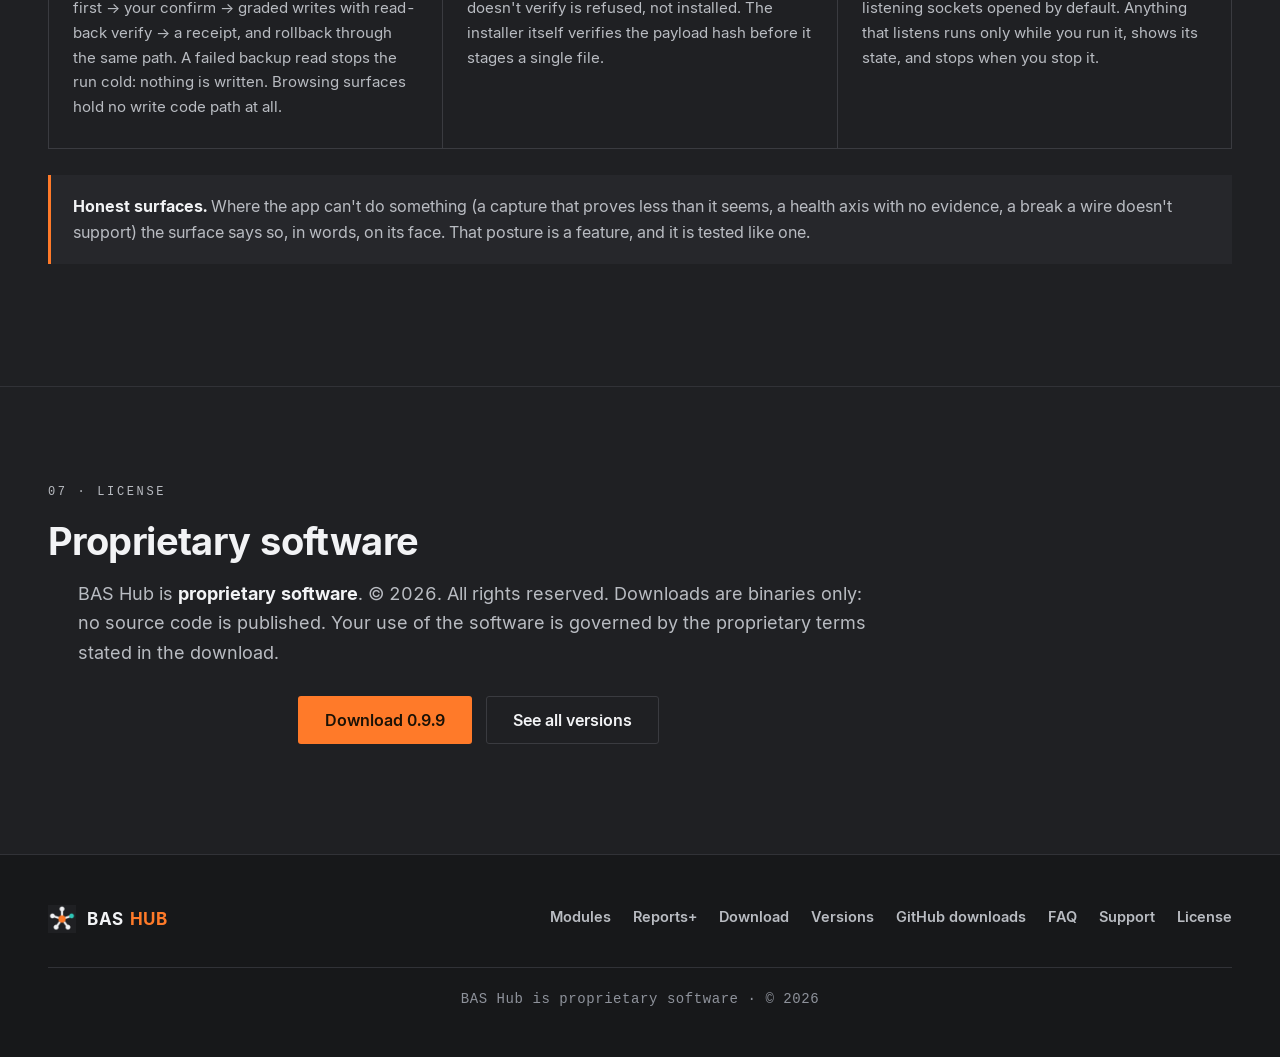
==== commit 274d4c56: "Website: 0.9.9 iteration 2 live (0.9.9-iter2)" ====
--- a/index.html
+++ b/index.html
@@ -132,10 +132,10 @@
         <div class="chrome" aria-hidden="true"><i></i><i></i><i></i><span>BAS HUB (HOME) 0.9.9</span></div>
         <picture>
           <source srcset="assets/img/home.webp" type="image/webp">
-          <img src="assets/img/home.png" alt="Capture of the BAS Hub 0.9.9 home screen on Windows: the digest panel with the BAS Hub mark and Version 0.9.9 beside the module readiness list (Network+ v2.4.0, Programmer+ v2.2.1 and Reports+ v1.1.1 Ready; BAS Copilot needs attention, installed with no model), above the New category button" width="1180" height="633">
+          <img src="assets/img/home.png" alt="Capture of the BAS Hub 0.9.9 home screen on Windows: the digest panel with the BAS Hub mark and Version 0.9.9 beside the module readiness list (Network+ v2.5.0, Programmer+ v2.2.1 and Reports+ v1.1.1 Ready; BAS Copilot needs attention, installed with no model), above the New category button" width="1180" height="633">
         </picture>
       </div>
-      <p class="window-note"><em>The current build, as it opens.</em> Capture of 0.9.9 on Windows: the digest panel — the mark and version on the left, module readiness on the right (Network+ 2.4.0, Programmer+ 2.2.1, Reports+ 1.1.1; BAS Copilot installed with no model on this machine) — and your own categories and shortcuts below.</p>
+      <p class="window-note"><em>The current build, as it opens.</em> Capture of 0.9.9 on Windows: the digest panel — the mark and version on the left, module readiness on the right (Network+ 2.5.0, Programmer+ 2.2.1, Reports+ 1.1.1; BAS Copilot installed with no model on this machine) — and your own categories and shortcuts below.</p>
     </div>
   </div>
   <div class="wrap">
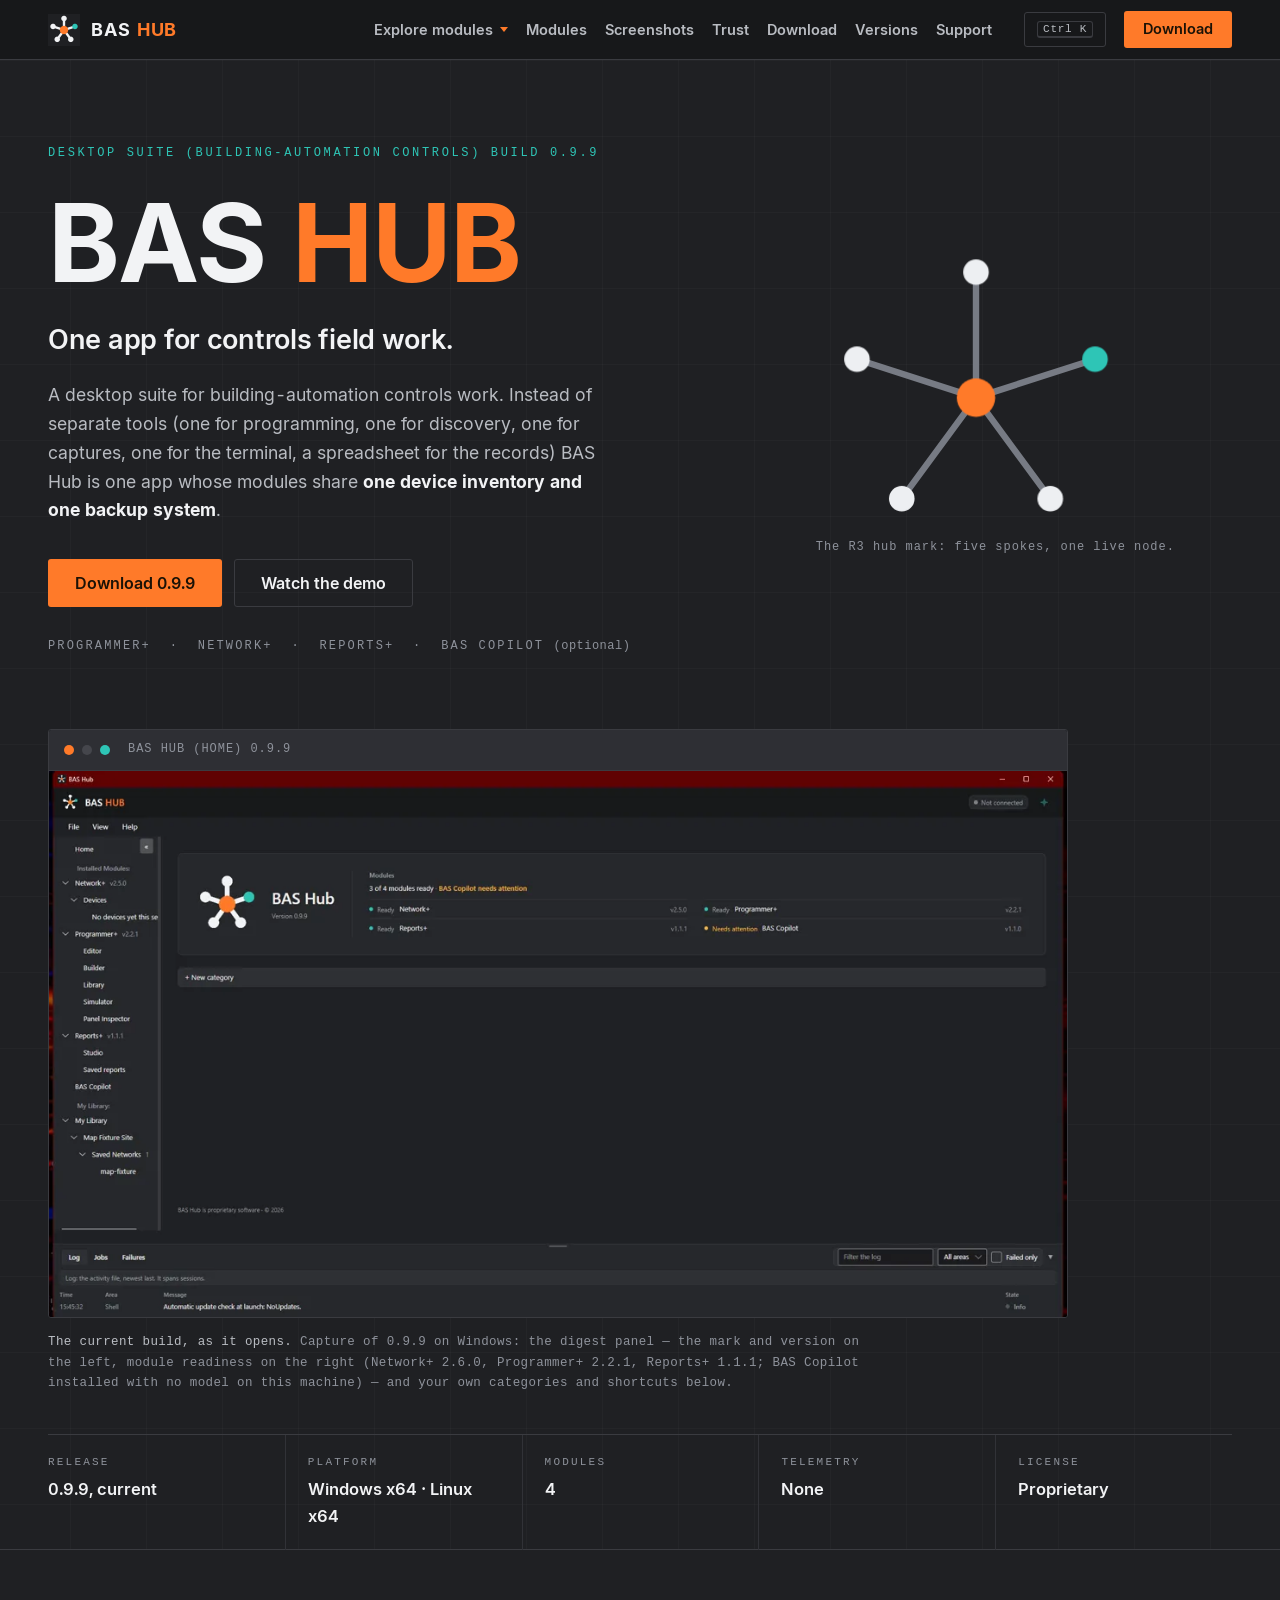
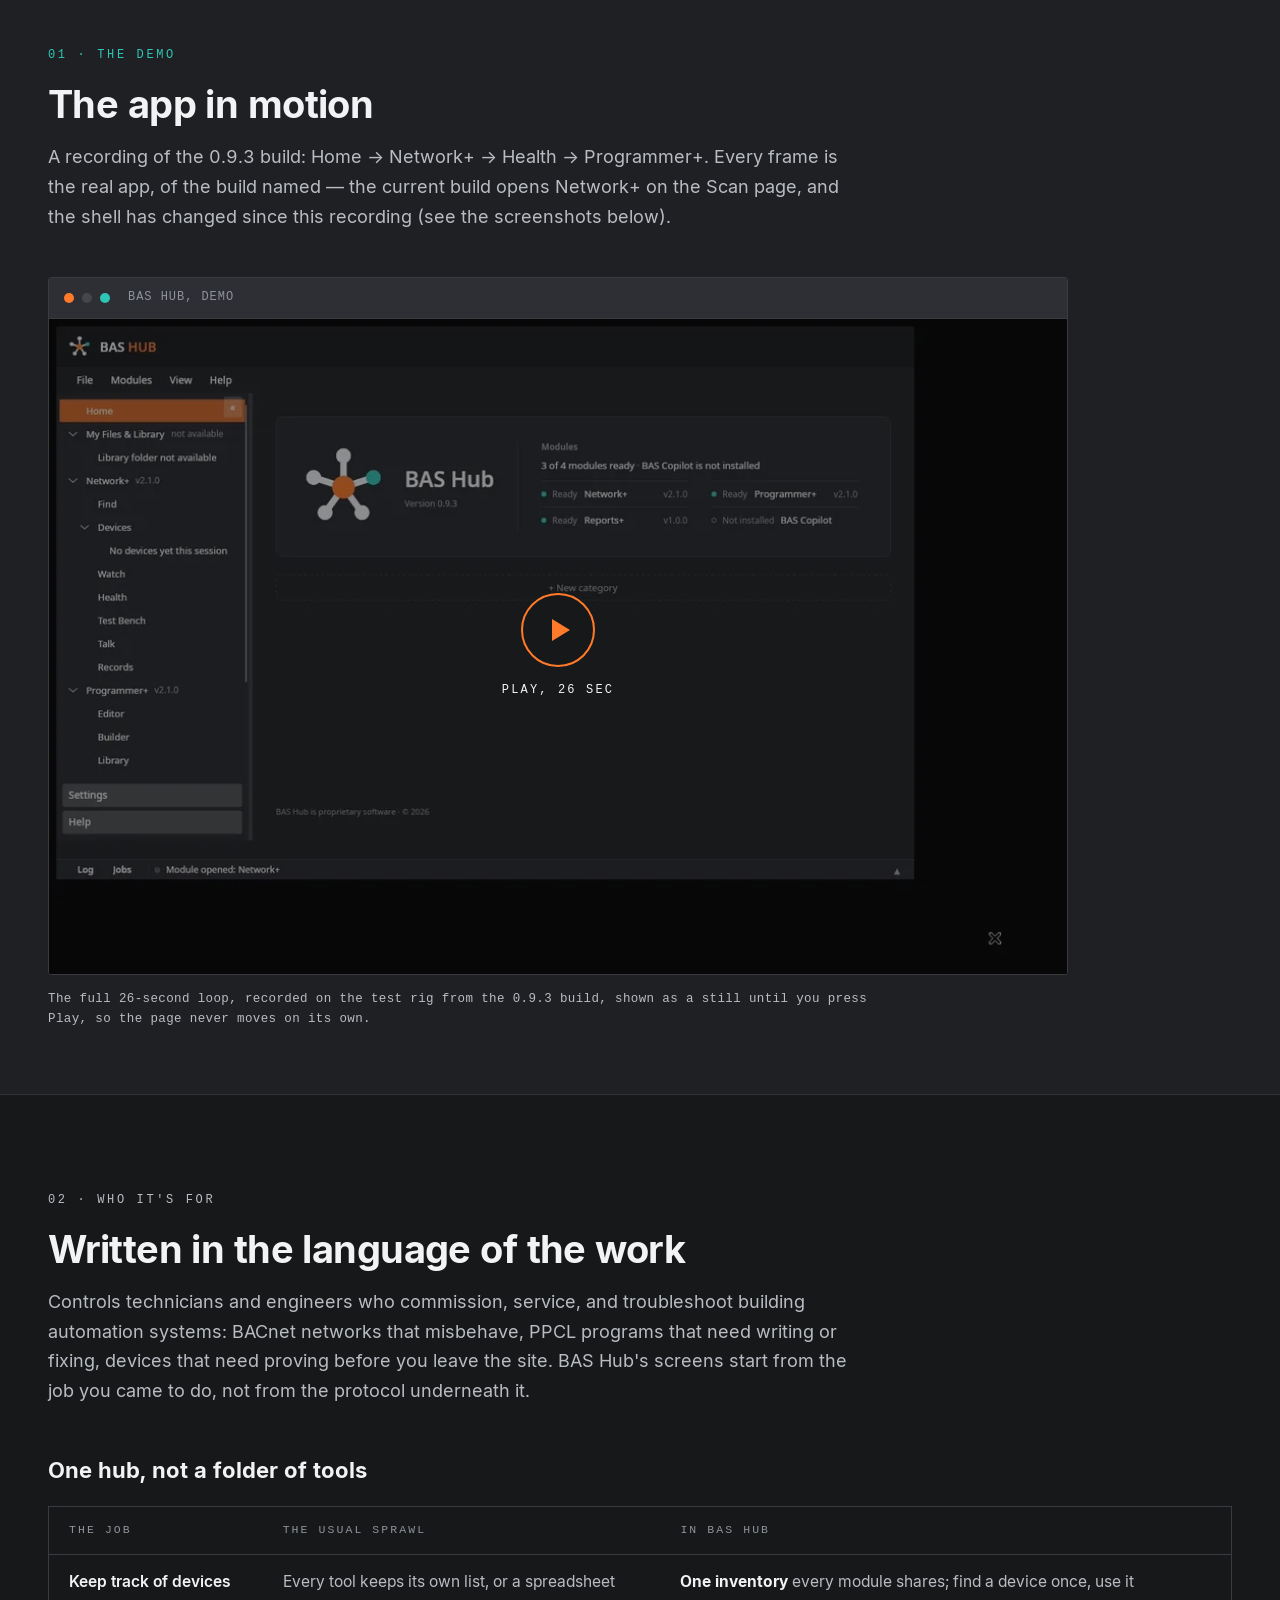
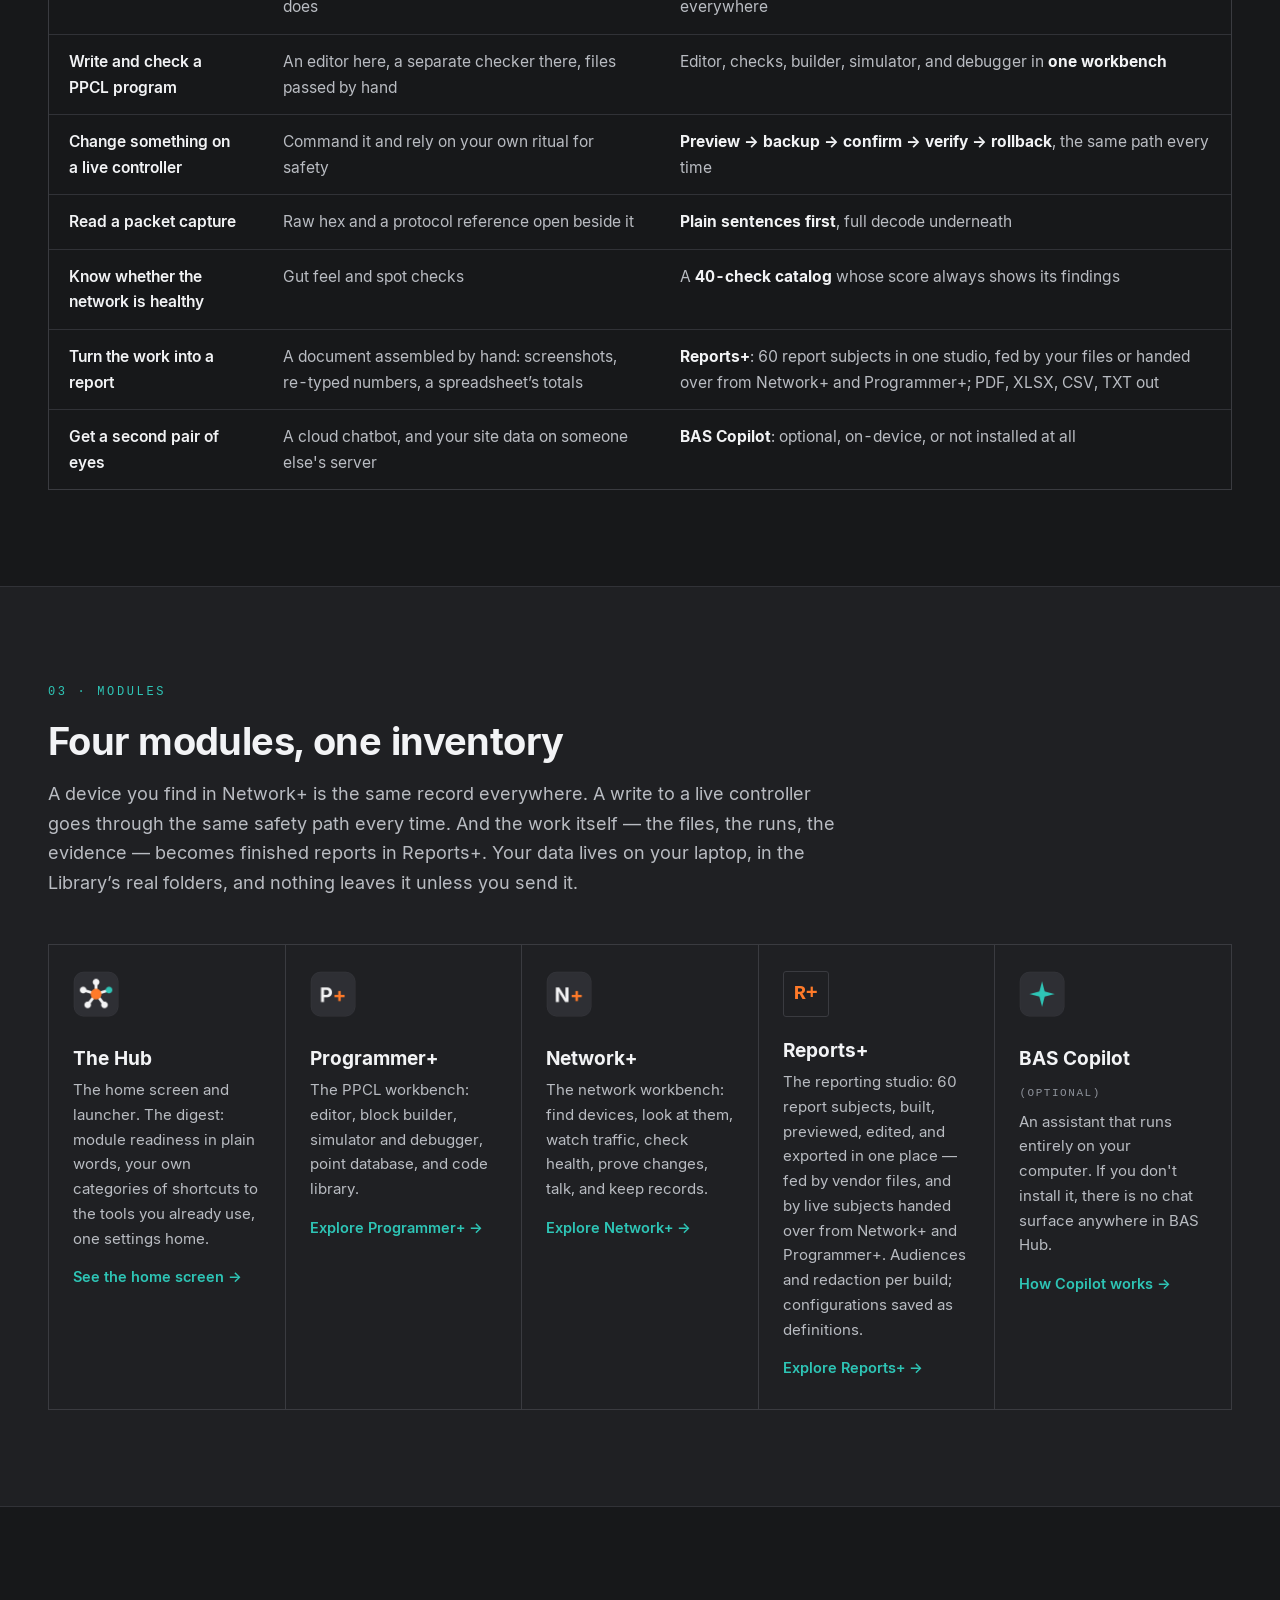
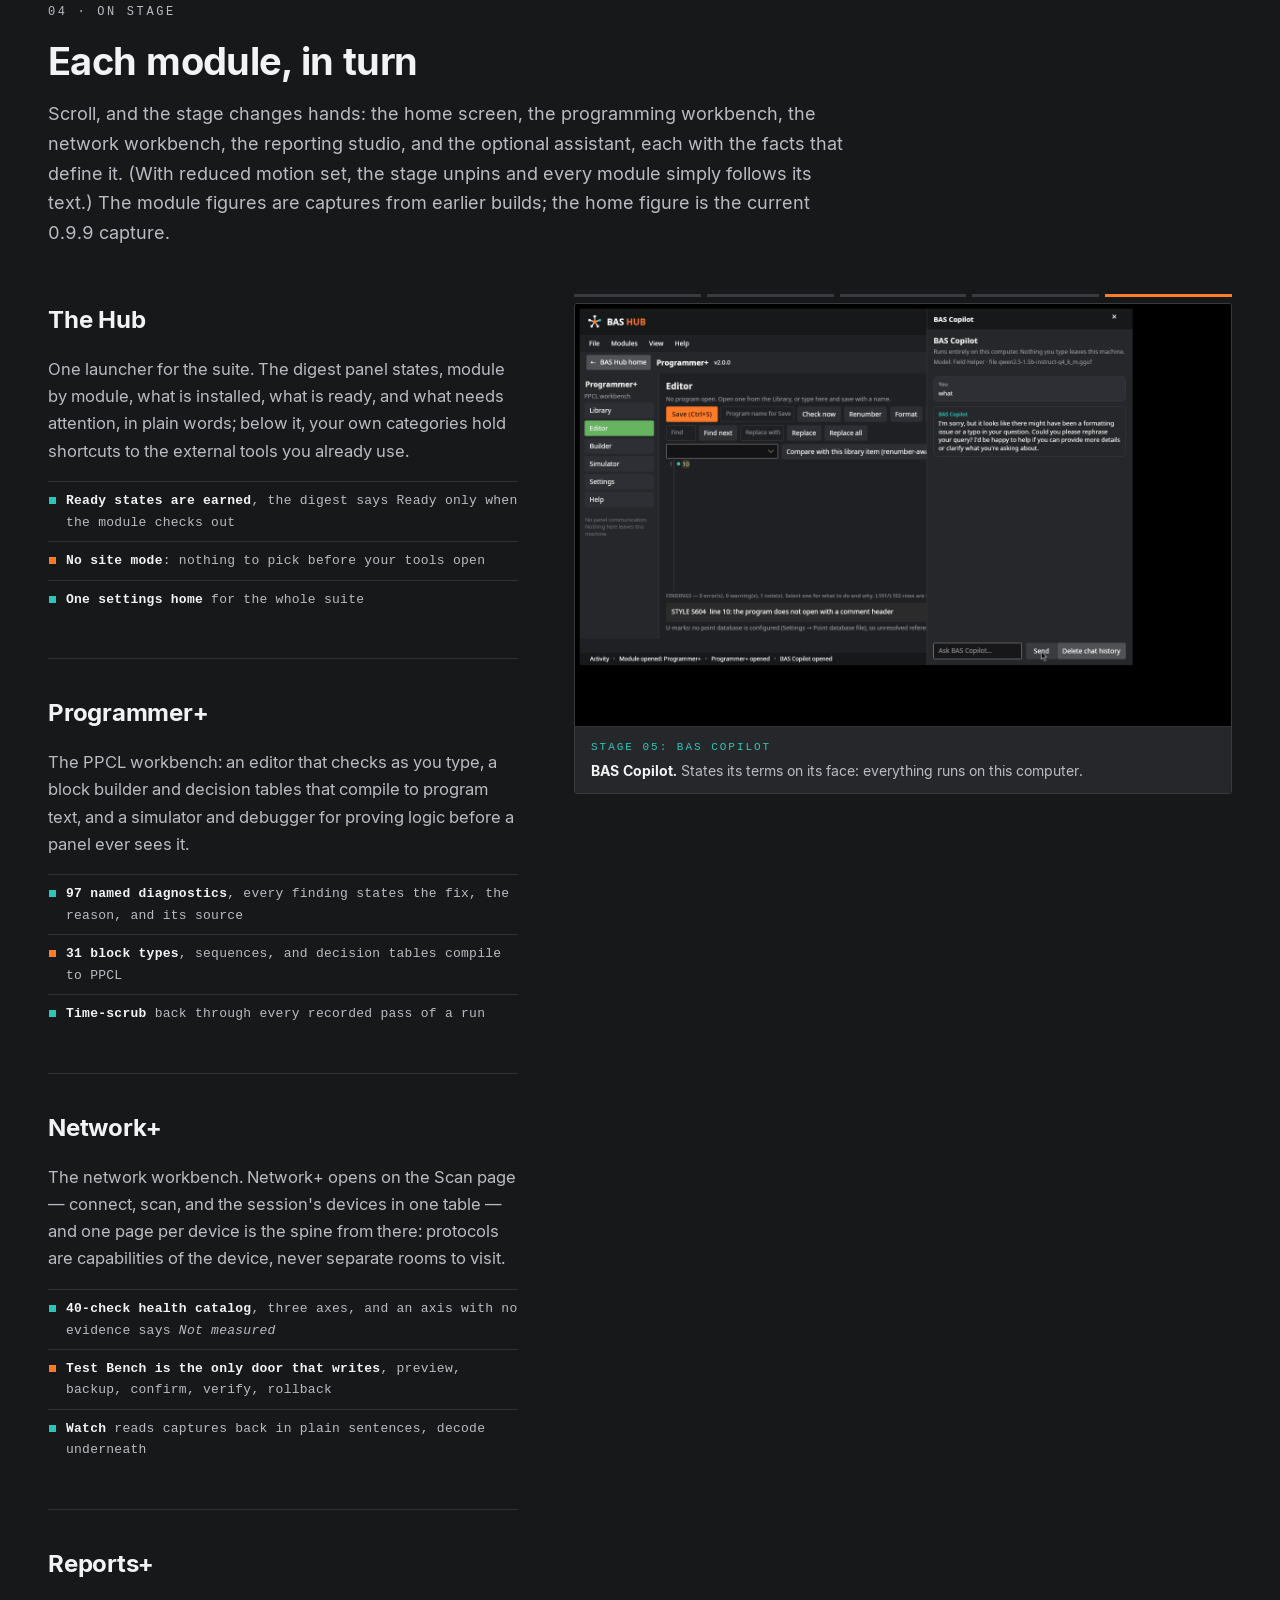
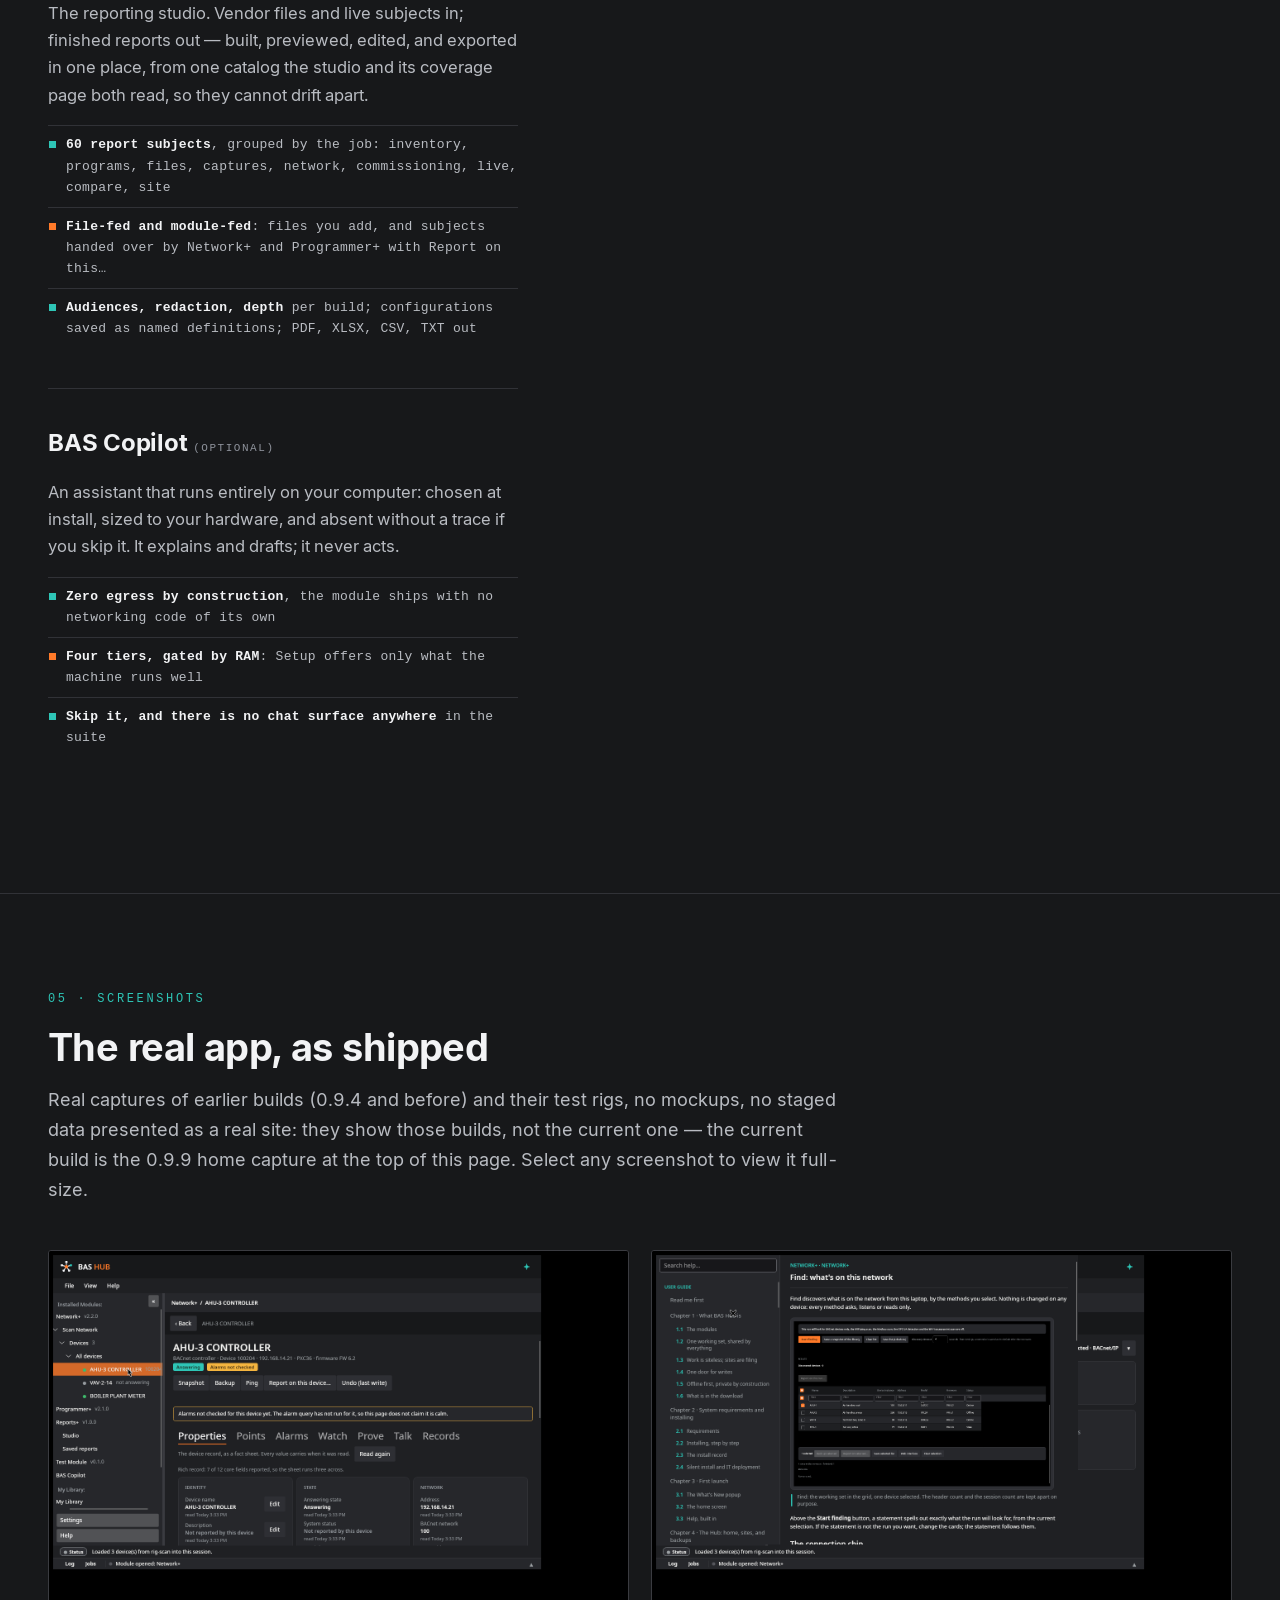
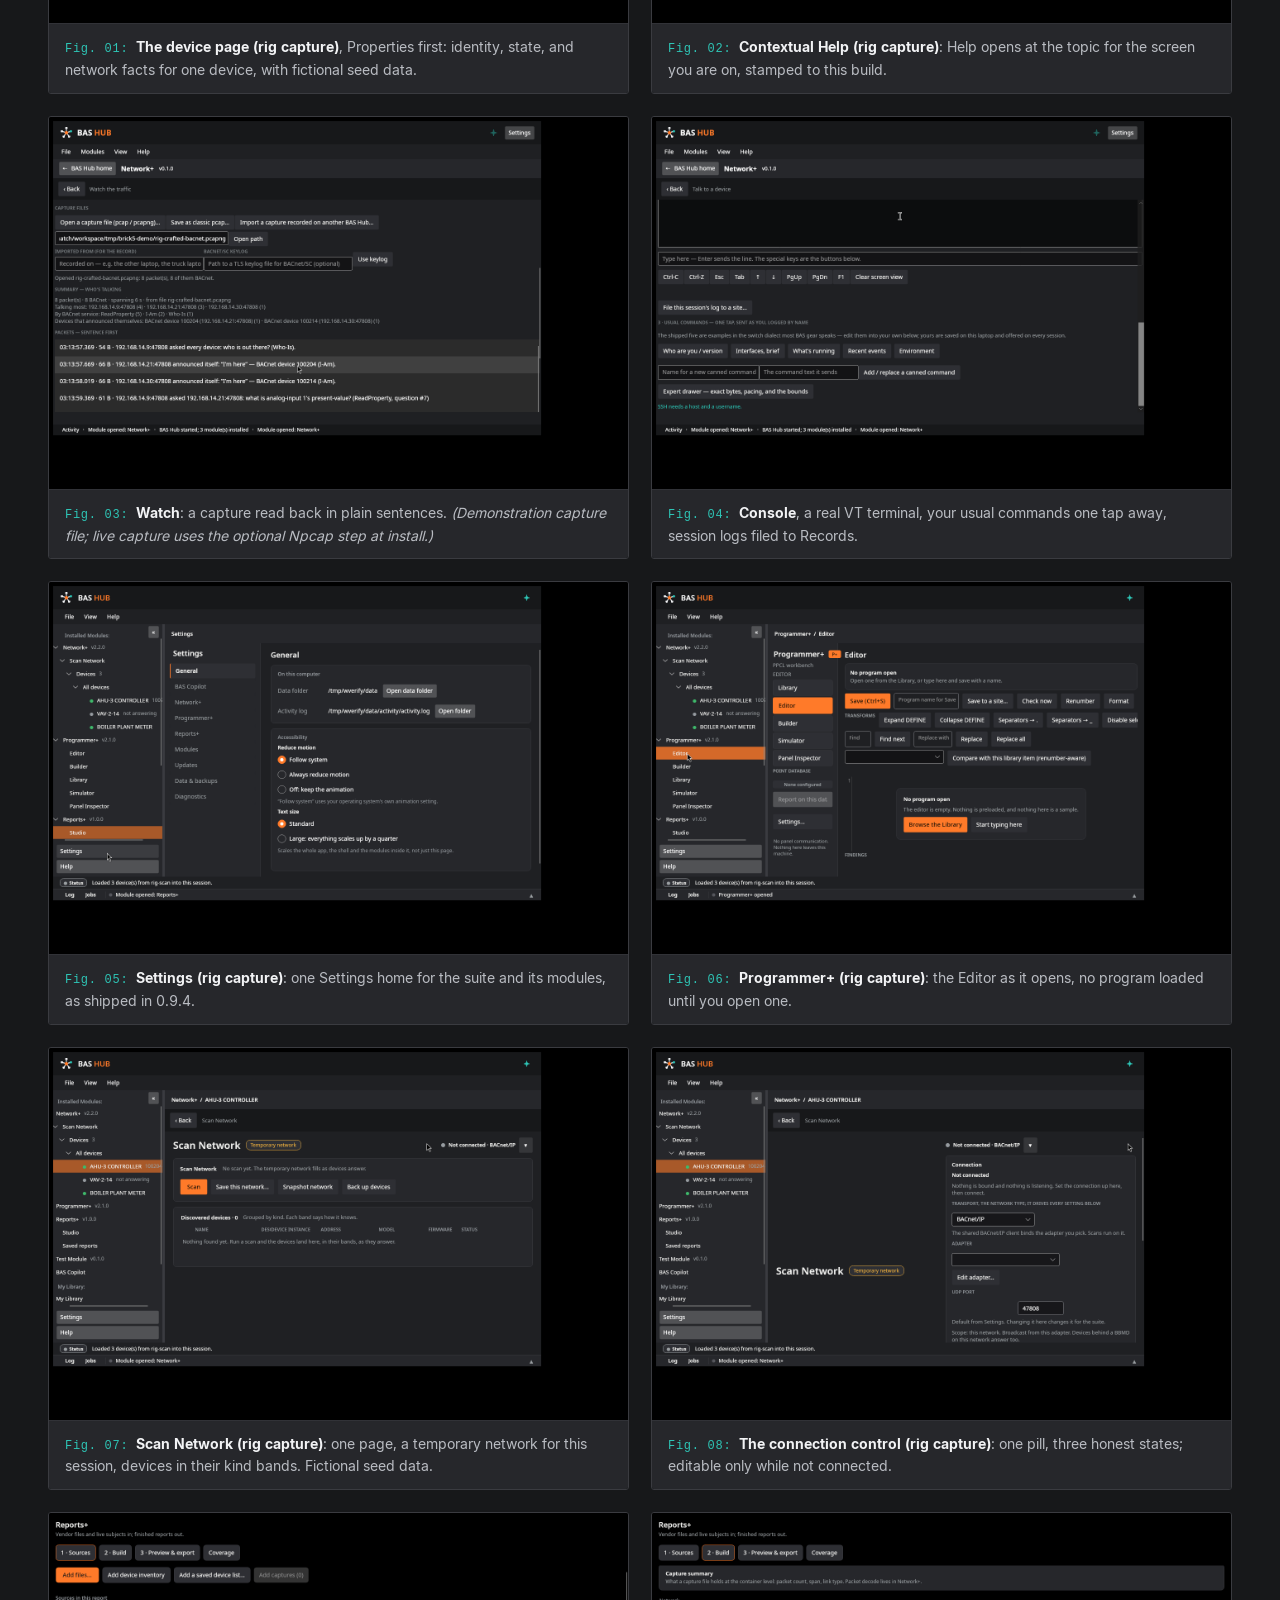
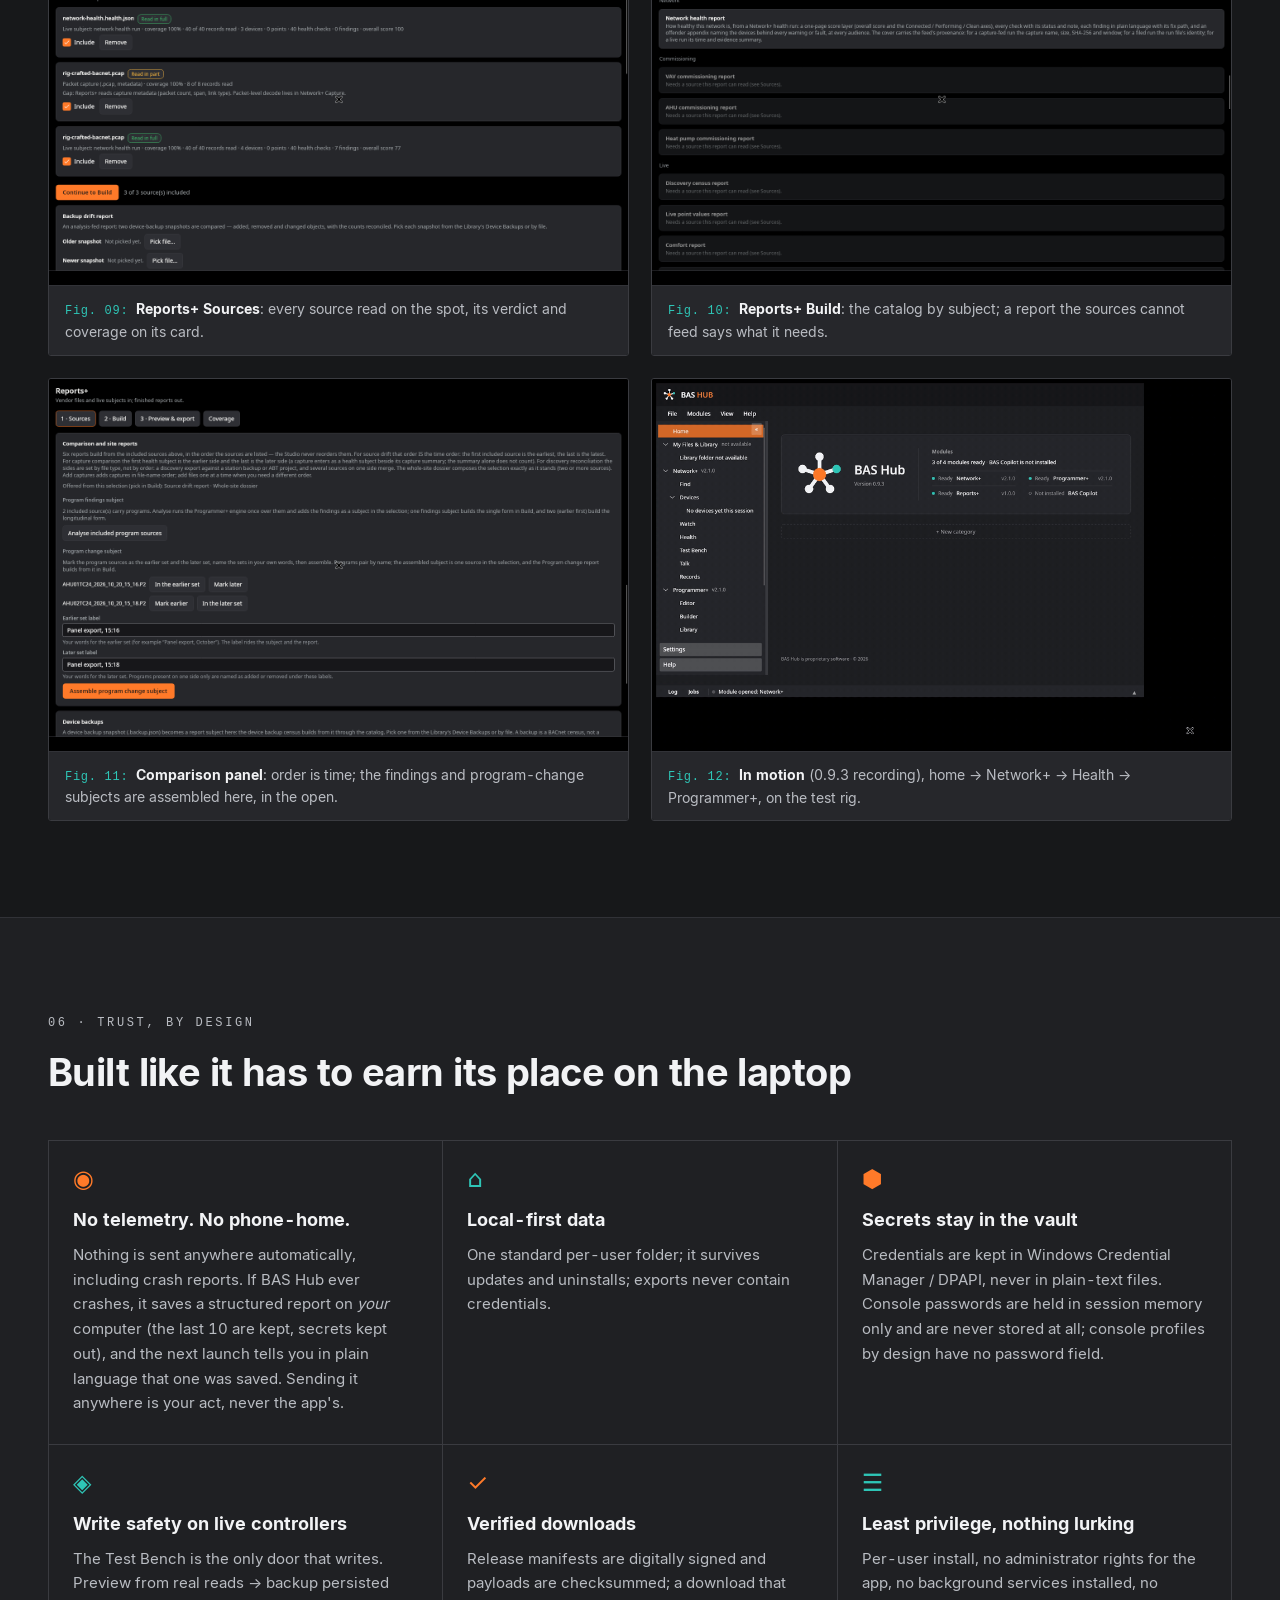
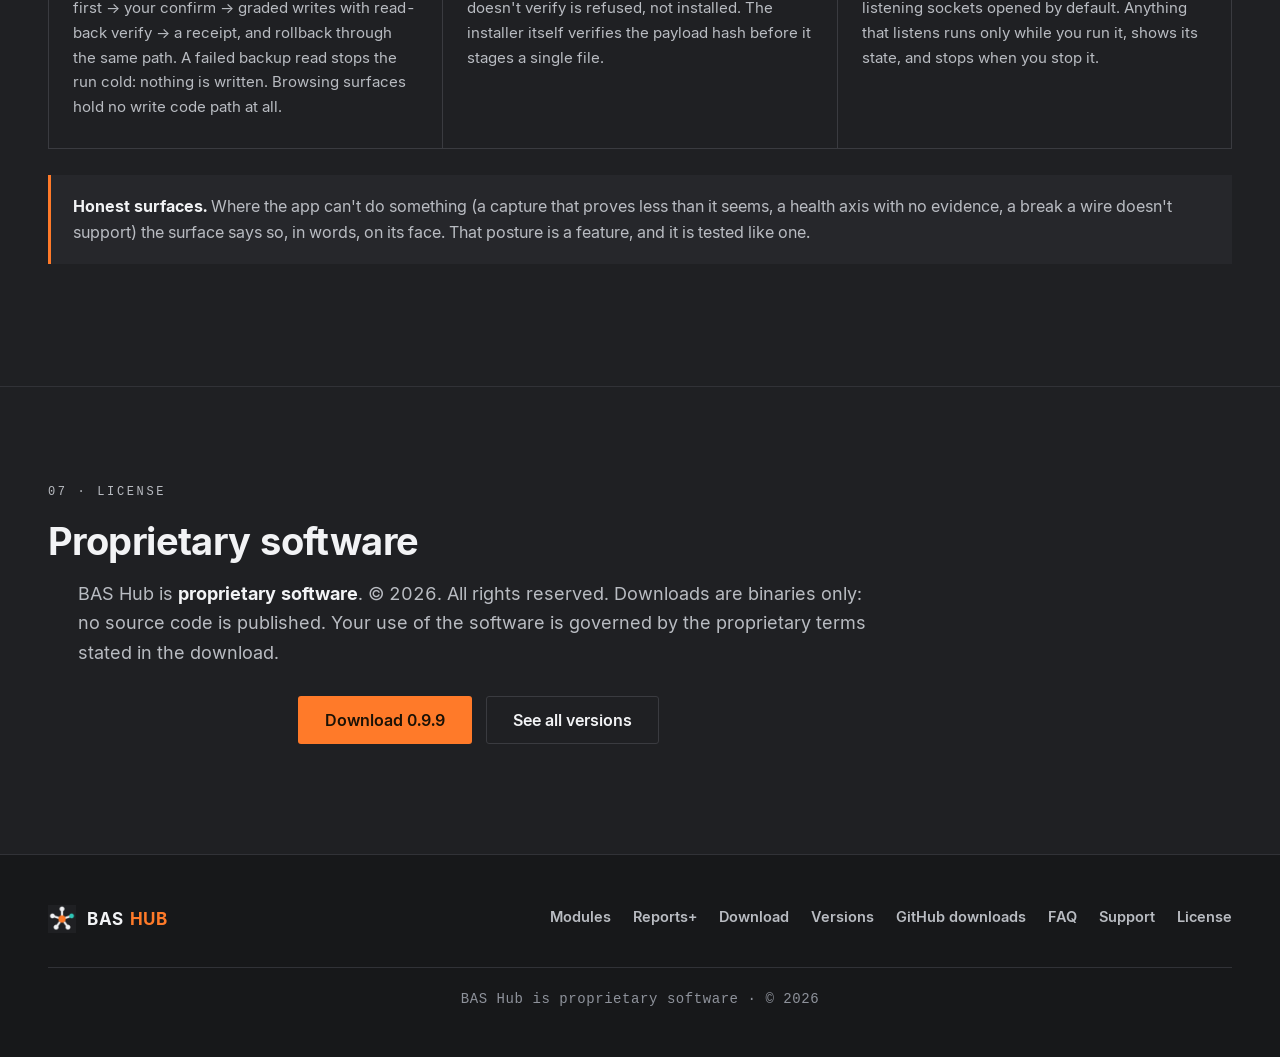
==== commit 2398577c: "Website: 0.9.9 iteration 3 live (0.9.9-iter3)" ====
--- a/index.html
+++ b/index.html
@@ -132,10 +132,10 @@
         <div class="chrome" aria-hidden="true"><i></i><i></i><i></i><span>BAS HUB (HOME) 0.9.9</span></div>
         <picture>
           <source srcset="assets/img/home.webp" type="image/webp">
-          <img src="assets/img/home.png" alt="Capture of the BAS Hub 0.9.9 home screen on Windows: the digest panel with the BAS Hub mark and Version 0.9.9 beside the module readiness list (Network+ v2.5.0, Programmer+ v2.2.1 and Reports+ v1.1.1 Ready; BAS Copilot needs attention, installed with no model), above the New category button" width="1180" height="633">
+          <img src="assets/img/home.png" alt="Capture of the BAS Hub 0.9.9 home screen on Windows: the digest panel with the BAS Hub mark and Version 0.9.9 beside the module readiness list (Network+ v2.6.0, Programmer+ v2.2.1 and Reports+ v1.1.1 Ready; BAS Copilot needs attention, installed with no model), above the New category button" width="1180" height="633">
         </picture>
       </div>
-      <p class="window-note"><em>The current build, as it opens.</em> Capture of 0.9.9 on Windows: the digest panel — the mark and version on the left, module readiness on the right (Network+ 2.5.0, Programmer+ 2.2.1, Reports+ 1.1.1; BAS Copilot installed with no model on this machine) — and your own categories and shortcuts below.</p>
+      <p class="window-note"><em>The current build, as it opens.</em> Capture of 0.9.9 on Windows: the digest panel — the mark and version on the left, module readiness on the right (Network+ 2.6.0, Programmer+ 2.2.1, Reports+ 1.1.1; BAS Copilot installed with no model on this machine) — and your own categories and shortcuts below.</p>
     </div>
   </div>
   <div class="wrap">
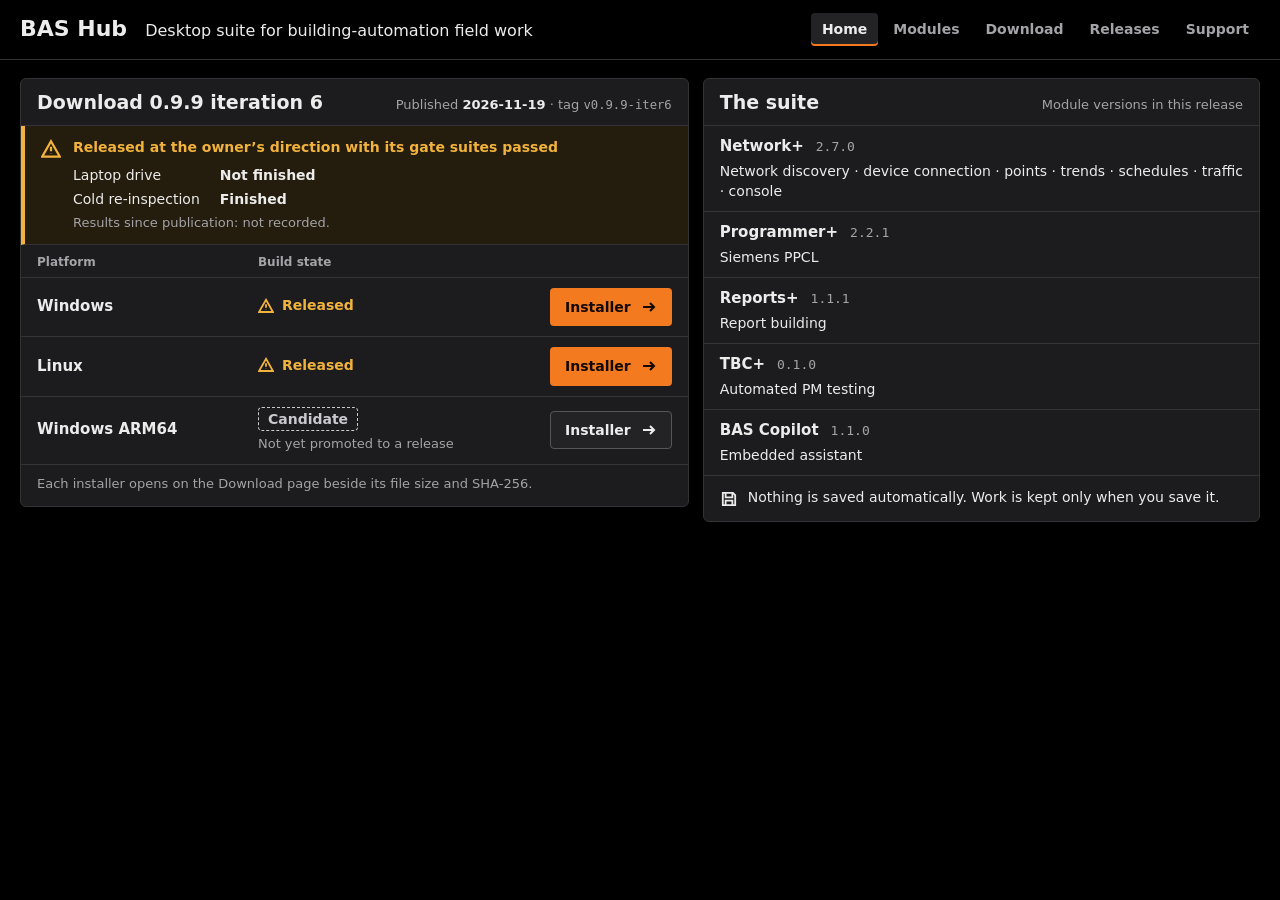
==== commit a165a358: "BAS Hub 0.9.9 iter6 — website roll" ====
--- a/index.html
+++ b/index.html
@@ -3,491 +3,211 @@
 <head>
 <meta charset="utf-8">
 <meta name="viewport" content="width=device-width, initial-scale=1">
-<title>BAS Hub: One app for controls field work</title>
-<meta name="description" content="BAS Hub is a desktop suite for building-automation controls work: Programmer+ for PPCL, Network+ for BACnet networks, Reports+ for reporting, and optional on-device BAS Copilot, one inventory and one backup system.">
-<meta property="og:type" content="website">
-<meta property="og:site_name" content="BAS Hub">
-<meta property="og:title" content="BAS Hub, One app for controls field work">
-<meta property="og:description" content="A desktop suite for building-automation controls work: Programmer+ for PPCL, Network+ for BACnet networks, Reports+ for reporting, and optional on-device BAS Copilot, one inventory and one backup system.">
-<meta property="og:url" content="https://bas-hub-app.github.io/">
-<meta property="og:image" content="https://bas-hub-app.github.io/assets/img/og-card.png">
-<meta property="og:image:width" content="1200">
-<meta property="og:image:height" content="630">
-<meta property="og:image:alt" content="BAS Hub, one app for controls field work: Programmer+, Network+, Reports+, BAS Copilot">
-<meta name="twitter:card" content="summary_large_image">
-<meta name="twitter:title" content="BAS Hub, One app for controls field work">
-<meta name="twitter:description" content="A desktop suite for building-automation controls work: Programmer+ for PPCL, Network+ for BACnet networks, Reports+ for reporting, and optional on-device BAS Copilot, one inventory and one backup system.">
-<meta name="twitter:image" content="https://bas-hub-app.github.io/assets/img/og-card.png">
-<link rel="icon" href="favicon.ico" sizes="any">
-<link rel="icon" type="image/png" sizes="32x32" href="assets/img/favicon-32.png">
-<link rel="apple-touch-icon" href="assets/img/apple-touch-icon.png">
-<link rel="manifest" href="site.webmanifest">
-<meta name="theme-color" content="#17181A">
-<script type="application/ld+json">
-{
-  "@context": "https://schema.org",
-  "@type": "SoftwareApplication",
-  "name": "BAS Hub",
-  "url": "https://bas-hub-app.github.io/",
-  "description": "A desktop suite for building-automation controls work: Programmer+ for PPCL, Network+ for BACnet networks, Reports+ for reporting, and optional on-device BAS Copilot: one inventory and one backup system.",
-  "applicationCategory": "BusinessApplication",
-  "operatingSystem": "Windows 10, Windows 11, Linux"
-}
-</script>
-<link rel="stylesheet" href="assets/css/site.css">
-<script>
-/* Restructure shim (2026-10-24): single-page anchors that external links
-   may still carry now live on their own pages; land each visitor on the
-   page that holds the section. Anchors that remain on this page are
-   untouched. */
-(function () {
-  var moved = {
-    "home": "modules.html#home", "programmer": "modules.html#programmer",
-    "network": "modules.html#network", "tour": "modules.html#tour",
-    "copilot": "modules.html#copilot", "help": "modules.html#help",
-    "reports": "modules.html#reports",
-    "download": "download.html#download", "pccheck": "download.html#pccheck",
-    "updates": "download.html#updates",
-    "faq": "support.html#faq", "support": "support.html#support",
-    "support-bug": "support.html#support-bug",
-    "support-feedback": "support.html#support-feedback"
-  };
-  var h = window.location.hash.replace(/^#/, "");
-  if (moved[h]) window.location.replace(moved[h]);
-})();
-</script>
-<link rel="preload" as="image" type="image/webp" href="assets/img/home.webp">
+<title>BAS Hub — desktop suite for building-automation field work</title>
+<style>
+  :root {
+    --bg: #000; --panel: #1c1c1e; --panel-2: #232326; --line: #333336;
+    --text: #ececec; --muted: #a3a3a8;
+    --accent: #f47a20; --accent-ink: #120800;
+    --amber: #f2b33d; --amber-bg: #241c0c;
+    --red: #ff6b5e; --red-bg: #2a1311;
+    --ok: #5fd27e; --ok-bg: #102116;
+    --cand: #c9c9cf;
+    --radius: 6px; --gap: 20px;
+    font-family: "Segoe UI Variable Text", "Segoe UI", system-ui, -apple-system, Roboto, "Helvetica Neue", Arial, sans-serif;
+    font-size: 16px; line-height: 1.45; color: var(--text); background: var(--bg);
+  }
+  * { box-sizing: border-box; }
+  html, body { margin: 0; background: var(--bg); }
+  a { color: inherit; }
+  p, ul, h1, h2 { margin: 0; }
+  :focus-visible { outline: 2px solid #fff; outline-offset: 3px; border-radius: 3px; }
+  .vh { position: absolute; width: 1px; height: 1px; overflow: hidden; clip: rect(0 0 0 0); white-space: nowrap; }
+  .skip { position: absolute; left: 16px; top: -60px; background: var(--text); color: #000; padding: 8px 12px; z-index: 10; font-weight: 700; }
+  .skip:focus { top: 8px; }
+  svg { flex: none; }
+
+  /* Site bar = identity: the wordmark is the page's H1, stated once */
+  header.site { display: flex; align-items: center; justify-content: space-between; gap: 12px 24px; flex-wrap: wrap;
+    min-height: 72px; padding: 10px 32px; border-bottom: 1px solid var(--line); }
+  .id { display: flex; align-items: baseline; gap: 6px 18px; flex-wrap: wrap; }
+  h1 { font-size: 26px; line-height: 1.1; font-weight: 700; }
+  h1 a { text-decoration: none; }
+  .desc { font-size: 18px; }
+  nav ul { list-style: none; padding: 0; display: flex; flex-wrap: wrap; gap: 4px; }
+  nav a { display: block; padding: 8px 14px; border-radius: 4px; text-decoration: none; color: var(--muted); font-weight: 600; }
+  nav a:hover { color: var(--text); background: var(--panel); }
+  nav a[aria-current="page"] { color: var(--text); background: var(--panel-2); box-shadow: inset 0 -2px 0 var(--accent); }
+
+  main { padding: 28px 32px 32px; display: grid; grid-template-columns: minmax(0, 1.2fr) minmax(0, 1fr); gap: var(--gap); align-items: start; max-width: 1920px; }
+
+  .panel { background: var(--panel); border: 1px solid var(--line); border-radius: var(--radius); }
+  .head { display: flex; align-items: baseline; justify-content: space-between; gap: 6px 16px; flex-wrap: wrap; padding: 16px 22px 14px; border-bottom: 1px solid var(--line); }
+  h2 { font-size: 22px; line-height: 1.2; font-weight: 700; }
+  .meta { color: var(--muted); font-size: 15px; }
+  .meta b { color: var(--text); font-weight: 600; }
+  code, .mono { font-family: "Cascadia Mono", Consolas, Menlo, monospace; font-size: .94em; }
+
+  /* Release status band: sits between the heading and the buttons, so it is read before any download */
+  .status { display: flex; gap: 12px; padding: 14px 22px; border-bottom: 1px solid var(--line); border-left: 4px solid; }
+  .status svg { width: 20px; height: 20px; margin-top: 2px; }
+  .status .lead { font-weight: 700; }
+  .status .sub { color: var(--muted); font-size: 15px; margin-top: 4px; }
+  .status.warn { background: var(--amber-bg); border-left-color: var(--amber); }
+  .status.warn svg, .status.warn .lead { color: var(--amber); }
+  .status.bad { background: var(--red-bg); border-left-color: var(--red); }
+  .status.bad svg, .status.bad .lead { color: var(--red); }
+  .status.good { background: var(--ok-bg); border-left-color: var(--ok); }
+  .status.good svg, .status.good .lead { color: var(--ok); }
+  .status.plain { background: var(--panel-2); border-left-color: var(--cand); }
+  .checks { list-style: none; padding: 0; margin-top: 8px; display: grid; grid-template-columns: max-content 1fr; gap: 4px 20px; }
+  .checks li { display: contents; }
+  .checks .r { font-weight: 600; }
+
+  table { width: 100%; border-collapse: collapse; }
+  th { text-align: left; font-size: 13px; font-weight: 600; color: var(--muted); padding: 12px 22px 8px; border-bottom: 1px solid var(--line); }
+  td { padding: 14px 22px; border-bottom: 1px solid var(--line); vertical-align: middle; }
+  tbody tr:last-child td { border-bottom: 0; }
+  .plat { font-weight: 700; font-size: 17px; white-space: nowrap; }
+  .def { display: block; margin-top: 4px; font-weight: 400; font-size: 14px; color: var(--muted); }
+  .st { display: inline-flex; align-items: center; gap: 8px; font-weight: 600; white-space: nowrap; }
+  .st svg { width: 16px; height: 16px; }
+  .st.ovr { color: var(--amber); }
+  .st.bad { color: var(--red); }
+  .st.good { color: var(--ok); }
+  .st.cand { color: var(--cand); border: 1px dashed var(--cand); border-radius: 4px; padding: 1px 9px; }
+  .st.none { color: var(--muted); font-weight: 400; }
+  td.act { text-align: right; width: 1%; white-space: nowrap; }
+  .btn { display: inline-flex; align-items: center; gap: 10px; padding: 10px 18px; border-radius: 4px; font-weight: 700;
+    text-decoration: none; white-space: nowrap; border: 1px solid transparent; }
+  .btn svg { width: 16px; height: 16px; }
+  .btn.primary { background: var(--accent); color: var(--accent-ink); }
+  .btn.primary:hover { background: #ff8c37; }
+  .btn.secondary { background: var(--panel-2); color: var(--text); border-color: #55555a; }
+  .btn.secondary:hover { border-color: var(--text); }
+  .foot { padding: 12px 22px 14px; color: var(--muted); font-size: 15px; border-top: 1px solid var(--line); }
+  .foot a { color: var(--text); }
+  .empty { padding: 22px; }
+  .empty p + p { margin-top: 6px; color: var(--muted); }
+
+  /* Suite: one panel, one list, one application */
+  .mods { list-style: none; padding: 0; }
+  .mods li { padding: 14px 22px; border-bottom: 1px solid var(--line); }
+  .mh { display: flex; align-items: baseline; gap: 12px; }
+  .mod { font-weight: 700; font-size: 17px; }
+  .ver { font-family: "Cascadia Mono", Consolas, Menlo, monospace; font-size: 15px; color: var(--muted); }
+  .ver.none { font-family: inherit; }
+  .scope { margin-top: 3px; }
+  .policy { display: flex; gap: 10px; align-items: flex-start; padding: 14px 22px 16px; }
+  .policy svg { width: 18px; height: 18px; margin-top: 3px; color: var(--text); }
+
+  /* 1366x768 class screens */
+  @media (max-width: 1600px) {
+    :root { font-size: 14px; --gap: 14px; }
+    header.site { min-height: 60px; padding: 8px 20px; }
+    h1 { font-size: 22px; } .desc { font-size: 16px; }
+    nav a { padding: 6px 11px; }
+    main { padding: 18px 20px 20px; }
+    h2 { font-size: 19px; }
+    .head { padding: 12px 16px 10px; }
+    .meta, .status .sub, .foot { font-size: 13px; }
+    .status { padding: 11px 16px; }
+    th { font-size: 12px; padding: 9px 16px 6px; }
+    td { padding: 10px 16px; }
+    .plat, .mod { font-size: 15px; } .def { font-size: 13px; } .ver { font-size: 13px; }
+    .btn { padding: 8px 14px; }
+    .foot { padding: 10px 16px 12px; }
+    .mods li { padding: 10px 16px; }
+    .policy { padding: 11px 16px 13px; }
+  }
+  /* Reflow (WCAG 1.4.10): single column, table rows become stacked blocks */
+  @media (max-width: 900px) {
+    header.site { padding: 10px 16px; }
+    main { grid-template-columns: minmax(0, 1fr); padding: 14px 12px; }
+    thead { position: absolute; width: 1px; height: 1px; overflow: hidden; clip: rect(0 0 0 0); }
+    table, tbody, tr, td { display: block; width: auto; }
+    tbody tr { padding: 12px 16px; border-bottom: 1px solid var(--line); }
+    tbody tr:last-child { border-bottom: 0; }
+    td { padding: 3px 0; border: 0; }
+    td.act { text-align: left; padding-top: 8px; }
+    .plat, .st { white-space: normal; }
+  }
+</style>
 </head>
 <body>
-<a class="skip-link" href="#main">Skip to content</a>
-
-<header class="site-header">
-  <div class="wrap">
-    <a class="brand" href="index.html" aria-label="BAS Hub: home">
-      <img src="assets/img/hub-icon.png" alt="" width="34" height="34">
-      <span class="wordmark">BAS <em>HUB</em></span>
-    </a>
-    <button class="nav-toggle" type="button" aria-expanded="false" aria-controls="main-nav" aria-label="Toggle navigation">☰</button>
-    <nav class="main-nav" id="main-nav" aria-label="Main">
-      <div class="nav-group" data-nav-group>
-        <button class="nav-group-btn" type="button" aria-expanded="false" aria-controls="modules-menu" data-nav-group-btn>Explore modules <span class="caret" aria-hidden="true"></span></button>
-        <span class="nav-group-label" aria-hidden="true">Explore modules</span>
-        <div class="nav-dropdown" id="modules-menu" data-nav-dropdown>
-          <a href="modules.html#home"><span class="nd-name">The Hub</span><span class="nd-spec">Home screen and launcher</span></a>
-          <a href="modules.html#programmer"><span class="nd-name">Programmer+</span><span class="nd-spec">PPCL workbench (editor, builder, simulator</span></a>
-          <a href="modules.html#network"><span class="nd-name">Network+</span><span class="nd-spec">Network workbench) find, watch, health, prove</span></a>
-          <a href="modules.html#reports"><span class="nd-name">Reports+</span><span class="nd-spec">The reporting studio: files and live subjects in, reports out</span></a>
-          <a href="modules.html#copilot"><span class="nd-name">BAS Copilot</span><span class="nd-spec">Optional assistant: runs on this computer</span></a>
-          <a class="nd-all" href="#stage"><span class="nd-name">All modules, on stage</span><span class="nd-arrow" aria-hidden="true">→</span></a>
-        </div>
-      </div>
-      <a href="modules.html">Modules</a>
-      <a href="#screenshots">Screenshots</a>
-      <a href="#trust">Trust</a>
-      <a href="download.html">Download</a>
-      <a href="releases.html">Versions</a>
-      <a href="support.html">Support</a>
-    </nav>
-    <button class="palette-btn" type="button" data-palette-open aria-label="Open the site navigator (Control K)"><span class="pb-label">Site index</span><kbd>Ctrl K</kbd></button>
-    <a class="btn btn-primary btn-sm header-cta" data-dl href="download.html#download">Download</a>
+<a class="skip" href="#download">Skip to download</a>
+
+<header class="site">
+  <div class="id">
+    <h1><a href="./">BAS Hub</a></h1>
+    <p class="desc">Desktop suite for building-automation field work</p>
   </div>
+  <nav aria-label="Site">
+    <ul>
+      <li><a href="./" aria-current="page">Home</a></li>
+      <li><a href="modules/">Modules</a></li>
+      <li><a href="download/">Download</a></li>
+      <li><a href="releases/">Releases</a></li>
+      <li><a href="support/">Support</a></li>
+    </ul>
+  </nav>
 </header>
 
-<main id="main">
-<!-- ================= HERO ================= -->
-<section class="hero" aria-labelledby="hero-title">
-  <div class="wrap hero-grid">
-    <div class="hero-copy">
-      <p class="hero-eyebrow">Desktop suite (building-automation controls) Build 0.9.9</p>
-      <h1 id="hero-title">BAS <em>HUB</em></h1>
-      <p class="tagline">One app for controls field work.</p>
-      <p class="positioning">A desktop suite for building-automation controls work. Instead of separate tools (one for programming, one for discovery, one for captures, one for the terminal, a spreadsheet for the records) BAS Hub is one app whose modules share <strong>one device inventory and one backup system</strong>.</p>
-      <div class="cta-row">
-        <a class="btn btn-primary" data-dl href="download.html#download">Download 0.9.9</a>
-        <a class="btn btn-ghost" href="#demo">Watch the demo</a>
-      </div>
-      <p class="hero-modules">Programmer+ &nbsp;&middot;&nbsp; Network+ &nbsp;&middot;&nbsp; Reports+ &nbsp;&middot;&nbsp; BAS Copilot <span>(optional)</span></p>
+<main>
+<!-- download:start -->
+  <section class="panel" id="download" aria-labelledby="dl-h">
+    <div class="head">
+      <h2 id="dl-h">Download 0.9.9 iteration 6</h2>
+      <span class="meta">Published <b>2026-11-19</b> · tag <code>v0.9.9-iter6</code></span>
     </div>
-    <figure class="hero-art">
-      <svg class="hub-assembly" viewBox="35 40 250 222" role="img" aria-label="The BAS Hub R3 mark: a five-spoke hub with an orange centre and one teal live node, assembling spoke by spoke">
-        <line class="spoke s1" x1="160" y1="160" x2="160" y2="62"/>
-        <line class="spoke s2" x1="160" y1="160" x2="253" y2="130"/>
-        <line class="spoke s3" x1="160" y1="160" x2="218" y2="239"/>
-        <line class="spoke s4" x1="160" y1="160" x2="102" y2="239"/>
-        <line class="spoke s5" x1="160" y1="160" x2="67" y2="130"/>
-        <circle class="node n1" cx="160" cy="62" r="10"/>
-        <circle class="pulse-ring" cx="253" cy="130" r="10"/>
-        <circle class="node n2 live" cx="253" cy="130" r="10"/>
-        <circle class="node n3" cx="218" cy="239" r="10"/>
-        <circle class="node n4" cx="102" cy="239" r="10"/>
-        <circle class="node n5" cx="67" cy="130" r="10"/>
-        <circle class="hub-centre" cx="160" cy="160" r="15"/>
-      </svg>
-      <figcaption>The R3 hub mark: five spokes, one live node.</figcaption>
-    </figure>
-  </div>
-  <div class="wrap">
-    <div class="hero-stage">
-      <div class="app-window">
-        <div class="chrome" aria-hidden="true"><i></i><i></i><i></i><span>BAS HUB (HOME) 0.9.9</span></div>
-        <picture>
-          <source srcset="assets/img/home.webp" type="image/webp">
-          <img src="assets/img/home.png" alt="Capture of the BAS Hub 0.9.9 home screen on Windows: the digest panel with the BAS Hub mark and Version 0.9.9 beside the module readiness list (Network+ v2.6.0, Programmer+ v2.2.1 and Reports+ v1.1.1 Ready; BAS Copilot needs attention, installed with no model), above the New category button" width="1180" height="633">
-        </picture>
-      </div>
-      <p class="window-note"><em>The current build, as it opens.</em> Capture of 0.9.9 on Windows: the digest panel — the mark and version on the left, module readiness on the right (Network+ 2.6.0, Programmer+ 2.2.1, Reports+ 1.1.1; BAS Copilot installed with no model on this machine) — and your own categories and shortcuts below.</p>
-    </div>
-  </div>
-  <div class="wrap">
-    <dl class="spec-strip" aria-label="Product facts">
-      <div><dt>Release</dt><dd>0.9.9, current</dd></div>
-      <div><dt>Platform</dt><dd>Windows x64 · Linux x64</dd></div>
-      <div><dt>Modules</dt><dd>4</dd></div>
-      <div><dt>Telemetry</dt><dd>None</dd></div>
-      <div><dt>License</dt><dd>Proprietary</dd></div>
-    </dl>
-  </div>
-</section>
-
-
-<!-- ================= DEMO ================= -->
-<section class="section" id="demo" aria-labelledby="demo-title" style="padding-bottom:64px;">
-  <div class="wrap">
-    <div class="section-head">
-      <p class="eyebrow teal">01 &middot; The demo</p>
-      <h2 id="demo-title">The app in motion</h2>
-      <p class="lead">A recording of the 0.9.3 build: Home → Network+ → Health → Programmer+. Every frame is the real app, of the build named — the current build opens Network+ on the Scan page, and the shell has changed since this recording (see the screenshots below).</p>
-    </div>
-    <div class="device-frame">
-      <div class="chrome" aria-hidden="true"><i></i><i></i><i></i><span>BAS HUB, DEMO</span></div>
-      <div class="film" data-film data-gif="assets/img/demo.gif" data-alt="Recording of the 0.9.3 build in use: from the home screen into Network+, the network health workspace, back home, and into the Programmer+ Builder">
-        <a class="film-poster" href="assets/img/demo.gif" aria-label="Play the 26-second demo recording of the 0.9.3 build in use">
-          <picture>
-            <source srcset="assets/img/demo-poster.webp" type="image/webp">
-            <img class="poster-img" src="assets/img/demo-poster.png" alt="First frame of the demo: the BAS Hub home screen" width="1000" height="643">
-          </picture>
-          <span class="film-play" aria-hidden="true"><span class="disc"></span><span>Play, 26 sec</span></span>
-        </a>
+    <div class="status warn" role="note">
+      <svg viewBox="0 0 16 16" fill="none" stroke="currentColor" stroke-width="1.8" aria-hidden="true"><path d="M8 1.8 15 14H1z"/><path d="M8 6.2v3.6M8 11.6v.1"/></svg>
+      <div>
+        <p class="lead">Released at the owner’s direction with its gate suites passed</p>
+        <ul class="checks" aria-label="Release checks">
+          <li><span>Laptop drive</span><span class="r">Not finished</span></li>
+          <li><span>Cold re-inspection</span><span class="r">Finished</span></li>
+        </ul>
+        <p class="sub">Results since publication: not recorded.</p>
       </div>
     </div>
-    <p class="figure-note"><em>The full 26-second loop, recorded on the test rig from the 0.9.3 build, shown as a still until you press Play, so the page never moves on its own.</em></p>
-  </div>
-</section>
-
-
-<!-- ================= WHO / COMPARISON ================= -->
-<section class="section alt" aria-labelledby="who-title">
-  <div class="wrap">
-    <div class="section-head">
-      <p class="eyebrow">02 &middot; Who it's for</p>
-      <h2 id="who-title">Written in the language of the work</h2>
-      <p class="lead">Controls technicians and engineers who commission, service, and troubleshoot building automation systems: BACnet networks that misbehave, PPCL programs that need writing or fixing, devices that need proving before you leave the site. BAS Hub's screens start from the job you came to do, not from the protocol underneath it.</p>
+    <table>
+      <thead><tr><th scope="col">Platform</th><th scope="col">Build state</th><th scope="col"><span class="vh">Installer</span></th></tr></thead>
+      <tbody>
+        <tr>
+          <td class="plat">Windows</td>
+          <td><span class="st ovr"><svg viewBox="0 0 16 16" fill="none" stroke="currentColor" stroke-width="1.8" aria-hidden="true"><path d="M8 1.8 15 14H1z"/><path d="M8 6.2v3.6M8 11.6v.1"/></svg>Released</span></td>
+          <td class="act"><a class="btn primary" href="download/#windows" aria-label="Windows installer, 0.9.9 iteration 6, with size and SHA-256">Installer<svg viewBox="0 0 16 16" fill="none" stroke="currentColor" stroke-width="2" aria-hidden="true"><path d="M2 8h11M9 4l4 4-4 4"/></svg></a></td>
+        </tr>
+        <tr>
+          <td class="plat">Linux</td>
+          <td><span class="st ovr"><svg viewBox="0 0 16 16" fill="none" stroke="currentColor" stroke-width="1.8" aria-hidden="true"><path d="M8 1.8 15 14H1z"/><path d="M8 6.2v3.6M8 11.6v.1"/></svg>Released</span></td>
+          <td class="act"><a class="btn primary" href="download/#linux" aria-label="Linux installer, 0.9.9 iteration 6, with size and SHA-256">Installer<svg viewBox="0 0 16 16" fill="none" stroke="currentColor" stroke-width="2" aria-hidden="true"><path d="M2 8h11M9 4l4 4-4 4"/></svg></a></td>
+        </tr>
+        <tr>
+          <td class="plat">Windows ARM64</td>
+          <td><span class="st cand">Candidate</span><span class="def">Not yet promoted to a release</span></td>
+          <td class="act"><a class="btn secondary" href="download/#windows-arm64" aria-label="Windows ARM64 candidate installer, 0.9.9 iteration 6, with size and SHA-256">Installer<svg viewBox="0 0 16 16" fill="none" stroke="currentColor" stroke-width="2" aria-hidden="true"><path d="M2 8h11M9 4l4 4-4 4"/></svg></a></td>
+        </tr>
+      </tbody>
+    </table>
+    <p class="foot">Each installer opens on the Download page beside its file size and SHA-256.</p>
+  </section>
+<!-- download:end -->
+
+  <section class="panel" aria-labelledby="suite-h">
+    <div class="head">
+      <h2 id="suite-h">The suite</h2>
+      <span class="meta">Module versions in this release</span>
     </div>
-    <h3 style="font-size:22px;margin:0 0 18px;">One hub, not a folder of tools</h3>
-    <div class="table-scroll" tabindex="0">
-      <table class="data compare">
-        <thead>
-          <tr><th scope="col">The job</th><th scope="col">The usual sprawl</th><th scope="col">In BAS Hub</th></tr>
-        </thead>
-        <tbody>
-          <tr><td>Keep track of devices</td><td>Every tool keeps its own list, or a spreadsheet does</td><td><strong>One inventory</strong> every module shares; find a device once, use it everywhere</td></tr>
-          <tr><td>Write and check a PPCL program</td><td>An editor here, a separate checker there, files passed by hand</td><td>Editor, checks, builder, simulator, and debugger in <strong>one workbench</strong></td></tr>
-          <tr><td>Change something on a live controller</td><td>Command it and rely on your own ritual for safety</td><td><strong>Preview → backup → confirm → verify → rollback</strong>, the same path every time</td></tr>
-          <tr><td>Read a packet capture</td><td>Raw hex and a protocol reference open beside it</td><td><strong>Plain sentences first</strong>, full decode underneath</td></tr>
-          <tr><td>Know whether the network is healthy</td><td>Gut feel and spot checks</td><td>A <strong>40-check catalog</strong> whose score always shows its findings</td></tr>
-          <tr><td>Turn the work into a report</td><td>A document assembled by hand: screenshots, re-typed numbers, a spreadsheet&rsquo;s totals</td><td><strong>Reports+</strong>: 60 report subjects in one studio, fed by your files or handed over from Network+ and Programmer+; PDF, XLSX, CSV, TXT out</td></tr>
-          <tr><td>Get a second pair of eyes</td><td>A cloud chatbot, and your site data on someone else's server</td><td><strong>BAS Copilot</strong>: optional, on-device, or not installed at all</td></tr>
-        </tbody>
-      </table>
-    </div>
-  </div>
-</section>
-
-
-<!-- ================= MODULES ================= -->
-<section class="section" id="modules" aria-labelledby="modules-title">
-  <div class="wrap">
-    <div class="section-head">
-      <p class="eyebrow teal">03 &middot; Modules</p>
-      <h2 id="modules-title">Four modules, one inventory</h2>
-      <p class="lead">A device you find in Network+ is the same record everywhere. A write to a live controller goes through the same safety path every time. And the work itself — the files, the runs, the evidence — becomes finished reports in Reports+. Your data lives on your laptop, in the Library&rsquo;s real folders, and nothing leaves it unless you send it.</p>
-    </div>
-    <div class="module-grid">
-      <article class="module-card">
-        <img src="assets/img/icon-hub.png" alt="Hub icon" width="62" height="62">
-        <h3>The Hub</h3>
-        <p>The home screen and launcher. The digest: module readiness in plain words, your own categories of shortcuts to the tools you already use, one settings home.</p>
-        <a class="more" href="modules.html#home">See the home screen →</a>
-      </article>
-      <article class="module-card">
-        <img src="assets/img/icon-programmer.png" alt="Programmer+ icon" width="62" height="62">
-        <h3>Programmer+</h3>
-        <p>The PPCL workbench: editor, block builder, simulator and debugger, point database, and code library.</p>
-        <a class="more" href="modules.html#programmer">Explore Programmer+ →</a>
-      </article>
-      <article class="module-card">
-        <img src="assets/img/icon-network.png" alt="Network+ icon" width="62" height="62">
-        <h3>Network+</h3>
-        <p>The network workbench: find devices, look at them, watch traffic, check health, prove changes, talk, and keep records.</p>
-        <a class="more" href="modules.html#network">Explore Network+ →</a>
-      </article>
-      <article class="module-card">
-        <span class="text-mark" aria-hidden="true">R+</span>
-        <h3>Reports+</h3>
-        <p>The reporting studio: 60 report subjects, built, previewed, edited, and exported in one place — fed by vendor files, and by live subjects handed over from Network+ and Programmer+. Audiences and redaction per build; configurations saved as definitions.</p>
-        <a class="more" href="modules.html#reports">Explore Reports+ &rarr;</a>
-      </article>
-      <article class="module-card">
-        <img src="assets/img/icon-copilot.png" alt="BAS Copilot icon" width="62" height="62">
-        <h3>BAS Copilot <span class="opt">(optional)</span></h3>
-        <p>An assistant that runs entirely on your computer. If you don't install it, there is no chat surface anywhere in BAS Hub.</p>
-        <a class="more" href="modules.html#copilot">How Copilot works →</a>
-      </article>
-    </div>
-  </div>
-</section>
-
-
-<!-- ================= ON STAGE (pinned showcase) ================= -->
-<section class="section alt" id="stage" aria-labelledby="stage-title">
-  <div class="wrap">
-    <div class="section-head">
-      <p class="eyebrow">04 &middot; On stage</p>
-      <h2 id="stage-title">Each module, in turn</h2>
-      <p class="lead">Scroll, and the stage changes hands: the home screen, the programming workbench, the network workbench, the reporting studio, and the optional assistant, each with the facts that define it. (With reduced motion set, the stage unpins and every module simply follows its text.) The module figures are captures from earlier builds; the home figure is the current 0.9.9 capture.</p>
-    </div>
-    <div class="stage" data-stage>
-      <div class="stage-steps">
-        <article class="stage-step" data-stage-step data-img="assets/img/home.png" data-eyebrow="Stage 01: The Hub" data-cap="<b>The home screen.</b> The digest panel: mark and version at the left, module readiness at the right; your categories and shortcuts below.">
-          <h3>The Hub</h3>
-          <p>One launcher for the suite. The digest panel states, module by module, what is installed, what is ready, and what needs attention, in plain words; below it, your own categories hold shortcuts to the external tools you already use.</p>
-          <ul class="specs">
-            <li><b>Ready states are earned</b>, the digest says Ready only when the module checks out</li>
-            <li class="o"><b>No site mode</b>: nothing to pick before your tools open</li>
-            <li><b>One settings home</b> for the whole suite</li>
-          </ul>
-          <figure class="step-fig plain-frame"><img width="1180" height="760" src="assets/img/home.png" alt="The BAS Hub home screen: the digest panel with the BAS Hub mark and version beside the module readiness list (Network+, Reports+ and Programmer+ Ready, BAS Copilot not installed), above a New category button" loading="lazy"><span class="cap"><b>The home screen</b>, the digest: readiness at the right; your categories below.</span></figure>
-        </article>
-        <article class="stage-step" data-stage-step data-img="assets/img/editor.png" data-eyebrow="Stage 02: Programmer+" data-cap="<b>The PPCL editor.</b> Checks run as you type; the findings panel says what to do and why.">
-          <h3>Programmer+</h3>
-          <p>The PPCL workbench: an editor that checks as you type, a block builder and decision tables that compile to program text, and a simulator and debugger for proving logic before a panel ever sees it.</p>
-          <ul class="specs">
-            <li><b>97 named diagnostics</b>, every finding states the fix, the reason, and its source</li>
-            <li class="o"><b>31 block types</b>, sequences, and decision tables compile to PPCL</li>
-            <li><b>Time-scrub</b> back through every recorded pass of a run</li>
-          </ul>
-          <figure class="step-fig plain-frame"><img width="1400" height="900" src="assets/img/editor.png" alt="The Programmer+ editor checking a program as it is typed, with the findings panel below the code" loading="lazy"><span class="cap"><b>The PPCL editor</b>: checks as you type.</span></figure>
-        </article>
-        <article class="stage-step" data-stage-step data-img="assets/img/device-page.png" data-eyebrow="Stage 03: Network+" data-cap="<b>The device page.</b> One device, one page; every job for it starts from the same record.">
-          <h3>Network+</h3>
-          <p>The network workbench. Network+ opens on the Scan page — connect, scan, and the session's devices in one table — and one page per device is the spine from there: protocols are capabilities of the device, never separate rooms to visit.</p>
-          <ul class="specs">
-            <li><b>40-check health catalog</b>, three axes, and an axis with no evidence says <i>Not measured</i></li>
-            <li class="o"><b>Test Bench is the only door that writes</b>, preview, backup, confirm, verify, rollback</li>
-            <li><b>Watch</b> reads captures back in plain sentences, decode underneath</li>
-          </ul>
-          <figure class="step-fig plain-frame"><img width="1400" height="900" src="assets/img/device-page.png" alt="A Network+ device page for a BACnet controller: state and health cards, then the cards for every job on that device" loading="lazy"><span class="cap"><b>The device page</b>, one device, one page.</span></figure>
-        </article>
-        <article class="stage-step" data-stage-step data-img="assets/img/reportsplus-studio-build.png" data-eyebrow="Stage 04: Reports+" data-cap="<b>Reports+ Build.</b> The catalog by subject; a report the sources cannot feed states the source it needs.">
-          <h3>Reports+</h3>
-          <p>The reporting studio. Vendor files and live subjects in; finished reports out — built, previewed, edited, and exported in one place, from one catalog the studio and its coverage page both read, so they cannot drift apart.</p>
-          <ul class="specs">
-            <li><b>60 report subjects</b>, grouped by the job: inventory, programs, files, captures, network, commissioning, live, compare, site</li>
-            <li class="o"><b>File-fed and module-fed</b>: files you add, and subjects handed over by Network+ and Programmer+ with Report on this&hellip;</li>
-            <li><b>Audiences, redaction, depth</b> per build; configurations saved as named definitions; PDF, XLSX, CSV, TXT out</li>
-          </ul>
-          <figure class="step-fig plain-frame"><img width="1400" height="900" src="assets/img/reportsplus-studio-build.png" alt="The Reports+ studio at the Build stage: report cards grouped by subject, each stating what it answers and the source it needs" loading="lazy"><span class="cap"><b>Reports+ Build</b>: the catalog, by subject.</span></figure>
-        </article>
-        <article class="stage-step" data-stage-step data-img="assets/img/copilot.png" data-eyebrow="Stage 05: BAS Copilot" data-cap="<b>BAS Copilot.</b> States its terms on its face: everything runs on this computer.">
-          <h3>BAS Copilot <span class="opt">(optional)</span></h3>
-          <p>An assistant that runs entirely on your computer: chosen at install, sized to your hardware, and absent without a trace if you skip it. It explains and drafts; it never acts.</p>
-          <ul class="specs">
-            <li><b>Zero egress by construction</b>, the module ships with no networking code of its own</li>
-            <li class="o"><b>Four tiers, gated by RAM</b>: Setup offers only what the machine runs well</li>
-            <li><b>Skip it, and there is no chat surface anywhere</b> in the suite</li>
-          </ul>
-          <figure class="step-fig plain-frame"><img width="1400" height="900" src="assets/img/copilot.png" alt="The BAS Copilot panel open beside the Programmer+ editor, stating that it runs entirely on this computer" loading="lazy"><span class="cap"><b>BAS Copilot</b>: runs on this computer, or not at all.</span></figure>
-        </article>
-      </div>
-      <div class="stage-visual" aria-hidden="true">
-        <div class="stage-progress"><i class="on"></i><i></i><i></i><i></i><i></i></div>
-        <div class="stage-frame">
-          <img width="1180" height="760" data-stage-img src="assets/img/home.png" alt="">
-          <div class="stage-cap"><span class="sc-eyebrow" data-stage-eyebrow>Stage 01: The Hub</span><span data-stage-cap><b>The home screen.</b> Built-in Modules pinned at top; your categories and shortcuts below.</span></div>
-        </div>
-      </div>
-    </div>
-  </div>
-</section>
-
-
-<!-- ================= GALLERY ================= -->
-<section class="section alt" id="screenshots" aria-labelledby="shots-title">
-  <div class="wrap">
-    <div class="section-head">
-      <p class="eyebrow teal">05 &middot; Screenshots</p>
-      <h2 id="shots-title">The real app, as shipped</h2>
-      <p class="lead">Real captures of earlier builds (0.9.4 and before) and their test rigs, no mockups, no staged data presented as a real site: they show those builds, not the current one — the current build is the 0.9.9 home capture at the top of this page. Select any screenshot to view it full-size.</p>
-    </div>
-    <div class="gallery">
-      <a class="shot-frame" href="assets/img/device-page.png" data-lightbox data-alt="Rig capture of the Network+ device page in 0.9.4, Properties tab: the constant header with device actions, the alarm banner, and the three across fact sheet for a fictional seed controller" data-caption="<b>The device page (rig capture)</b>, Properties first: identity, state, and network facts for one device, with fictional seed data.">
-        <img width="1400" height="900" src="assets/img/device-page.png" alt="Rig capture of the Network+ device page in 0.9.4, Properties tab: the constant header with device actions, the alarm banner, and the three across fact sheet for a fictional seed controller" loading="lazy">
-        <span class="cap"><b>The device page (rig capture)</b>, Properties first: identity, state, and network facts for one device, with fictional seed data.</span>
-      </a>
-      <a class="shot-frame" href="assets/img/health.png" data-lightbox data-alt="Rig capture of the Help window opened by Contextual Help in 0.9.4, resolved to the topic for the current screen and stamped Help for BAS Hub 0.9.4" data-caption="<b>Contextual Help (rig capture)</b>: Help opens at the topic for the screen you are on, stamped to this build.">
-        <img width="1400" height="900" src="assets/img/health.png" alt="Rig capture of the Help window opened by Contextual Help in 0.9.4, resolved to the topic for the current screen and stamped Help for BAS Hub 0.9.4" loading="lazy">
-        <span class="cap"><b>Contextual Help (rig capture)</b>: Help opens at the topic for the screen you are on, stamped to this build.</span>
-      </a>
-      <a class="shot-frame" href="assets/img/watch.png" data-lightbox data-alt="Network+ Watch reading a capture back as a list of plain-language sentences, one per conversation event" data-caption="Watch, a capture read back in plain sentences. (Demonstration capture file; live capture uses the optional Npcap step at install.)">
-        <img width="1400" height="900" src="assets/img/watch.png" alt="Network+ Watch reading a capture back as a list of plain-language sentences, one per conversation event" loading="lazy">
-        <span class="cap"><b>Watch</b>: a capture read back in plain sentences. <em>(Demonstration capture file; live capture uses the optional Npcap step at install.)</em></span>
-      </a>
-      <a class="shot-frame" href="assets/img/console.png" data-lightbox data-alt="The Network+ console in a terminal session, with canned commands and special keys offered beside the terminal" data-caption="Console, a real VT terminal, your usual commands one tap away, session logs filed to Records.">
-        <img width="1400" height="900" src="assets/img/console.png" alt="The Network+ console in a terminal session, with canned commands and special keys offered beside the terminal" loading="lazy">
-        <span class="cap"><b>Console</b>, a real VT terminal, your usual commands one tap away, session logs filed to Records.</span>
-      </a>
-      <a class="shot-frame" href="assets/img/settings.png" data-lightbox data-alt="Rig capture of BAS Hub Settings, General page, in 0.9.4, on the test rig profile" data-caption="<b>Settings (rig capture)</b>: one Settings home for the suite and its modules, as shipped in 0.9.4.">
-        <img width="1400" height="900" src="assets/img/settings.png" alt="Rig capture of BAS Hub Settings, General page, in 0.9.4, on the test rig profile" loading="lazy">
-        <span class="cap"><b>Settings (rig capture)</b>: one Settings home for the suite and its modules, as shipped in 0.9.4.</span>
-      </a>
-      <a class="shot-frame" href="assets/img/prove-run.png" data-lightbox data-alt="Rig capture of the Programmer+ Editor in 0.9.4, in its honest empty state: no program open, nothing preloaded" data-caption="<b>Programmer+ (rig capture)</b>: the Editor as it opens, no program loaded until you open one.">
-        <img width="1400" height="900" src="assets/img/prove-run.png" alt="Rig capture of the Programmer+ Editor in 0.9.4, in its honest empty state: no program open, nothing preloaded" loading="lazy">
-        <span class="cap"><b>Programmer+ (rig capture)</b>: the Editor as it opens, no program loaded until you open one.</span>
-      </a>
-      <a class="shot-frame" href="assets/img/netplus-find-results.png" data-lightbox data-alt="Rig capture of the Network+ Scan Network page in 0.9.4: the connection pill at the top right, the scan strip, and the temporary network table in its honest empty state, with fictional seed devices in the tree" data-caption="<b>Scan Network (rig capture)</b>: one page, a temporary network for this session, devices in their kind bands. Fictional seed data.">
-        <img width="1400" height="900" src="assets/img/netplus-find-results.png" alt="Rig capture of the Network+ Scan Network page in 0.9.4: the connection pill at the top right, the scan strip, and the temporary network table in its honest empty state, with fictional seed devices in the tree" loading="lazy">
-        <span class="cap"><b>Scan Network (rig capture)</b>: one page, a temporary network for this session, devices in their kind bands. Fictional seed data.</span>
-      </a>
-      <a class="shot-frame" href="assets/img/netplus-find-grid.png" data-lightbox data-alt="Rig capture of the Scan Network connection control expanded in the Not connected state in 0.9.4: BACnet/IP fields, the adapter editor door, and the UDP port" data-caption="<b>The connection control (rig capture)</b>: one pill, three honest states; editable only while not connected.">
-        <img width="1400" height="900" src="assets/img/netplus-find-grid.png" alt="Rig capture of the Scan Network connection control expanded in the Not connected state in 0.9.4: BACnet/IP fields, the adapter editor door, and the UDP port" loading="lazy">
-        <span class="cap"><b>The connection control (rig capture)</b>: one pill, three honest states; editable only while not connected.</span>
-      </a>
-      <a class="shot-frame" href="assets/img/reportsplus-studio-sources.png" data-lightbox data-alt="The Reports+ studio at Sources: source cards with their verdicts, Read in full and Read in part, their coverage and counts, and the backup-drift analysis set-up below" data-caption="Reports+ Sources: every source read on the spot, its verdict on its card.">
-        <img width="1400" height="900" src="assets/img/reportsplus-studio-sources.png" alt="The Reports+ studio at Sources: source cards with their verdicts, Read in full and Read in part, their coverage and counts, and the backup-drift analysis set-up below" loading="lazy">
-        <span class="cap"><b>Reports+ Sources</b>: every source read on the spot, its verdict and coverage on its card.</span>
-      </a>
-      <a class="shot-frame" href="assets/img/reportsplus-studio-build.png" data-lightbox data-alt="The Reports+ studio at the Build stage: report cards grouped by subject, each stating what it answers and, where the sources cannot feed it, the source it needs" data-caption="Reports+ Build: the catalog by subject.">
-        <img width="1400" height="900" src="assets/img/reportsplus-studio-build.png" alt="The Reports+ studio at the Build stage: report cards grouped by subject, each stating what it answers and, where the sources cannot feed it, the source it needs" loading="lazy">
-        <span class="cap"><b>Reports+ Build</b>: the catalog by subject; a report the sources cannot feed says what it needs.</span>
-      </a>
-      <a class="shot-frame" href="assets/img/reportsplus-studio-comparison-panel.png" data-lightbox data-alt="The Sources stage&rsquo;s Comparison and site reports panel: the order-is-time rule stated on its face, the program findings subject&rsquo;s analyse action, and a program change subject being assembled from two panel exports" data-caption="Comparison panel: order is time, subjects assembled in the open.">
-        <img width="1400" height="900" src="assets/img/reportsplus-studio-comparison-panel.png" alt="The Sources stage&rsquo;s Comparison and site reports panel: the order-is-time rule stated on its face, the program findings subject&rsquo;s analyse action, and a program change subject being assembled from two panel exports" loading="lazy">
-        <span class="cap"><b>Comparison panel</b>: order is time; the findings and program-change subjects are assembled here, in the open.</span>
-      </a>
-      <a class="shot-frame" href="assets/img/demo.gif" data-lightbox data-alt="Recording of the 0.9.3 build in use: from the home screen into Network+, the network health workspace, back home, and into the Programmer+ Builder" data-caption="In motion: a recording of the 0.9.3 build — home → Network+ → Health → Programmer+, on the test rig. The current build opens Network+ on the Scan page.">
-        <img width="1000" height="643" src="assets/img/demo.gif" alt="BAS Hub in use: from the home screen into Network+, the network health workspace, back home, and into the Programmer+ Builder" loading="lazy">
-        <span class="cap"><b>In motion</b> (0.9.3 recording), home → Network+ → Health → Programmer+, on the test rig.</span>
-      </a>
-    </div>
-  </div>
-</section>
-
-
-<!-- ================= TRUST ================= -->
-<section class="section" id="trust" aria-labelledby="trust-title">
-  <div class="wrap">
-    <div class="section-head">
-      <p class="eyebrow">06 &middot; Trust, by design</p>
-      <h2 id="trust-title">Built like it has to earn its place on the laptop</h2>
-    </div>
-    <div class="card-grid">
-      <article class="trust-card">
-        <div class="glyph" aria-hidden="true">◉</div>
-        <h3>No telemetry. No phone-home.</h3>
-        <p>Nothing is sent anywhere automatically, including crash reports. If BAS Hub ever crashes, it saves a structured report on <em>your</em> computer (the last 10 are kept, secrets kept out), and the next launch tells you in plain language that one was saved. Sending it anywhere is your act, never the app's.</p>
-      </article>
-      <article class="trust-card">
-        <div class="glyph" aria-hidden="true">⌂</div>
-        <h3>Local-first data</h3>
-        <p>One standard per-user folder; it survives updates and uninstalls; exports never contain credentials.</p>
-      </article>
-      <article class="trust-card">
-        <div class="glyph" aria-hidden="true">⬢</div>
-        <h3>Secrets stay in the vault</h3>
-        <p>Credentials are kept in Windows Credential Manager / DPAPI, never in plain-text files. Console passwords are held in session memory only and are never stored at all; console profiles by design have no password field.</p>
-      </article>
-      <article class="trust-card">
-        <div class="glyph" aria-hidden="true">◈</div>
-        <h3>Write safety on live controllers</h3>
-        <p>The Test Bench is the only door that writes. Preview from real reads → backup persisted first → your confirm → graded writes with read-back verify → a receipt, and rollback through the same path. A failed backup read stops the run cold: nothing is written. Browsing surfaces hold no write code path at all.</p>
-      </article>
-      <article class="trust-card">
-        <div class="glyph" aria-hidden="true">✓</div>
-        <h3>Verified downloads</h3>
-        <p>Release manifests are digitally signed and payloads are checksummed; a download that doesn't verify is refused, not installed. The installer itself verifies the payload hash before it stages a single file.</p>
-      </article>
-      <article class="trust-card">
-        <div class="glyph" aria-hidden="true">☰</div>
-        <h3>Least privilege, nothing lurking</h3>
-        <p>Per-user install, no administrator rights for the app, no background services installed, no listening sockets opened by default. Anything that listens runs only while you run it, shows its state, and stops when you stop it.</p>
-      </article>
-    </div>
-    <div class="status-note">
-      <strong>Honest surfaces.</strong> Where the app can't do something (a capture that proves less than it seems, a health axis with no evidence, a break a wire doesn't support) the surface says so, in words, on its face. That posture is a feature, and it is tested like one.
-    </div>
-  </div>
-</section>
-
-
-<!-- ================= LICENSE / CTA ================= -->
-<section class="section" id="license" aria-labelledby="license-title" style="padding-bottom:64px;">
-  <div class="wrap">
-    <div class="section-head">
-      <p class="eyebrow">07 &middot; License</p>
-      <h2 id="license-title">Proprietary software</h2>
-      <p class="lead" style="margin-left:auto;margin-right:auto;">BAS Hub is <strong>proprietary software</strong>. © 2026. All rights reserved. Downloads are binaries only: no source code is published. Your use of the software is governed by the proprietary terms stated in the download.</p>
-      <div class="cta-row" style="margin-top:28px;display:flex;gap:14px;justify-content:center;flex-wrap:wrap;">
-        <a class="btn btn-primary" data-dl href="download.html#download">Download 0.9.9</a>
-        <a class="btn btn-ghost" href="releases.html">See all versions</a>
-      </div>
-    </div>
-  </div>
-</section>
-
-
+    <ul class="mods">
+      <li><div class="mh"><span class="mod">Network+</span><span class="ver">2.7.0</span></div><p class="scope">Network discovery · device connection · points · trends · schedules · traffic · console</p></li>
+      <li><div class="mh"><span class="mod">Programmer+</span><span class="ver">2.2.1</span></div><p class="scope">Siemens PPCL</p></li>
+      <li><div class="mh"><span class="mod">Reports+</span><span class="ver">1.1.1</span></div><p class="scope">Report building</p></li>
+      <li><div class="mh"><span class="mod">TBC+</span><span class="ver">0.1.0</span></div><p class="scope">Automated PM testing</p></li>       <li><div class="mh"><span class="mod">BAS Copilot</span><span class="ver">1.1.0</span></div><p class="scope">Embedded assistant</p></li>
+    </ul>
+    <p class="policy"><svg viewBox="0 0 16 16" fill="none" stroke="currentColor" stroke-width="1.6" aria-hidden="true"><path d="M2.5 2.5h9l2 2v9h-11z"/><path d="M5 2.5v4h6v-4M5 13.5v-4h6v4"/></svg><span>Nothing is saved automatically. Work is kept only when you save it.</span></p>
+  </section>
 </main>
-
-<footer class="site-footer">
-  <div class="wrap">
-    <div class="foot-grid">
-      <div class="foot-brand">
-        <img src="assets/img/hub-icon.png" alt="" width="30" height="30">
-        <span style="font-weight:700;letter-spacing:.04em;">BAS <span style="color:var(--orange);">HUB</span></span>
-      </div>
-      <nav aria-label="Footer">
-        <a href="modules.html">Modules</a>
-        <a href="modules.html#reports">Reports+</a>
-        <a href="download.html">Download</a>
-        <a href="releases.html">Versions</a>
-        <a href="https://github.com/JacobHamrac/bas-hub-releases/releases">GitHub downloads</a>
-        <a href="support.html#faq">FAQ</a>
-        <a href="support.html">Support</a>
-        <a href="#license">License</a>
-      </nav>
-    </div>
-    <p class="legal">BAS Hub is proprietary software · © 2026</p>
-  </div>
-</footer>
-
-<div class="palette" data-palette role="dialog" aria-modal="true" aria-label="Site navigator">
-  <div class="palette-box">
-    <div class="pal-head">
-      <span>Site index</span>
-      <input type="text" data-palette-input placeholder="Type a section, a module, an action&hellip;" aria-label="Filter destinations" autocomplete="off">
-    </div>
-    <ul class="palette-list" data-palette-list role="listbox" aria-label="Destinations"></ul>
-    <div class="pal-foot"><span>&uarr;&darr; move</span><span>Enter opens</span><span>Esc closes</span><span>Ctrl K / &#8984;K anywhere</span></div>
-  </div>
-</div>
-
-
-<div class="lightbox" role="dialog" aria-modal="true" aria-label="Screenshot viewer">
-  <button class="lb-close" type="button" aria-label="Close viewer">✕</button>
-  <figure>
-    <img alt="">
-    <figcaption></figcaption>
-  </figure>
-</div>
-<script src="assets/js/site.js"></script>
 </body>
 </html>
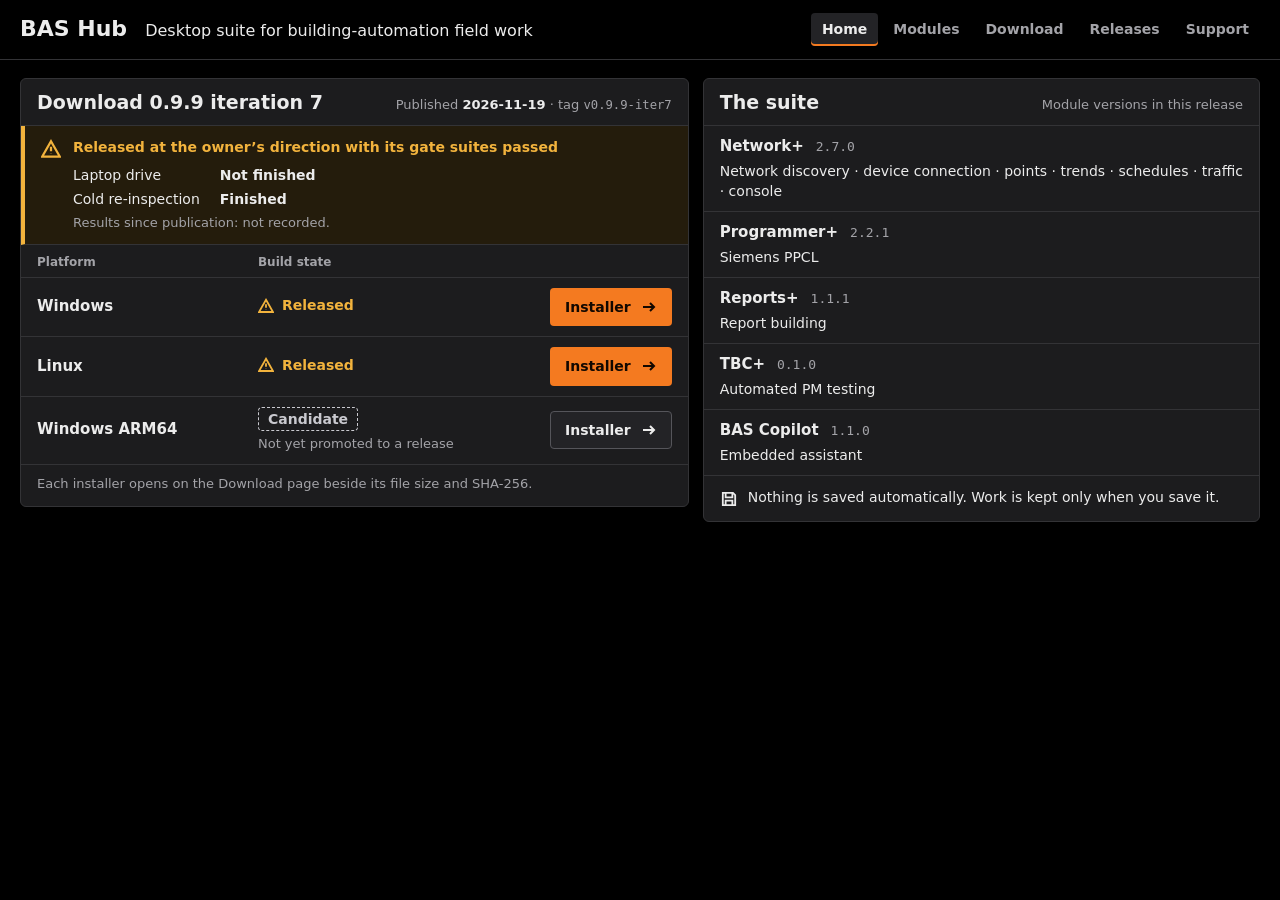
==== commit bbf8f5b0: "Website: BAS Hub 0.9.9 iteration 7 (index.html)" ====
--- a/index.html
+++ b/index.html
@@ -157,8 +157,8 @@
 <!-- download:start -->
   <section class="panel" id="download" aria-labelledby="dl-h">
     <div class="head">
-      <h2 id="dl-h">Download 0.9.9 iteration 6</h2>
-      <span class="meta">Published <b>2026-11-19</b> · tag <code>v0.9.9-iter6</code></span>
+      <h2 id="dl-h">Download 0.9.9 iteration 7</h2>
+      <span class="meta">Published <b>2026-11-19</b> · tag <code>v0.9.9-iter7</code></span>
     </div>
     <div class="status warn" role="note">
       <svg viewBox="0 0 16 16" fill="none" stroke="currentColor" stroke-width="1.8" aria-hidden="true"><path d="M8 1.8 15 14H1z"/><path d="M8 6.2v3.6M8 11.6v.1"/></svg>
@@ -177,17 +177,17 @@
         <tr>
           <td class="plat">Windows</td>
           <td><span class="st ovr"><svg viewBox="0 0 16 16" fill="none" stroke="currentColor" stroke-width="1.8" aria-hidden="true"><path d="M8 1.8 15 14H1z"/><path d="M8 6.2v3.6M8 11.6v.1"/></svg>Released</span></td>
-          <td class="act"><a class="btn primary" href="download/#windows" aria-label="Windows installer, 0.9.9 iteration 6, with size and SHA-256">Installer<svg viewBox="0 0 16 16" fill="none" stroke="currentColor" stroke-width="2" aria-hidden="true"><path d="M2 8h11M9 4l4 4-4 4"/></svg></a></td>
+          <td class="act"><a class="btn primary" href="download/#windows" aria-label="Windows installer, 0.9.9 iteration 7, with size and SHA-256">Installer<svg viewBox="0 0 16 16" fill="none" stroke="currentColor" stroke-width="2" aria-hidden="true"><path d="M2 8h11M9 4l4 4-4 4"/></svg></a></td>
         </tr>
         <tr>
           <td class="plat">Linux</td>
           <td><span class="st ovr"><svg viewBox="0 0 16 16" fill="none" stroke="currentColor" stroke-width="1.8" aria-hidden="true"><path d="M8 1.8 15 14H1z"/><path d="M8 6.2v3.6M8 11.6v.1"/></svg>Released</span></td>
-          <td class="act"><a class="btn primary" href="download/#linux" aria-label="Linux installer, 0.9.9 iteration 6, with size and SHA-256">Installer<svg viewBox="0 0 16 16" fill="none" stroke="currentColor" stroke-width="2" aria-hidden="true"><path d="M2 8h11M9 4l4 4-4 4"/></svg></a></td>
+          <td class="act"><a class="btn primary" href="download/#linux" aria-label="Linux installer, 0.9.9 iteration 7, with size and SHA-256">Installer<svg viewBox="0 0 16 16" fill="none" stroke="currentColor" stroke-width="2" aria-hidden="true"><path d="M2 8h11M9 4l4 4-4 4"/></svg></a></td>
         </tr>
         <tr>
           <td class="plat">Windows ARM64</td>
           <td><span class="st cand">Candidate</span><span class="def">Not yet promoted to a release</span></td>
-          <td class="act"><a class="btn secondary" href="download/#windows-arm64" aria-label="Windows ARM64 candidate installer, 0.9.9 iteration 6, with size and SHA-256">Installer<svg viewBox="0 0 16 16" fill="none" stroke="currentColor" stroke-width="2" aria-hidden="true"><path d="M2 8h11M9 4l4 4-4 4"/></svg></a></td>
+          <td class="act"><a class="btn secondary" href="download/#windows-arm64" aria-label="Windows ARM64 candidate installer, 0.9.9 iteration 7, with size and SHA-256">Installer<svg viewBox="0 0 16 16" fill="none" stroke="currentColor" stroke-width="2" aria-hidden="true"><path d="M2 8h11M9 4l4 4-4 4"/></svg></a></td>
         </tr>
       </tbody>
     </table>
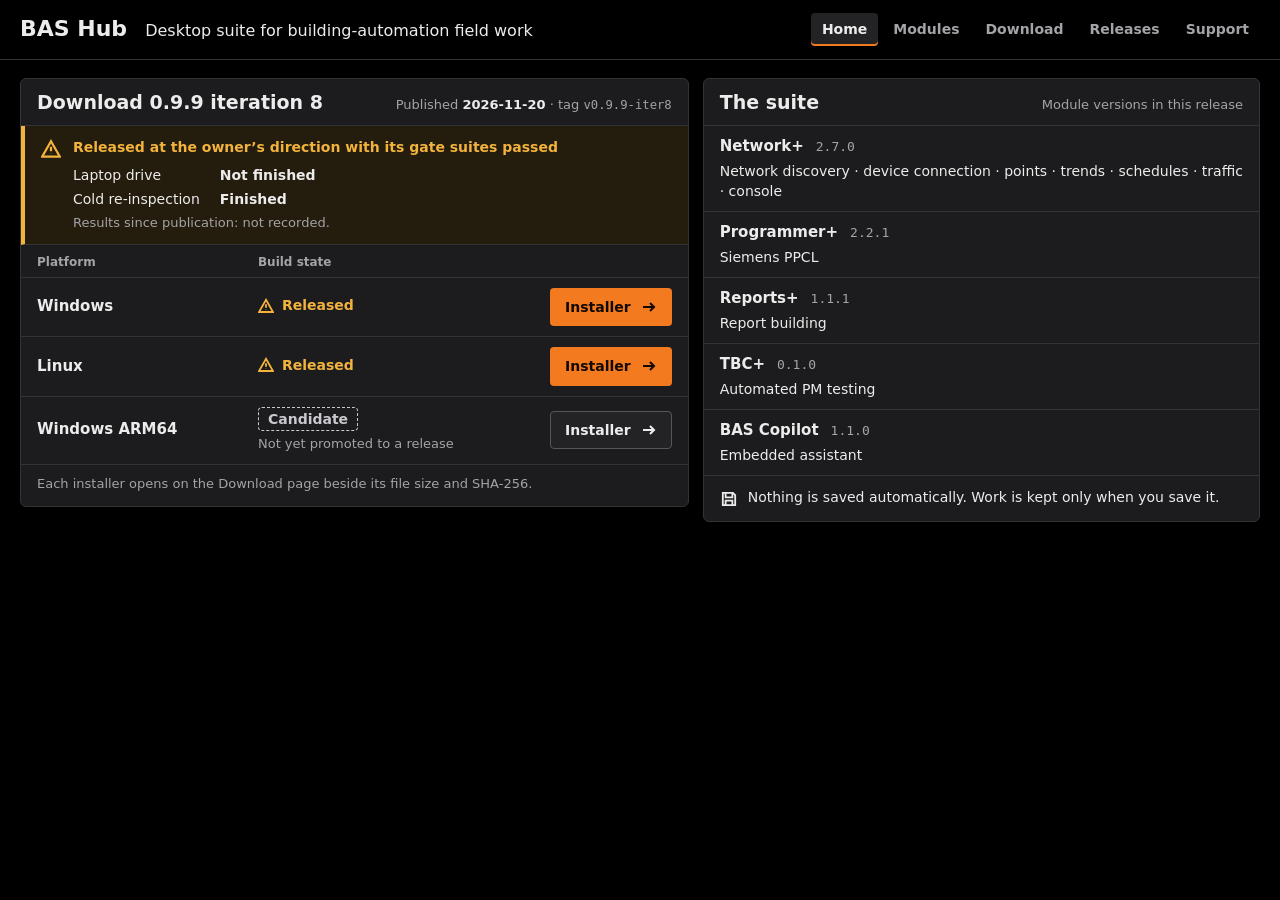
==== commit 88a6cf31: "Roll site to BAS Hub 0.9.9 iteration 8 (index.html)" ====
--- a/index.html
+++ b/index.html
@@ -157,8 +157,8 @@
 <!-- download:start -->
   <section class="panel" id="download" aria-labelledby="dl-h">
     <div class="head">
-      <h2 id="dl-h">Download 0.9.9 iteration 7</h2>
-      <span class="meta">Published <b>2026-11-19</b> · tag <code>v0.9.9-iter7</code></span>
+      <h2 id="dl-h">Download 0.9.9 iteration 8</h2>
+      <span class="meta">Published <b>2026-11-20</b> · tag <code>v0.9.9-iter8</code></span>
     </div>
     <div class="status warn" role="note">
       <svg viewBox="0 0 16 16" fill="none" stroke="currentColor" stroke-width="1.8" aria-hidden="true"><path d="M8 1.8 15 14H1z"/><path d="M8 6.2v3.6M8 11.6v.1"/></svg>
@@ -177,17 +177,17 @@
         <tr>
           <td class="plat">Windows</td>
           <td><span class="st ovr"><svg viewBox="0 0 16 16" fill="none" stroke="currentColor" stroke-width="1.8" aria-hidden="true"><path d="M8 1.8 15 14H1z"/><path d="M8 6.2v3.6M8 11.6v.1"/></svg>Released</span></td>
-          <td class="act"><a class="btn primary" href="download/#windows" aria-label="Windows installer, 0.9.9 iteration 7, with size and SHA-256">Installer<svg viewBox="0 0 16 16" fill="none" stroke="currentColor" stroke-width="2" aria-hidden="true"><path d="M2 8h11M9 4l4 4-4 4"/></svg></a></td>
+          <td class="act"><a class="btn primary" href="download/#windows" aria-label="Windows installer, 0.9.9 iteration 8, with size and SHA-256">Installer<svg viewBox="0 0 16 16" fill="none" stroke="currentColor" stroke-width="2" aria-hidden="true"><path d="M2 8h11M9 4l4 4-4 4"/></svg></a></td>
         </tr>
         <tr>
           <td class="plat">Linux</td>
           <td><span class="st ovr"><svg viewBox="0 0 16 16" fill="none" stroke="currentColor" stroke-width="1.8" aria-hidden="true"><path d="M8 1.8 15 14H1z"/><path d="M8 6.2v3.6M8 11.6v.1"/></svg>Released</span></td>
-          <td class="act"><a class="btn primary" href="download/#linux" aria-label="Linux installer, 0.9.9 iteration 7, with size and SHA-256">Installer<svg viewBox="0 0 16 16" fill="none" stroke="currentColor" stroke-width="2" aria-hidden="true"><path d="M2 8h11M9 4l4 4-4 4"/></svg></a></td>
+          <td class="act"><a class="btn primary" href="download/#linux" aria-label="Linux installer, 0.9.9 iteration 8, with size and SHA-256">Installer<svg viewBox="0 0 16 16" fill="none" stroke="currentColor" stroke-width="2" aria-hidden="true"><path d="M2 8h11M9 4l4 4-4 4"/></svg></a></td>
         </tr>
         <tr>
           <td class="plat">Windows ARM64</td>
           <td><span class="st cand">Candidate</span><span class="def">Not yet promoted to a release</span></td>
-          <td class="act"><a class="btn secondary" href="download/#windows-arm64" aria-label="Windows ARM64 candidate installer, 0.9.9 iteration 7, with size and SHA-256">Installer<svg viewBox="0 0 16 16" fill="none" stroke="currentColor" stroke-width="2" aria-hidden="true"><path d="M2 8h11M9 4l4 4-4 4"/></svg></a></td>
+          <td class="act"><a class="btn secondary" href="download/#windows-arm64" aria-label="Windows ARM64 candidate installer, 0.9.9 iteration 8, with size and SHA-256">Installer<svg viewBox="0 0 16 16" fill="none" stroke="currentColor" stroke-width="2" aria-hidden="true"><path d="M2 8h11M9 4l4 4-4 4"/></svg></a></td>
         </tr>
       </tbody>
     </table>
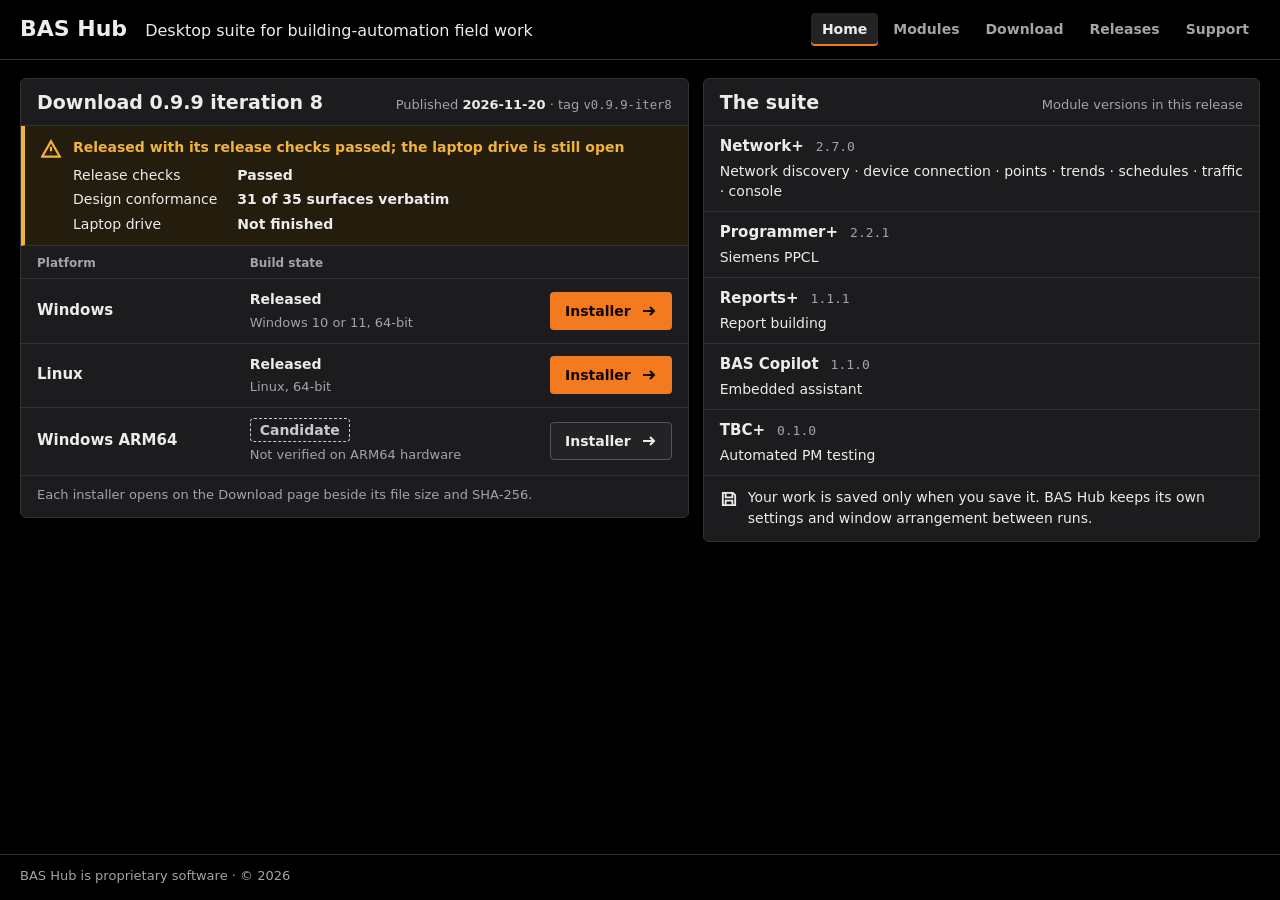
==== commit 9c23a104: "BAS Hub website — 0.9.9 iteration 8 (Section 5 rebuild)" ====
--- a/index.html
+++ b/index.html
@@ -4,6 +4,7 @@
 <meta charset="utf-8">
 <meta name="viewport" content="width=device-width, initial-scale=1">
 <title>BAS Hub — desktop suite for building-automation field work</title>
+<link rel="icon" href="favicon.ico" sizes="any">
 <style>
   :root {
     --bg: #000; --panel: #1c1c1e; --panel-2: #232326; --line: #333336;
@@ -132,10 +133,104 @@
     td.act { text-align: left; padding-top: 8px; }
     .plat, .st { white-space: normal; }
   }
+
+  /* Extensions for the pages beyond the home page: same tokens, same components.
+     Added by the Section 5 build; the block above is the fix101 finals' CSS, verbatim. */
+  main.single { grid-template-columns: minmax(0, 1fr); }
+  /* Download files table: fixed layout with stated shares — auto layout
+     starved the file column beside the nowrap button (measured 847/144/188
+     in a 1,118px panel at 1920x1080, the table overflowing its panel). */
+  table.dl { table-layout: fixed; }
+  table.dl th:first-child, table.dl td:first-child { width: 26%; }
+  table.dl th:last-child, table.dl td:last-child { width: 19%; }
+  /* .plat is nowrap (finals' CSS, for the platform name); its .def child
+     inherited that, so the one long def (Windows ARM64) painted across
+     the row instead of wrapping — measured scrollW 825 in a 291px cell. */
+  td.plat .def { white-space: normal; }
+  main.single .panel, main.single .entry { max-width: 1120px; width: 100%; margin-inline: auto; }
+  .stack { display: grid; gap: var(--gap); }
+  footer.site { border-top: 1px solid var(--line); padding: 14px 32px 18px; color: var(--muted); font-size: 15px; max-width: 1920px; }
+  .body { padding: 16px 22px 18px; }
+  .body p + p { margin-top: 10px; }
+  .body p.lede { font-size: 17px; }
+  h3.sub { font-size: 17px; font-weight: 700; margin: 20px 0 6px; }
+  .body h3.sub:first-child { margin-top: 0; }
+  ul.list { list-style: none; padding: 0; }
+  ul.list li { padding: 10px 22px; border-bottom: 1px solid var(--line); }
+  ul.list li:last-child { border-bottom: 0; }
+  ul.list .t { font-weight: 700; }
+  ul.list .d { display: block; margin-top: 2px; color: var(--muted); font-size: 15px; }
+  .faq { list-style: none; padding: 0; }
+  .faq li { padding: 14px 22px; border-bottom: 1px solid var(--line); }
+  .faq li:last-child { border-bottom: 0; }
+  .faq .q { font-weight: 700; font-size: 17px; }
+  .faq .a { margin-top: 4px; }
+  .faq .a p + p { margin-top: 8px; }
+  .file { display: block; font-weight: 400; font-size: 14px; color: var(--muted); margin-top: 4px; }
+  .file code { color: var(--text); word-break: break-all; }
+  .hash { display: block; font-size: 13px; color: var(--muted); margin-top: 2px; word-break: break-all; }
+  .entry { background: var(--panel); border: 1px solid var(--line); border-radius: var(--radius); }
+  .entry .head h3 { font-size: 20px; line-height: 1.2; font-weight: 700; margin: 0; }
+  .entry .title { padding: 14px 22px 0; font-size: 17px; font-weight: 600; }
+  .entry .body { font-size: 15.5px; }
+  .entry ul.bl { margin: 10px 0 0; padding-left: 20px; }
+  .entry ul.bl li { margin-top: 6px; }
+  .entry .status { border-bottom: 0; border-top: 1px solid var(--line); margin-top: 14px; }
+  .entry .status p { font-size: 15px; }
+  .banner { padding: 12px 22px; background: var(--panel-2); border-bottom: 1px solid var(--line); border-left: 4px solid var(--cand); font-size: 15px; }
+  form.f { padding: 16px 22px 18px; display: grid; gap: 14px; }
+  form.f label { display: grid; gap: 6px; font-weight: 600; font-size: 15px; }
+  form.f input[type="text"], form.f textarea, form.f select {
+    background: var(--panel-2); color: var(--text); border: 1px solid #8a8a90; border-radius: 4px;
+    padding: 9px 12px; font: inherit; font-weight: 400; width: 100%; }
+  form.f textarea { min-height: 110px; resize: vertical; }
+  form.f .row { display: flex; gap: 12px; align-items: center; flex-wrap: wrap; }
+  form.f .hint { color: var(--muted); font-size: 14px; font-weight: 400; }
+  button.btn { font: inherit; cursor: pointer; }
+  .doors { display: flex; gap: 12px; flex-wrap: wrap; padding: 16px 22px 18px; }
+  td .rowbtn { text-align: right; }
+  .catgroup td { background: var(--panel-2); font-weight: 700; font-size: 15px; padding-top: 10px; padding-bottom: 10px; }
+  ul.mods.hub li { display: flex; align-items: center; justify-content: space-between; gap: 16px; }
+  ul.mods.hub .open { flex: none; }
+  body { display: flex; flex-direction: column; min-height: 100vh; }
+  main { flex: 1 0 auto; width: 100%; margin-inline: auto; }
+  .body p, .faq .a p { max-width: 72ch; }
+  main.single .panel.narrow { max-width: 560px; }
+  .files { list-style: none; padding: 0; }
+  .files li { padding: 10px 22px; border-bottom: 1px solid var(--line); display: flex; justify-content: space-between; align-items: baseline; gap: 8px 24px; flex-wrap: wrap; }
+  .files li:last-child { border-bottom: 0; }
+  .files .fl { font-weight: 600; }
+  .files .fm { color: var(--muted); font-size: 14px; }
+  .files .fh { display: block; color: var(--muted); font-size: 13px; word-break: break-all; }
+  .entry .status ul { margin: 8px 0 0; padding-left: 20px; }
+  .entry .status li { margin-top: 6px; font-size: 15px; }
+  .entry .status li:first-child { margin-top: 0; }
+  .toc { list-style: none; padding: 0; }
+  .toc li { padding: 9px 22px; border-bottom: 1px solid var(--line); display: flex; justify-content: space-between; gap: 16px; flex-wrap: wrap; }
+  .toc li:last-child { border-bottom: 0; }
+  .toc a { font-weight: 600; text-decoration: none; }
+  .toc a:hover { text-decoration: underline; }
+  .toc .d { color: var(--muted); font-size: 14px; }
+  .fam { font-weight: 700; font-size: 15px; }
+  @media (max-width: 900px) {
+    .proofcell::before { content: "Proof: "; font-weight: 600; color: var(--muted); }
+  }
+  @media (max-width: 1600px) {
+    footer.site { padding: 12px 20px 14px; font-size: 13px; }
+    .body { padding: 12px 16px 14px; }
+    ul.list li, .faq li { padding: 10px 16px; }
+    .entry .title { padding: 10px 16px 0; }
+    .banner { padding: 10px 16px; }
+    form.f { padding: 12px 16px 14px; }
+    .doors { padding: 12px 16px 14px; }
+  }
+  @media (max-width: 900px) {
+    footer.site { padding: 12px 16px; }
+  }
 </style>
 </head>
 <body>
-<a class="skip" href="#download">Skip to download</a>
+<a class="skip" href="#download">Skip to main content</a>
 
 <header class="site">
   <div class="id">
@@ -144,17 +239,16 @@
   </div>
   <nav aria-label="Site">
     <ul>
-      <li><a href="./" aria-current="page">Home</a></li>
-      <li><a href="modules/">Modules</a></li>
-      <li><a href="download/">Download</a></li>
-      <li><a href="releases/">Releases</a></li>
-      <li><a href="support/">Support</a></li>
+      <li><a href="index.html" aria-current="page">Home</a></li>
+      <li><a href="modules.html">Modules</a></li>
+      <li><a href="download.html">Download</a></li>
+      <li><a href="releases.html">Releases</a></li>
+      <li><a href="support.html">Support</a></li>
     </ul>
   </nav>
 </header>
 
 <main>
-<!-- download:start -->
   <section class="panel" id="download" aria-labelledby="dl-h">
     <div class="head">
       <h2 id="dl-h">Download 0.9.9 iteration 8</h2>
@@ -163,12 +257,12 @@
     <div class="status warn" role="note">
       <svg viewBox="0 0 16 16" fill="none" stroke="currentColor" stroke-width="1.8" aria-hidden="true"><path d="M8 1.8 15 14H1z"/><path d="M8 6.2v3.6M8 11.6v.1"/></svg>
       <div>
-        <p class="lead">Released at the owner’s direction with its gate suites passed</p>
+        <p class="lead">Released with its release checks passed; the laptop drive is still open</p>
         <ul class="checks" aria-label="Release checks">
+          <li><span>Release checks</span><span class="r">Passed</span></li>
+          <li><span>Design conformance</span><span class="r">31 of 35 surfaces verbatim</span></li>
           <li><span>Laptop drive</span><span class="r">Not finished</span></li>
-          <li><span>Cold re-inspection</span><span class="r">Finished</span></li>
         </ul>
-        <p class="sub">Results since publication: not recorded.</p>
       </div>
     </div>
     <table>
@@ -176,24 +270,23 @@
       <tbody>
         <tr>
           <td class="plat">Windows</td>
-          <td><span class="st ovr"><svg viewBox="0 0 16 16" fill="none" stroke="currentColor" stroke-width="1.8" aria-hidden="true"><path d="M8 1.8 15 14H1z"/><path d="M8 6.2v3.6M8 11.6v.1"/></svg>Released</span></td>
-          <td class="act"><a class="btn primary" href="download/#windows" aria-label="Windows installer, 0.9.9 iteration 8, with size and SHA-256">Installer<svg viewBox="0 0 16 16" fill="none" stroke="currentColor" stroke-width="2" aria-hidden="true"><path d="M2 8h11M9 4l4 4-4 4"/></svg></a></td>
+          <td><span class="st">Released</span><span class="def">Windows 10 or 11, 64-bit</span></td>
+          <td class="act"><a class="btn primary" href="download.html#windows" aria-label="Windows installer, 0.9.9 iteration 8, with size and SHA-256">Installer<svg viewBox="0 0 16 16" fill="none" stroke="currentColor" stroke-width="2" aria-hidden="true"><path d="M2 8h11M9 4l4 4-4 4"/></svg></a></td>
         </tr>
         <tr>
           <td class="plat">Linux</td>
-          <td><span class="st ovr"><svg viewBox="0 0 16 16" fill="none" stroke="currentColor" stroke-width="1.8" aria-hidden="true"><path d="M8 1.8 15 14H1z"/><path d="M8 6.2v3.6M8 11.6v.1"/></svg>Released</span></td>
-          <td class="act"><a class="btn primary" href="download/#linux" aria-label="Linux installer, 0.9.9 iteration 8, with size and SHA-256">Installer<svg viewBox="0 0 16 16" fill="none" stroke="currentColor" stroke-width="2" aria-hidden="true"><path d="M2 8h11M9 4l4 4-4 4"/></svg></a></td>
+          <td><span class="st">Released</span><span class="def">Linux, 64-bit</span></td>
+          <td class="act"><a class="btn primary" href="download.html#linux" aria-label="Linux installer, 0.9.9 iteration 8, with size and SHA-256">Installer<svg viewBox="0 0 16 16" fill="none" stroke="currentColor" stroke-width="2" aria-hidden="true"><path d="M2 8h11M9 4l4 4-4 4"/></svg></a></td>
         </tr>
         <tr>
           <td class="plat">Windows ARM64</td>
-          <td><span class="st cand">Candidate</span><span class="def">Not yet promoted to a release</span></td>
-          <td class="act"><a class="btn secondary" href="download/#windows-arm64" aria-label="Windows ARM64 candidate installer, 0.9.9 iteration 8, with size and SHA-256">Installer<svg viewBox="0 0 16 16" fill="none" stroke="currentColor" stroke-width="2" aria-hidden="true"><path d="M2 8h11M9 4l4 4-4 4"/></svg></a></td>
+          <td><span class="st cand">Candidate</span><span class="def">Not verified on ARM64 hardware</span></td>
+          <td class="act"><a class="btn secondary" href="download.html#windows-arm64" aria-label="Windows ARM64 installer, 0.9.9 iteration 8, with size and SHA-256">Installer<svg viewBox="0 0 16 16" fill="none" stroke="currentColor" stroke-width="2" aria-hidden="true"><path d="M2 8h11M9 4l4 4-4 4"/></svg></a></td>
         </tr>
       </tbody>
     </table>
     <p class="foot">Each installer opens on the Download page beside its file size and SHA-256.</p>
   </section>
-<!-- download:end -->
 
   <section class="panel" aria-labelledby="suite-h">
     <div class="head">
@@ -204,10 +297,13 @@
       <li><div class="mh"><span class="mod">Network+</span><span class="ver">2.7.0</span></div><p class="scope">Network discovery · device connection · points · trends · schedules · traffic · console</p></li>
       <li><div class="mh"><span class="mod">Programmer+</span><span class="ver">2.2.1</span></div><p class="scope">Siemens PPCL</p></li>
       <li><div class="mh"><span class="mod">Reports+</span><span class="ver">1.1.1</span></div><p class="scope">Report building</p></li>
-      <li><div class="mh"><span class="mod">TBC+</span><span class="ver">0.1.0</span></div><p class="scope">Automated PM testing</p></li>       <li><div class="mh"><span class="mod">BAS Copilot</span><span class="ver">1.1.0</span></div><p class="scope">Embedded assistant</p></li>
+      <li><div class="mh"><span class="mod">BAS Copilot</span><span class="ver">1.1.0</span></div><p class="scope">Embedded assistant</p></li>
+      <li><div class="mh"><span class="mod">TBC+</span><span class="ver">0.1.0</span></div><p class="scope">Automated PM testing</p></li>
     </ul>
-    <p class="policy"><svg viewBox="0 0 16 16" fill="none" stroke="currentColor" stroke-width="1.6" aria-hidden="true"><path d="M2.5 2.5h9l2 2v9h-11z"/><path d="M5 2.5v4h6v-4M5 13.5v-4h6v4"/></svg><span>Nothing is saved automatically. Work is kept only when you save it.</span></p>
+    <p class="policy"><svg viewBox="0 0 16 16" fill="none" stroke="currentColor" stroke-width="1.6" aria-hidden="true"><path d="M2.5 2.5h9l2 2v9h-11z"/><path d="M5 2.5v4h6v-4M5 13.5v-4h6v4"/></svg><span>Your work is saved only when you save it. BAS Hub keeps its own settings and window arrangement between runs.</span></p>
   </section>
 </main>
+
+<footer class="site">BAS Hub is proprietary software · © 2026</footer>
 </body>
 </html>
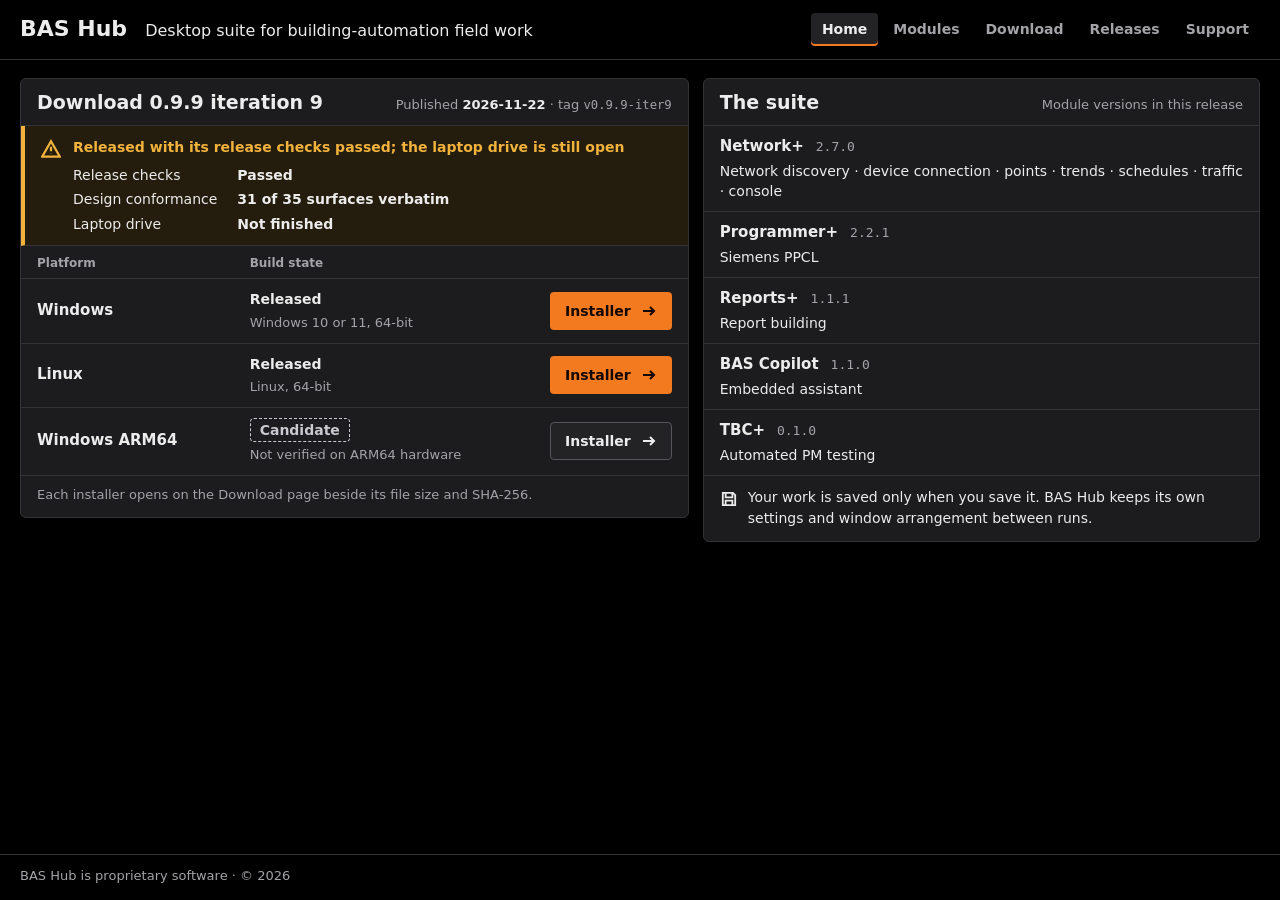
==== commit 378ca5c0: "BAS Hub website — 0.9.9 iteration 9 (Section 5 rebuild)" ====
--- a/index.html
+++ b/index.html
@@ -251,8 +251,8 @@
 <main>
   <section class="panel" id="download" aria-labelledby="dl-h">
     <div class="head">
-      <h2 id="dl-h">Download 0.9.9 iteration 8</h2>
-      <span class="meta">Published <b>2026-11-20</b> · tag <code>v0.9.9-iter8</code></span>
+      <h2 id="dl-h">Download 0.9.9 iteration 9</h2>
+      <span class="meta">Published <b>2026-11-22</b> · tag <code>v0.9.9-iter9</code></span>
     </div>
     <div class="status warn" role="note">
       <svg viewBox="0 0 16 16" fill="none" stroke="currentColor" stroke-width="1.8" aria-hidden="true"><path d="M8 1.8 15 14H1z"/><path d="M8 6.2v3.6M8 11.6v.1"/></svg>
@@ -271,17 +271,17 @@
         <tr>
           <td class="plat">Windows</td>
           <td><span class="st">Released</span><span class="def">Windows 10 or 11, 64-bit</span></td>
-          <td class="act"><a class="btn primary" href="download.html#windows" aria-label="Windows installer, 0.9.9 iteration 8, with size and SHA-256">Installer<svg viewBox="0 0 16 16" fill="none" stroke="currentColor" stroke-width="2" aria-hidden="true"><path d="M2 8h11M9 4l4 4-4 4"/></svg></a></td>
+          <td class="act"><a class="btn primary" href="download.html#windows" aria-label="Windows installer, 0.9.9 iteration 9, with size and SHA-256">Installer<svg viewBox="0 0 16 16" fill="none" stroke="currentColor" stroke-width="2" aria-hidden="true"><path d="M2 8h11M9 4l4 4-4 4"/></svg></a></td>
         </tr>
         <tr>
           <td class="plat">Linux</td>
           <td><span class="st">Released</span><span class="def">Linux, 64-bit</span></td>
-          <td class="act"><a class="btn primary" href="download.html#linux" aria-label="Linux installer, 0.9.9 iteration 8, with size and SHA-256">Installer<svg viewBox="0 0 16 16" fill="none" stroke="currentColor" stroke-width="2" aria-hidden="true"><path d="M2 8h11M9 4l4 4-4 4"/></svg></a></td>
+          <td class="act"><a class="btn primary" href="download.html#linux" aria-label="Linux installer, 0.9.9 iteration 9, with size and SHA-256">Installer<svg viewBox="0 0 16 16" fill="none" stroke="currentColor" stroke-width="2" aria-hidden="true"><path d="M2 8h11M9 4l4 4-4 4"/></svg></a></td>
         </tr>
         <tr>
           <td class="plat">Windows ARM64</td>
           <td><span class="st cand">Candidate</span><span class="def">Not verified on ARM64 hardware</span></td>
-          <td class="act"><a class="btn secondary" href="download.html#windows-arm64" aria-label="Windows ARM64 installer, 0.9.9 iteration 8, with size and SHA-256">Installer<svg viewBox="0 0 16 16" fill="none" stroke="currentColor" stroke-width="2" aria-hidden="true"><path d="M2 8h11M9 4l4 4-4 4"/></svg></a></td>
+          <td class="act"><a class="btn secondary" href="download.html#windows-arm64" aria-label="Windows ARM64 installer, 0.9.9 iteration 9, with size and SHA-256">Installer<svg viewBox="0 0 16 16" fill="none" stroke="currentColor" stroke-width="2" aria-hidden="true"><path d="M2 8h11M9 4l4 4-4 4"/></svg></a></td>
         </tr>
       </tbody>
     </table>
